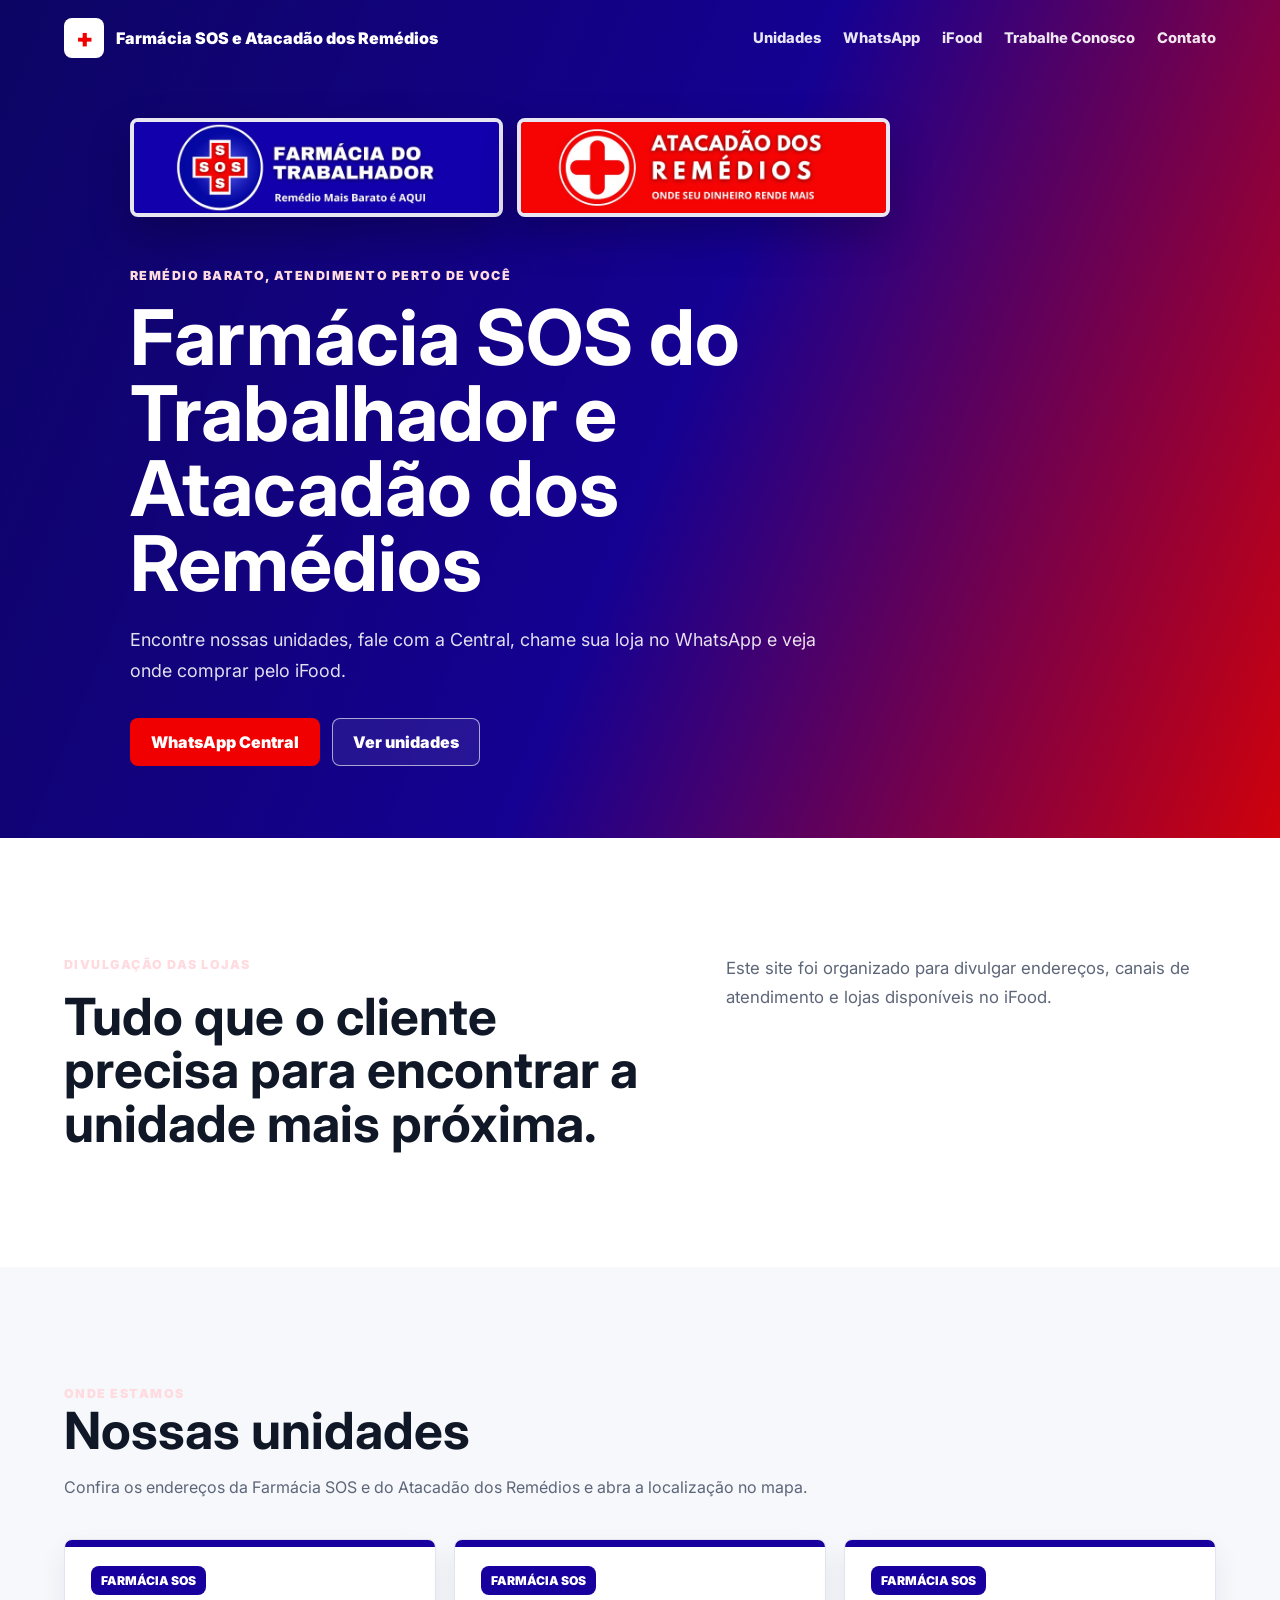
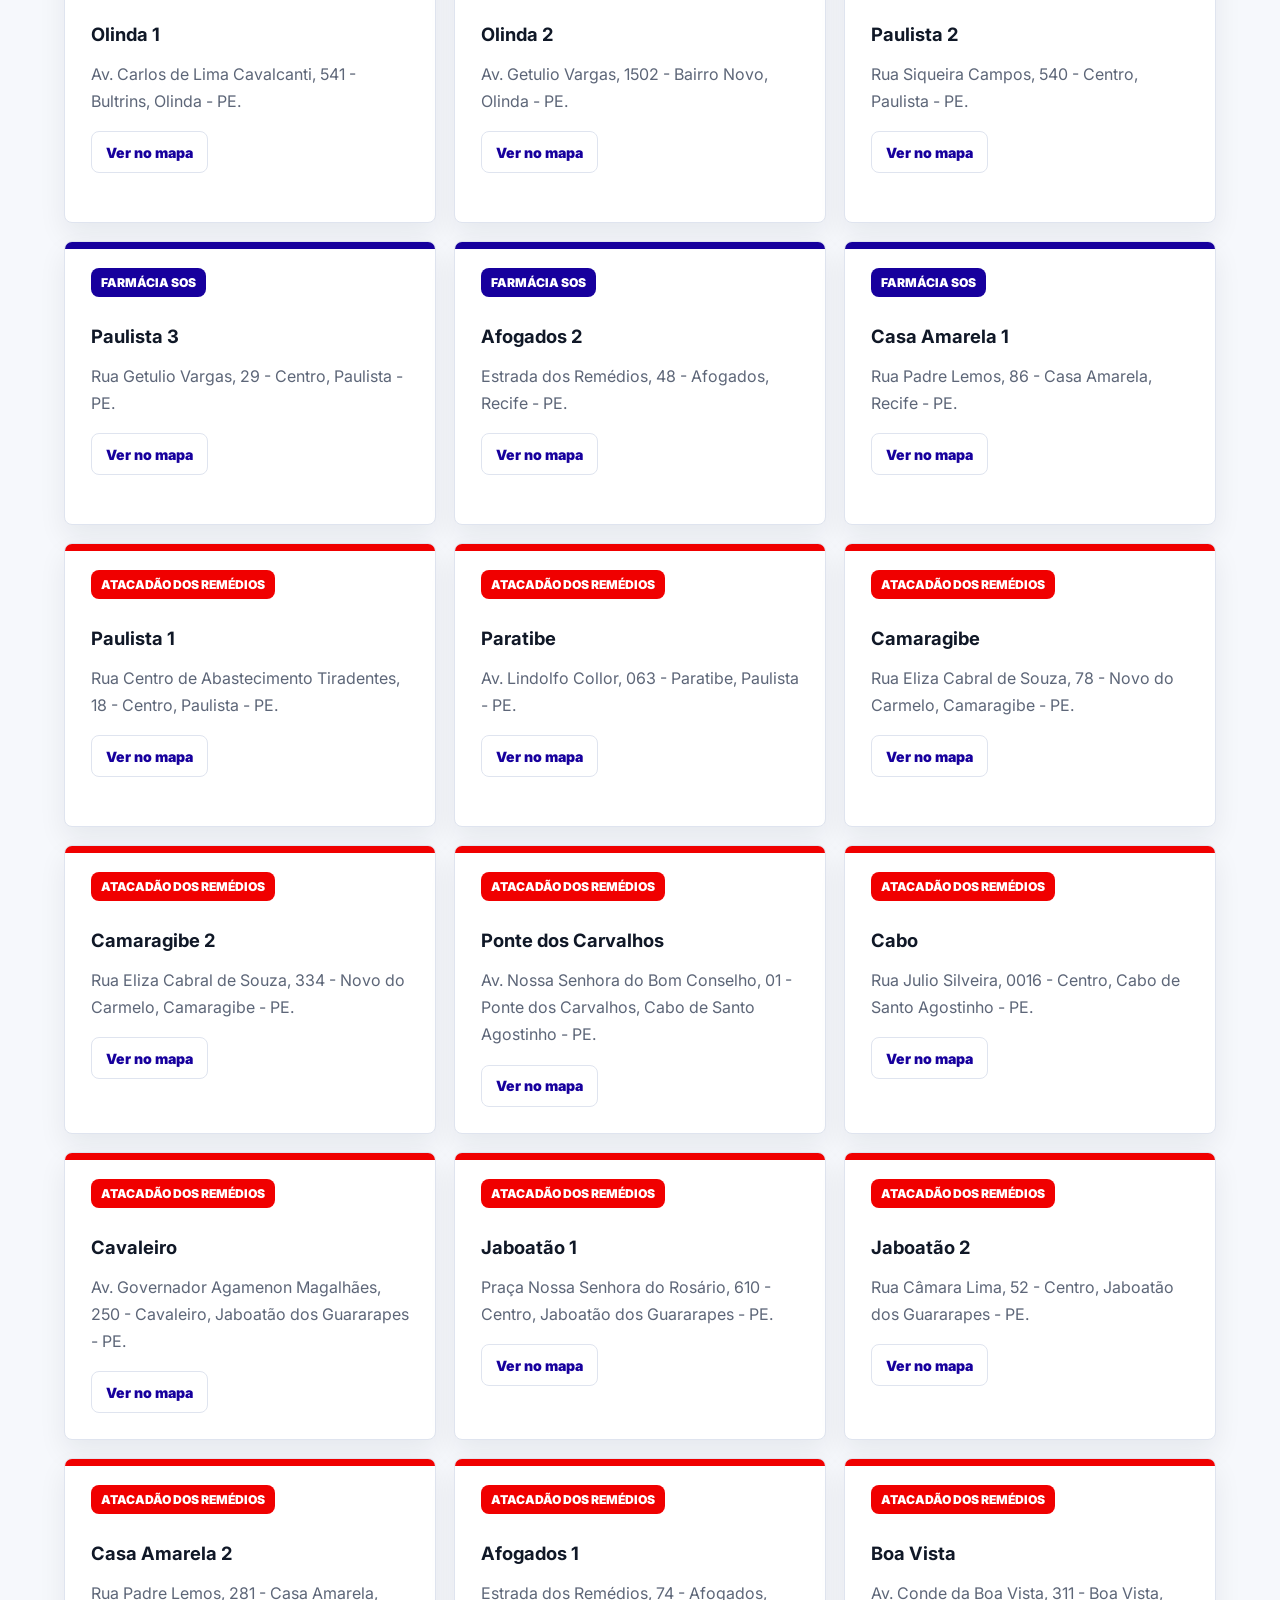
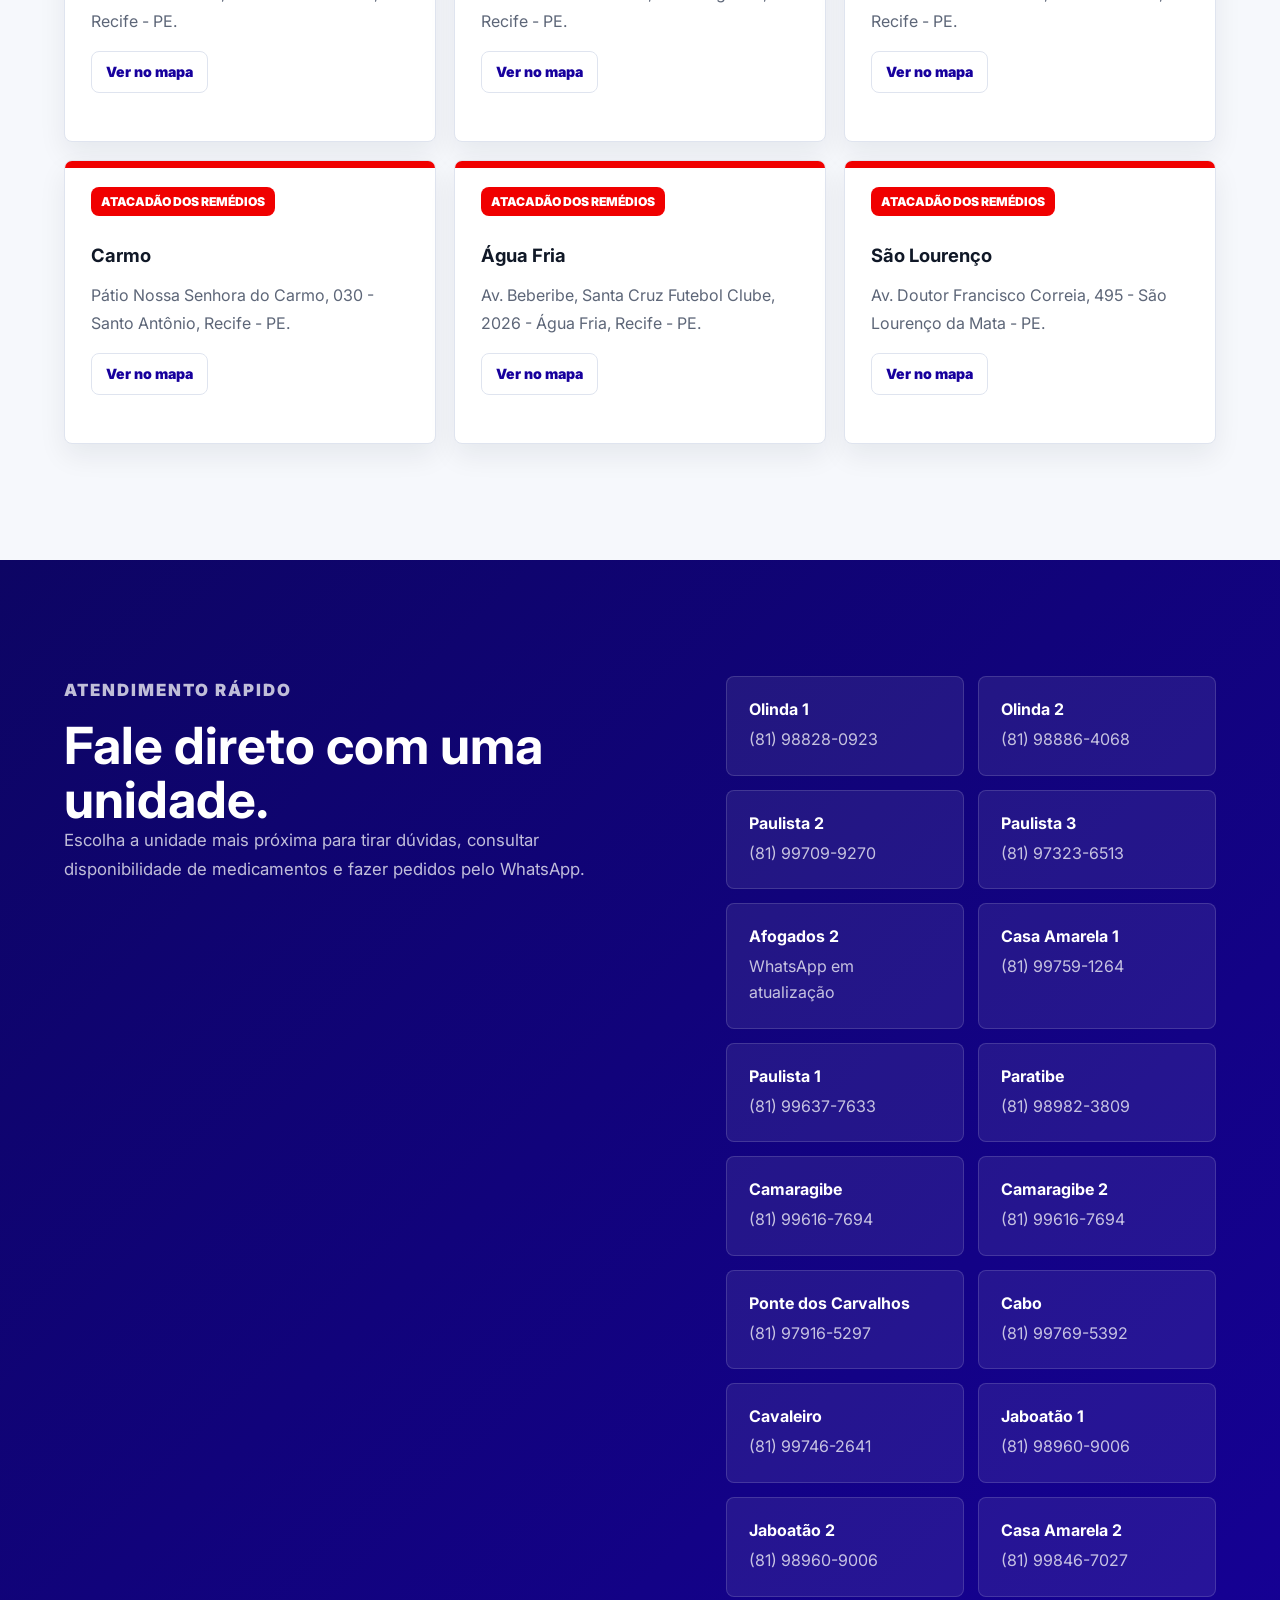
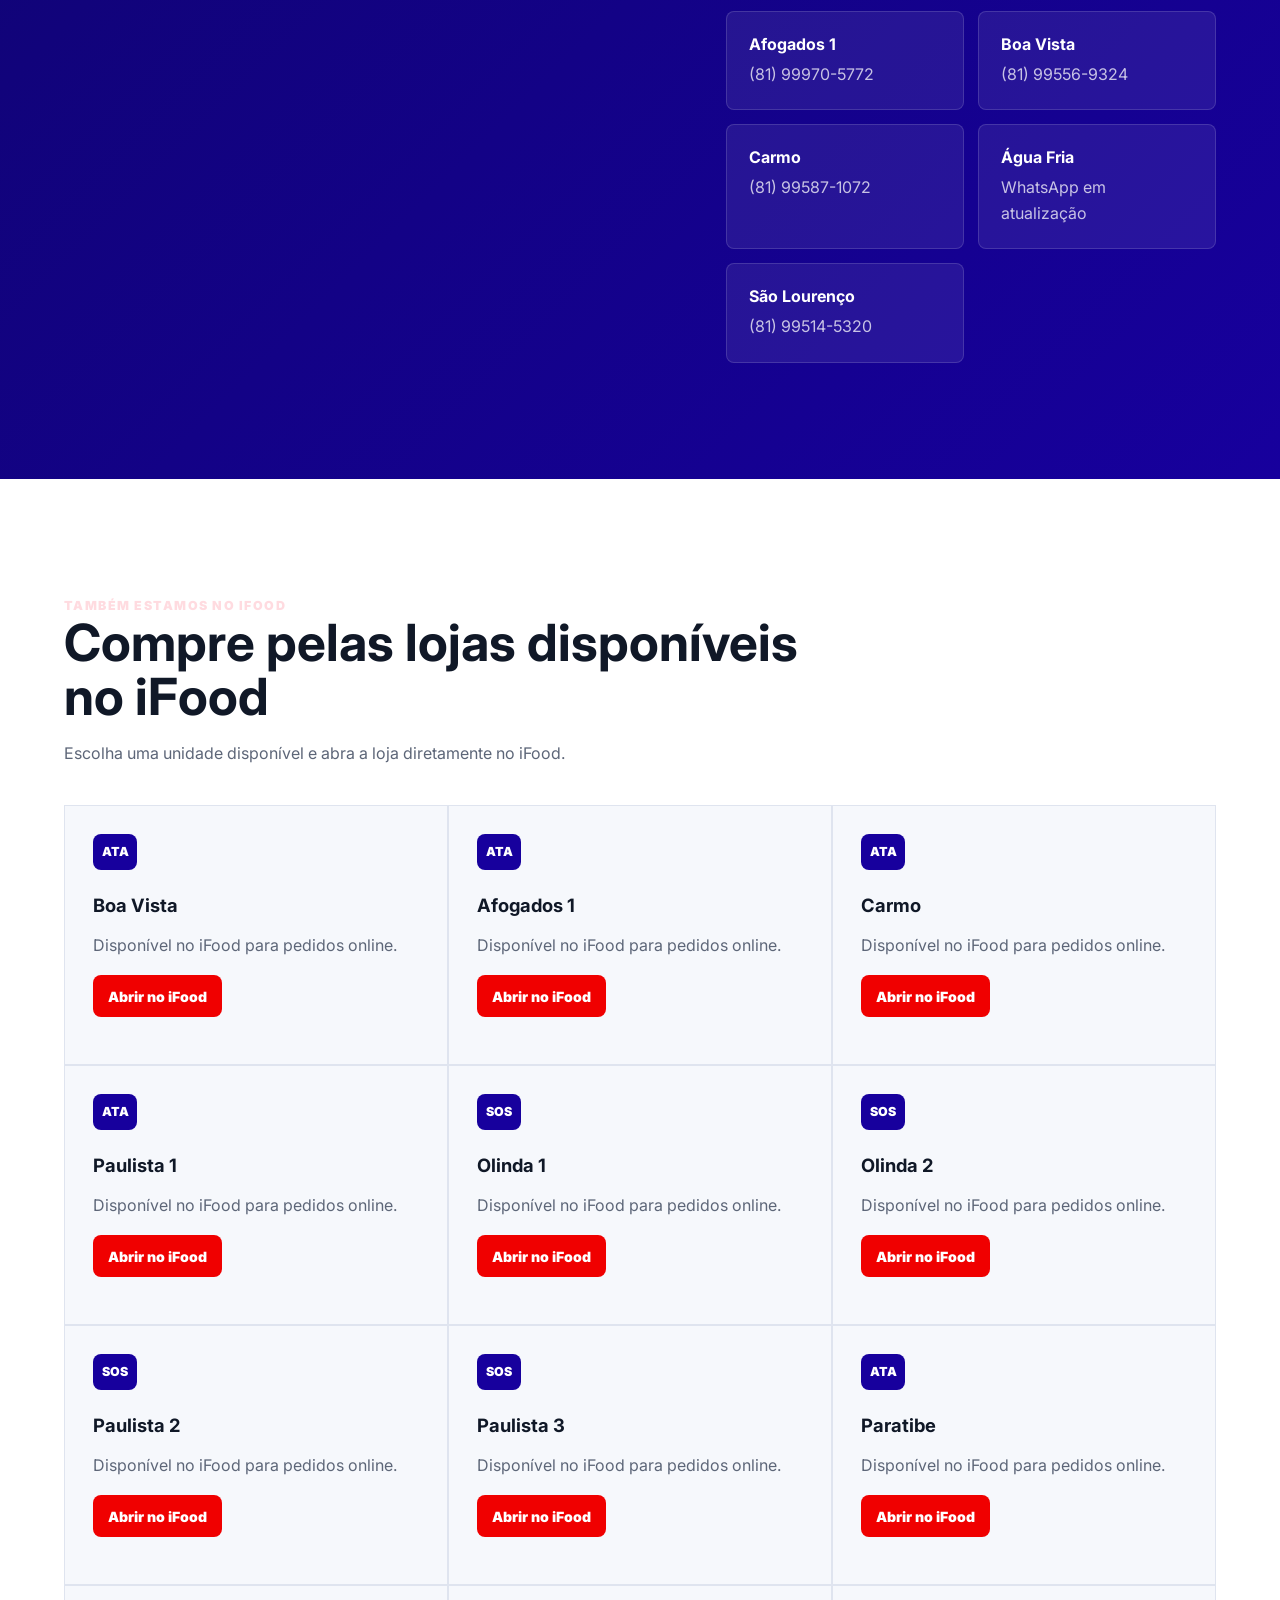
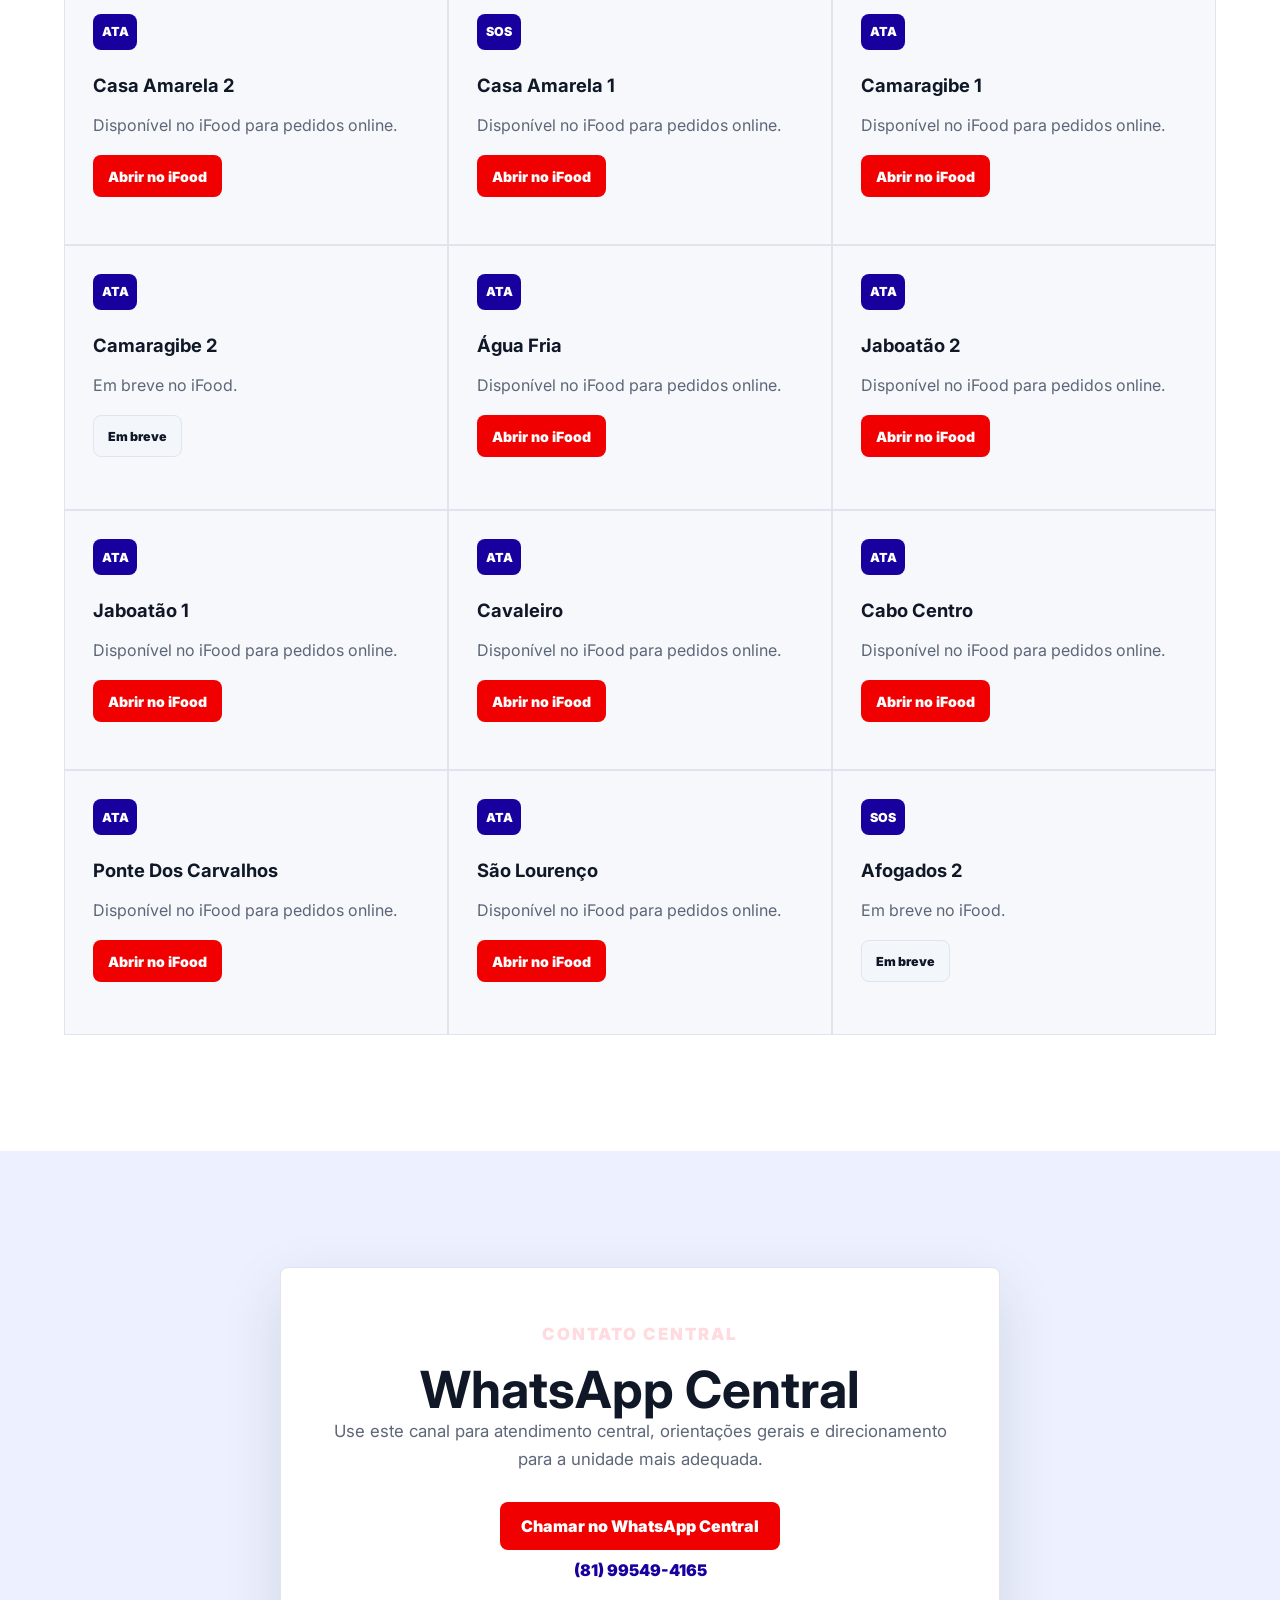
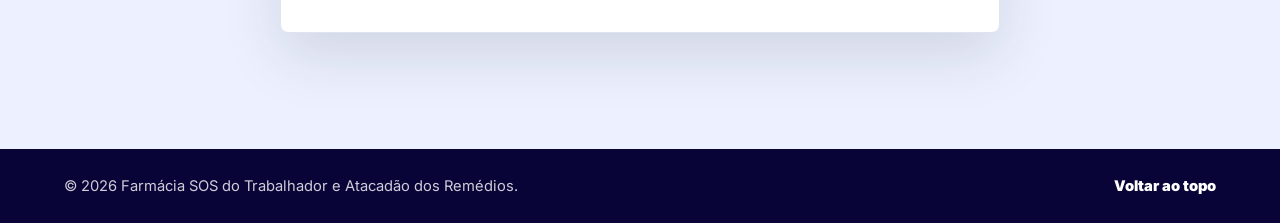
==== index.html @ f5f1aa24 "Add files via upload" ====
<!doctype html>
<html lang="pt-BR">
  <head>
    <meta charset="utf-8">
    <meta name="viewport" content="width=device-width, initial-scale=1">
    <title>Farmácia SOS do Trabalhador e Atacadão dos Remédios</title>
    <meta
      name="description"
      content="Unidades, WhatsApp, iFood e informações de atendimento da Farmácia SOS do Trabalhador e Atacadão dos Remédios."
    >
    <link rel="preconnect" href="https://fonts.googleapis.com">
    <link rel="preconnect" href="https://fonts.gstatic.com" crossorigin>
    <link
      href="https://fonts.googleapis.com/css2?family=Inter:wght@400;500;600;700;800;900&display=swap"
      rel="stylesheet"
    >
    <link rel="stylesheet" href="styles.css">
  </head>
  <body>
    <header class="site-header" data-header>
      <a class="brand" href="#inicio" aria-label="Ir para o início">
        <span class="brand-cross">+</span>
        <span>Farmácia SOS e Atacadão dos Remédios</span>
      </a>

      <button class="menu-toggle" type="button" aria-label="Abrir menu" aria-expanded="false" data-menu-toggle>
        <span></span>
        <span></span>
        <span></span>
      </button>

      <nav class="nav" data-nav aria-label="Navegação principal">
        <a href="#unidades">Unidades</a>
        <a href="#whatsapp">WhatsApp</a>
        <a href="#ifood">iFood</a>
        <a href="https://forms.gle/5u4SYLcaU9EWQe9u9" target="_blank" rel="noopener">Trabalhe Conosco</a>
        <a href="#contato">Contato</a>
      </nav>
    </header>

    <main>
      <section class="hero" id="inicio">
        <div class="hero-bg"></div>
        <div class="hero-content">
          <div class="brand-banners" aria-label="Marcas">
            <img src="assets/sos-banner.jpg" alt="Farmácia do Trabalhador SOS">
            <img src="assets/atacadao-banner.jpg" alt="Atacadão dos Remédios">
          </div>
          <p class="eyebrow">Remédio barato, atendimento perto de você</p>
          <h1>Farmácia SOS do Trabalhador e Atacadão dos Remédios</h1>
          <p class="hero-copy">
            Encontre nossas unidades, fale com a Central, chame sua loja no WhatsApp e veja onde comprar pelo iFood.
          </p>
          <div class="hero-actions">
            <a class="button primary" href="#contato">WhatsApp Central</a>
            <a class="button secondary" href="#unidades">Ver unidades</a>
          </div>
        </div>
      </section>

      <section class="section intro" aria-labelledby="intro-title">
        <div class="section-inner intro-grid">
          <div>
            <p class="eyebrow">Divulgação das lojas</p>
            <h2 id="intro-title">Tudo que o cliente precisa para encontrar a unidade mais próxima.</h2>
          </div>
          <p>
            Este site foi organizado para divulgar endereços, canais de atendimento e lojas disponíveis no iFood.
          </p>
        </div>
      </section>

      <section class="section" id="unidades" aria-labelledby="units-title">
        <div class="section-inner">
          <div class="section-heading">
            <p class="eyebrow">Onde estamos</p>
            <h2 id="units-title">Nossas unidades</h2>
            <p>Confira os endereços da Farmácia SOS e do Atacadão dos Remédios e abra a localização no mapa.</p>
          </div>

          <div class="cards unit-grid">
            <article class="card unit-card sos">
              <span class="tag">Farmácia SOS</span>
              <h3>Olinda 1</h3>
              <p>Av. Carlos de Lima Cavalcanti, 541 - Bultrins, Olinda - PE.</p>
              <div class="card-actions">
                <button class="mini-link ghost map-trigger" type="button" data-map-query="AV CARLOS DE LIMA CAVALCANTI 541 BULTRINS OLINDA PE" data-map-title="Olinda 1">Ver no mapa</button>
              </div>
            </article>
            <article class="card unit-card sos">
              <span class="tag">Farmácia SOS</span>
              <h3>Olinda 2</h3>
              <p>Av. Getulio Vargas, 1502 - Bairro Novo, Olinda - PE.</p>
              <div class="card-actions">
                <button class="mini-link ghost map-trigger" type="button" data-map-query="AV GETULIO VARGAS 1502 BAIRRO NOVO OLINDA PE" data-map-title="Olinda 2">Ver no mapa</button>
              </div>
            </article>
            <article class="card unit-card sos">
              <span class="tag">Farmácia SOS</span>
              <h3>Paulista 2</h3>
              <p>Rua Siqueira Campos, 540 - Centro, Paulista - PE.</p>
              <div class="card-actions">
                <button class="mini-link ghost map-trigger" type="button" data-map-query="RUA SIQUEIRA CAMPOS 540 PAULISTA CENTRO PE" data-map-title="Paulista 2">Ver no mapa</button>
              </div>
            </article>
            <article class="card unit-card sos">
              <span class="tag">Farmácia SOS</span>
              <h3>Paulista 3</h3>
              <p>Rua Getulio Vargas, 29 - Centro, Paulista - PE.</p>
              <div class="card-actions">
                <button class="mini-link ghost map-trigger" type="button" data-map-query="RUA GETULIO VARGAS 29 PAULISTA CENTRO PE" data-map-title="Paulista 3">Ver no mapa</button>
              </div>
            </article>
            <article class="card unit-card sos">
              <span class="tag">Farmácia SOS</span>
              <h3>Afogados 2</h3>
              <p>Estrada dos Remédios, 48 - Afogados, Recife - PE.</p>
              <div class="card-actions">
                <button class="mini-link ghost map-trigger" type="button" data-map-query="ESTRADA DOS REMEDIOS 48 AFOGADOS RECIFE PE" data-map-title="Afogados 2">Ver no mapa</button>
              </div>
            </article>
            <article class="card unit-card sos">
              <span class="tag">Farmácia SOS</span>
              <h3>Casa Amarela 1</h3>
              <p>Rua Padre Lemos, 86 - Casa Amarela, Recife - PE.</p>
              <div class="card-actions">
                <button class="mini-link ghost map-trigger" type="button" data-map-query="RUA PADRE LEMOS 86 CASA AMARELA RECIFE PE" data-map-title="Casa Amarela 1">Ver no mapa</button>
              </div>
            </article>
            <article class="card unit-card atacadao">
              <span class="tag">Atacadão dos Remédios</span>
              <h3>Paulista 1</h3>
              <p>Rua Centro de Abastecimento Tiradentes, 18 - Centro, Paulista - PE.</p>
              <div class="card-actions">
                <button class="mini-link ghost map-trigger" type="button" data-map-query="RUA CENTRO DE ABASTECIMENTO TIRADENTES 18 CENTRO PAULISTA PE" data-map-title="Paulista 1">Ver no mapa</button>
              </div>
            </article>
            <article class="card unit-card atacadao">
              <span class="tag">Atacadão dos Remédios</span>
              <h3>Paratibe</h3>
              <p>Av. Lindolfo Collor, 063 - Paratibe, Paulista - PE.</p>
              <div class="card-actions">
                <button class="mini-link ghost map-trigger" type="button" data-map-query="AV LINDOLFO COLLOR 063 PARATIBE PAULISTA PE" data-map-title="Paratibe">Ver no mapa</button>
              </div>
            </article>
            <article class="card unit-card atacadao">
              <span class="tag">Atacadão dos Remédios</span>
              <h3>Camaragibe</h3>
              <p>Rua Eliza Cabral de Souza, 78 - Novo do Carmelo, Camaragibe - PE.</p>
              <div class="card-actions">
                <button class="mini-link ghost map-trigger" type="button" data-map-query="RUA ELIZA CABRAL DE SOUZA 78 NOVO DO CARMELO CAMARAGIBE PE" data-map-title="Camaragibe">Ver no mapa</button>
              </div>
            </article>
            <article class="card unit-card atacadao">
              <span class="tag">Atacadão dos Remédios</span>
              <h3>Camaragibe 2</h3>
              <p>Rua Eliza Cabral de Souza, 334 - Novo do Carmelo, Camaragibe - PE.</p>
              <div class="card-actions">
                <button class="mini-link ghost map-trigger" type="button" data-map-query="RUA ELIZA CABRAL DE SOUZA 334 NOVO DO CARMELO CAMARAGIBE PE" data-map-title="Camaragibe 2">Ver no mapa</button>
              </div>
            </article>
            <article class="card unit-card atacadao">
              <span class="tag">Atacadão dos Remédios</span>
              <h3>Ponte dos Carvalhos</h3>
              <p>Av. Nossa Senhora do Bom Conselho, 01 - Ponte dos Carvalhos, Cabo de Santo Agostinho - PE.</p>
              <div class="card-actions">
                <button class="mini-link ghost map-trigger" type="button" data-map-query="AV NOSSA SENHORA DO BOM CONSELHO 01 PONTE DOS CARVALHOS CABO DE SANTO AGOSTINHO PE" data-map-title="Ponte dos Carvalhos">Ver no mapa</button>
              </div>
            </article>
            <article class="card unit-card atacadao">
              <span class="tag">Atacadão dos Remédios</span>
              <h3>Cabo</h3>
              <p>Rua Julio Silveira, 0016 - Centro, Cabo de Santo Agostinho - PE.</p>
              <div class="card-actions">
                <button class="mini-link ghost map-trigger" type="button" data-map-query="RUA JULIO SILVEIRA 0016 CENTRO CABO DE SANTO AGOSTINHO PE" data-map-title="Cabo">Ver no mapa</button>
              </div>
            </article>
            <article class="card unit-card atacadao">
              <span class="tag">Atacadão dos Remédios</span>
              <h3>Cavaleiro</h3>
              <p>Av. Governador Agamenon Magalhães, 250 - Cavaleiro, Jaboatão dos Guararapes - PE.</p>
              <div class="card-actions">
                <button class="mini-link ghost map-trigger" type="button" data-map-query="AV GOVERNADOR AGAMENON MAGALHAES 250 CAVALEIRO JABOATAO DOS GUARARAPES PE" data-map-title="Cavaleiro">Ver no mapa</button>
              </div>
            </article>
            <article class="card unit-card atacadao">
              <span class="tag">Atacadão dos Remédios</span>
              <h3>Jaboatão 1</h3>
              <p>Praça Nossa Senhora do Rosário, 610 - Centro, Jaboatão dos Guararapes - PE.</p>
              <div class="card-actions">
                <button class="mini-link ghost map-trigger" type="button" data-map-query="PRACA NOSSA SENHORA DO ROSARIO 610 CENTRO JABOATAO DOS GUARARAPES PE" data-map-title="Jaboatão 1">Ver no mapa</button>
              </div>
            </article>
            <article class="card unit-card atacadao">
              <span class="tag">Atacadão dos Remédios</span>
              <h3>Jaboatão 2</h3>
              <p>Rua Câmara Lima, 52 - Centro, Jaboatão dos Guararapes - PE.</p>
              <div class="card-actions">
                <button class="mini-link ghost map-trigger" type="button" data-map-query="RUA CAMARA LIMA 52 CENTRO JABOATAO DOS GUARARAPES PE" data-map-title="Jaboatão 2">Ver no mapa</button>
              </div>
            </article>
            <article class="card unit-card atacadao">
              <span class="tag">Atacadão dos Remédios</span>
              <h3>Casa Amarela 2</h3>
              <p>Rua Padre Lemos, 281 - Casa Amarela, Recife - PE.</p>
              <div class="card-actions">
                <button class="mini-link ghost map-trigger" type="button" data-map-query="RUA PADRE LEMOS 281 CASA AMARELA RECIFE PE" data-map-title="Casa Amarela 2">Ver no mapa</button>
              </div>
            </article>
            <article class="card unit-card atacadao">
              <span class="tag">Atacadão dos Remédios</span>
              <h3>Afogados 1</h3>
              <p>Estrada dos Remédios, 74 - Afogados, Recife - PE.</p>
              <div class="card-actions">
                <button class="mini-link ghost map-trigger" type="button" data-map-query="ESTRADA DOS REMEDIOS 74 AFOGADOS RECIFE PE" data-map-title="Afogados 1">Ver no mapa</button>
              </div>
            </article>
            <article class="card unit-card atacadao">
              <span class="tag">Atacadão dos Remédios</span>
              <h3>Boa Vista</h3>
              <p>Av. Conde da Boa Vista, 311 - Boa Vista, Recife - PE.</p>
              <div class="card-actions">
                <button class="mini-link ghost map-trigger" type="button" data-map-query="AV CONDE DA BOA VISTA 311 BOA VISTA RECIFE PE" data-map-title="Boa Vista">Ver no mapa</button>
              </div>
            </article>
            <article class="card unit-card atacadao">
              <span class="tag">Atacadão dos Remédios</span>
              <h3>Carmo</h3>
              <p>Pátio Nossa Senhora do Carmo, 030 - Santo Antônio, Recife - PE.</p>
              <div class="card-actions">
                <button class="mini-link ghost map-trigger" type="button" data-map-query="PATIO NOSSA SENHORA DO CARMO 030 SANTO ANTONIO RECIFE PE" data-map-title="Carmo">Ver no mapa</button>
              </div>
            </article>
            <article class="card unit-card atacadao">
              <span class="tag">Atacadão dos Remédios</span>
              <h3>Água Fria</h3>
              <p>Av. Beberibe, Santa Cruz Futebol Clube, 2026 - Água Fria, Recife - PE.</p>
              <div class="card-actions">
                <button class="mini-link ghost map-trigger" type="button" data-map-query="AVENIDA BEBERIBE SANTA CRUZ FUTEBOL CLUBE 2026 AGUA FRIA RECIFE PE" data-map-title="Água Fria">Ver no mapa</button>
              </div>
            </article>
            <article class="card unit-card atacadao">
              <span class="tag">Atacadão dos Remédios</span>
              <h3>São Lourenço</h3>
              <p>Av. Doutor Francisco Correia, 495 - São Lourenço da Mata - PE.</p>
              <div class="card-actions">
                <button class="mini-link ghost map-trigger" type="button" data-map-query="AV DOUTOR FRANCISCO CORREIA 495 SAO LOURENCO DA MATA PE" data-map-title="São Lourenço">Ver no mapa</button>
              </div>
            </article>
          </div>

          <div class="map-panel" id="mapa-unidade" data-map-panel hidden>
            <div class="map-panel-header">
              <div>
                <p class="eyebrow">Localização</p>
                <h3 data-map-heading>Selecione uma unidade</h3>
              </div>
              <a class="mini-link" href="#" target="_blank" rel="noopener" data-map-open>Ver maior</a>
            </div>
            <iframe
              title="Mapa da unidade selecionada"
              loading="lazy"
              referrerpolicy="no-referrer-when-downgrade"
              data-map-frame
            ></iframe>
          </div>
        </div>
      </section>

      <section class="section split" id="whatsapp" aria-labelledby="whatsapp-title">
        <div class="section-inner split-grid">
          <div>
            <p class="eyebrow">Atendimento rápido</p>
            <h2 id="whatsapp-title">Fale direto com uma unidade.</h2>
            <p>
              Escolha a unidade mais próxima para tirar dúvidas, consultar disponibilidade de medicamentos e fazer
              pedidos pelo WhatsApp.
            </p>
          </div>
          <div class="feature-list">
            <a class="feature action-feature" href="https://wa.me/5581988280923">
              <strong>Olinda 1</strong>
              <span>(81) 98828-0923</span>
            </a>
            <a class="feature action-feature" href="https://wa.me/5581988864068">
              <strong>Olinda 2</strong>
              <span>(81) 98886-4068</span>
            </a>
            <a class="feature action-feature" href="https://wa.me/5581997099270">
              <strong>Paulista 2</strong>
              <span>(81) 99709-9270</span>
            </a>
            <a class="feature action-feature" href="https://wa.me/5581973236513">
              <strong>Paulista 3</strong>
              <span>(81) 97323-6513</span>
            </a>
            <div class="feature action-feature">
              <strong>Afogados 2</strong>
              <span>WhatsApp em atualização</span>
            </div>
            <a class="feature action-feature" href="https://wa.me/5581997591264">
              <strong>Casa Amarela 1</strong>
              <span>(81) 99759-1264</span>
            </a>
            <a class="feature action-feature atacadao-feature" href="https://wa.me/5581996377633">
              <strong>Paulista 1</strong>
              <span>(81) 99637-7633</span>
            </a>
            <a class="feature action-feature atacadao-feature" href="https://wa.me/5581989823809">
              <strong>Paratibe</strong>
              <span>(81) 98982-3809</span>
            </a>
            <a class="feature action-feature atacadao-feature" href="https://wa.me/5581996167694">
              <strong>Camaragibe</strong>
              <span>(81) 99616-7694</span>
            </a>
            <a class="feature action-feature atacadao-feature" href="https://wa.me/5581996167694">
              <strong>Camaragibe 2</strong>
              <span>(81) 99616-7694</span>
            </a>
            <a class="feature action-feature atacadao-feature" href="https://wa.me/5581979165297">
              <strong>Ponte dos Carvalhos</strong>
              <span>(81) 97916-5297</span>
            </a>
            <a class="feature action-feature atacadao-feature" href="https://wa.me/5581997695392">
              <strong>Cabo</strong>
              <span>(81) 99769-5392</span>
            </a>
            <a class="feature action-feature atacadao-feature" href="https://wa.me/5581997462641">
              <strong>Cavaleiro</strong>
              <span>(81) 99746-2641</span>
            </a>
            <a class="feature action-feature atacadao-feature" href="https://wa.me/5581989609006">
              <strong>Jaboatão 1</strong>
              <span>(81) 98960-9006</span>
            </a>
            <a class="feature action-feature atacadao-feature" href="https://wa.me/5581989609006">
              <strong>Jaboatão 2</strong>
              <span>(81) 98960-9006</span>
            </a>
            <a class="feature action-feature atacadao-feature" href="https://wa.me/5581998467027">
              <strong>Casa Amarela 2</strong>
              <span>(81) 99846-7027</span>
            </a>
            <a class="feature action-feature atacadao-feature" href="https://wa.me/5581999705772">
              <strong>Afogados 1</strong>
              <span>(81) 99970-5772</span>
            </a>
            <a class="feature action-feature atacadao-feature" href="https://wa.me/5581995569324">
              <strong>Boa Vista</strong>
              <span>(81) 99556-9324</span>
            </a>
            <a class="feature action-feature atacadao-feature" href="https://wa.me/5581995871072">
              <strong>Carmo</strong>
              <span>(81) 99587-1072</span>
            </a>
            <div class="feature action-feature atacadao-feature">
              <strong>Água Fria</strong>
              <span>WhatsApp em atualização</span>
            </div>
            <a class="feature action-feature atacadao-feature" href="https://wa.me/5581995145320">
              <strong>São Lourenço</strong>
              <span>(81) 99514-5320</span>
            </a>
          </div>
        </div>
      </section>

      <section class="section process" id="ifood" aria-labelledby="ifood-title">
        <div class="section-inner">
          <div class="section-heading">
            <p class="eyebrow">Também estamos no iFood</p>
            <h2 id="ifood-title">Compre pelas lojas disponíveis no iFood</h2>
            <p>Escolha uma unidade disponível e abra a loja diretamente no iFood.</p>
          </div>

          <div class="timeline store-list">
            <div class="step">
              <span>ATA</span>
              <h3>Boa Vista</h3>
              <p>Disponível no iFood para pedidos online.</p>
              <a class="mini-link" href="https://www.ifood.com.br/delivery/recife-pe/atacadao-dos-remedios---boa-vista-boa-vista/c3ed3f2a-33ce-4dd9-ad22-9af21ca76909" target="_blank" rel="noopener">Abrir no iFood</a>
            </div>
            <div class="step">
              <span>ATA</span>
              <h3>Afogados 1</h3>
              <p>Disponível no iFood para pedidos online.</p>
              <a class="mini-link" href="https://www.ifood.com.br/delivery/recife-pe/atacadao-dos-remedios---afogados-afogados/bf3669c3-8ab5-4fe7-b10a-dcb3cf2a4117" target="_blank" rel="noopener">Abrir no iFood</a>
            </div>
            <div class="step">
              <span>ATA</span>
              <h3>Carmo</h3>
              <p>Disponível no iFood para pedidos online.</p>
              <a class="mini-link" href="https://www.ifood.com.br/delivery/recife-pe/atacadao-dos-remedios---carmo-santo-antonio/d259e37f-4325-475f-ac37-fcff819922dd" target="_blank" rel="noopener">Abrir no iFood</a>
            </div>
            <div class="step">
              <span>ATA</span>
              <h3>Paulista 1</h3>
              <p>Disponível no iFood para pedidos online.</p>
              <a class="mini-link" href="https://www.ifood.com.br/delivery/paulista-pe/atacadao-dos-remedios---paulista-1-centro/66c1599e-44c5-498d-bdf0-701d4f03259a" target="_blank" rel="noopener">Abrir no iFood</a>
            </div>
            <div class="step">
              <span>SOS</span>
              <h3>Olinda 1</h3>
              <p>Disponível no iFood para pedidos online.</p>
              <a class="mini-link" href="https://www.ifood.com.br/delivery/olinda-pe/farmacia-sos-do-trabalhador---olinda-1-bairro-novo/15ab85bb-f043-4216-92ac-5fe4c594aeb2" target="_blank" rel="noopener">Abrir no iFood</a>
            </div>
            <div class="step">
              <span>SOS</span>
              <h3>Olinda 2</h3>
              <p>Disponível no iFood para pedidos online.</p>
              <a class="mini-link" href="https://www.ifood.com.br/delivery/olinda-pe/farmacia-sos-do-trabalhador---olinda-2-bairro-novo/6d65553f-7bae-410e-89b2-7211d6151a2a" target="_blank" rel="noopener">Abrir no iFood</a>
            </div>
            <div class="step">
              <span>SOS</span>
              <h3>Paulista 2</h3>
              <p>Disponível no iFood para pedidos online.</p>
              <a class="mini-link" href="https://www.ifood.com.br/delivery/paulista-pe/farmacia-sos-do-trabalhador---paulista-2-centro/c1f63ca1-7bf1-41a5-bc1d-15e2a435bd69" target="_blank" rel="noopener">Abrir no iFood</a>
            </div>
            <div class="step">
              <span>SOS</span>
              <h3>Paulista 3</h3>
              <p>Disponível no iFood para pedidos online.</p>
              <a class="mini-link" href="https://www.ifood.com.br/delivery/paulista-pe/farmacia-sos-do-trabalhador---paulista-3-centro/3e96d57c-15bb-4b41-92ef-2ddf077719b7" target="_blank" rel="noopener">Abrir no iFood</a>
            </div>
            <div class="step">
              <span>ATA</span>
              <h3>Paratibe</h3>
              <p>Disponível no iFood para pedidos online.</p>
              <a class="mini-link" href="https://www.ifood.com.br/delivery/paulista-pe/atacadao-dos-remedios---paratibe-paratibe/24e1119e-1c39-42a4-ae71-c5835472d8b8" target="_blank" rel="noopener">Abrir no iFood</a>
            </div>
            <div class="step">
              <span>ATA</span>
              <h3>Casa Amarela 2</h3>
              <p>Disponível no iFood para pedidos online.</p>
              <a class="mini-link" href="https://www.ifood.com.br/delivery/recife-pe/atacadao-dos-remedios---casa-2-casa-amarela/e46a60a4-9be6-418d-b8f0-bd541054e02e" target="_blank" rel="noopener">Abrir no iFood</a>
            </div>
            <div class="step">
              <span>SOS</span>
              <h3>Casa Amarela 1</h3>
              <p>Disponível no iFood para pedidos online.</p>
              <a class="mini-link" href="https://www.ifood.com.br/delivery/recife-pe/farmacia-sos-do-trabalhador---casa-1-casa-amarela/d84a67cf-ef06-4102-b4d0-c83d133167cb" target="_blank" rel="noopener">Abrir no iFood</a>
            </div>
            <div class="step">
              <span>ATA</span>
              <h3>Camaragibe 1</h3>
              <p>Disponível no iFood para pedidos online.</p>
              <a class="mini-link" href="https://www.ifood.com.br/delivery/camaragibe-pe/atacadao-dos-remedios---camaragibe-bairro-novo-do-carmelo/988ce99f-5bf3-42d6-8a83-1f8c09526f0a" target="_blank" rel="noopener">Abrir no iFood</a>
            </div>
            <div class="step">
              <span>ATA</span>
              <h3>Camaragibe 2</h3>
              <p>Em breve no iFood.</p>
              <span class="mini-link ghost status-label">Em breve</span>
            </div>
            <div class="step">
              <span>ATA</span>
              <h3>Água Fria</h3>
              <p>Disponível no iFood para pedidos online.</p>
              <a class="mini-link" href="https://www.ifood.com.br/delivery/recife-pe/atacadao-dos-remedios---agua-fria-agua-fria/7778a5b6-95d5-4931-9e22-368284689782" target="_blank" rel="noopener">Abrir no iFood</a>
            </div>
            <div class="step">
              <span>ATA</span>
              <h3>Jaboatão 2</h3>
              <p>Disponível no iFood para pedidos online.</p>
              <a class="mini-link" href="https://www.ifood.com.br/delivery/jaboatao-dos-guararapes-pe/atacadao-dos-remedios---jaboatao-2-centro/b028259d-847f-4167-a9e9-99b83510c77e" target="_blank" rel="noopener">Abrir no iFood</a>
            </div>
            <div class="step">
              <span>ATA</span>
              <h3>Jaboatão 1</h3>
              <p>Disponível no iFood para pedidos online.</p>
              <a class="mini-link" href="https://www.ifood.com.br/delivery/jaboatao-dos-guararapes-pe/atacadao-dos-remedios---jaboatao-centro/4d5e83cf-4e8f-48ef-80f3-acda45116857" target="_blank" rel="noopener">Abrir no iFood</a>
            </div>
            <div class="step">
              <span>ATA</span>
              <h3>Cavaleiro</h3>
              <p>Disponível no iFood para pedidos online.</p>
              <a class="mini-link" href="https://www.ifood.com.br/delivery/jaboatao-dos-guararapes-pe/atacadao-dos-remedios---cavaleiro-cavaleiro/99930864-1e33-4555-8747-8707ee3f2e61" target="_blank" rel="noopener">Abrir no iFood</a>
            </div>
            <div class="step">
              <span>ATA</span>
              <h3>Cabo Centro</h3>
              <p>Disponível no iFood para pedidos online.</p>
              <a class="mini-link" href="https://www.ifood.com.br/delivery/cabo-de-santo-agostinho-pe/atacadao-dos-remedios---cabo-centro-centro/a7c72057-39f6-4827-9479-276874eaa36f" target="_blank" rel="noopener">Abrir no iFood</a>
            </div>
            <div class="step">
              <span>ATA</span>
              <h3>Ponte Dos Carvalhos</h3>
              <p>Disponível no iFood para pedidos online.</p>
              <a class="mini-link" href="https://www.ifood.com.br/delivery/cabo-de-santo-agostinho-pe/atacadao-dos-remedios---pontes-ponte-dos-carvalhos/e499f4a5-fa6e-4450-a44a-9a2dce63aac1" target="_blank" rel="noopener">Abrir no iFood</a>
            </div>
            <div class="step">
              <span>ATA</span>
              <h3>São Lourenço</h3>
              <p>Disponível no iFood para pedidos online.</p>
              <a class="mini-link" href="https://www.ifood.com.br/delivery/sao-lourenco-da-mata-pe/atacadao-dos-remedios---sao-lourenco-centro/72e19dec-cfc0-442d-bfc2-ed3fef2def76" target="_blank" rel="noopener">Abrir no iFood</a>
            </div>
            <div class="step">
              <span>SOS</span>
              <h3>Afogados 2</h3>
              <p>Em breve no iFood.</p>
              <span class="mini-link ghost status-label">Em breve</span>
            </div>
          </div>
        </div>
      </section>

      <section class="section contact" id="contato" aria-labelledby="contact-title">
        <div class="section-inner contact-only">
          <div class="contact-card">
            <p class="eyebrow">Contato Central</p>
            <h2 id="contact-title">WhatsApp Central</h2>
            <p>
              Use este canal para atendimento central, orientações gerais e direcionamento para a unidade mais
              adequada.
            </p>
            <div class="contact-details">
              <a class="button primary" href="https://wa.me/5581995494165">Chamar no WhatsApp Central</a>
              <span>(81) 99549-4165</span>
            </div>
          </div>
        </div>
      </section>
    </main>

    <footer class="footer">
      <span>© 2026 Farmácia SOS do Trabalhador e Atacadão dos Remédios.</span>
      <a href="#inicio">Voltar ao topo</a>
    </footer>

    <script src="script.js"></script>
  </body>
</html>
---- styles.css ----
:root {
  --ink: #101827;
  --muted: #5d6678;
  --paper: #f6f8fc;
  --white: #ffffff;
  --blue: #17009d;
  --blue-dark: #0d0564;
  --red: #f00000;
  --red-dark: #bd0000;
  --line: #dfe4ef;
  --shadow: 0 22px 60px rgba(16, 24, 39, 0.13);
}

* {
  box-sizing: border-box;
}

html {
  scroll-behavior: smooth;
}

body {
  margin: 0;
  font-family: Inter, system-ui, -apple-system, BlinkMacSystemFont, "Segoe UI", sans-serif;
  color: var(--ink);
  background: var(--paper);
}

a {
  color: inherit;
  text-decoration: none;
}

img {
  display: block;
  max-width: 100%;
}

.site-header {
  position: fixed;
  inset: 0 0 auto;
  z-index: 20;
  display: flex;
  align-items: center;
  justify-content: space-between;
  gap: 22px;
  min-height: 76px;
  padding: 14px clamp(20px, 5vw, 64px);
  color: var(--white);
  transition: background 180ms ease, box-shadow 180ms ease, color 180ms ease;
}

.site-header.is-scrolled,
.site-header.is-open {
  color: var(--ink);
  background: rgba(255, 255, 255, 0.95);
  box-shadow: 0 12px 30px rgba(16, 24, 39, 0.1);
  backdrop-filter: blur(16px);
}

.brand {
  display: inline-flex;
  align-items: center;
  min-width: 0;
  gap: 12px;
  font-weight: 900;
}

.brand-cross {
  display: grid;
  width: 40px;
  aspect-ratio: 1;
  flex: 0 0 auto;
  place-items: center;
  border-radius: 8px;
  color: var(--red);
  background: var(--white);
  font-size: 1.6rem;
  line-height: 1;
}

.site-header.is-scrolled .brand-cross,
.site-header.is-open .brand-cross {
  color: var(--white);
  background: var(--red);
}

.nav {
  display: flex;
  align-items: center;
  gap: 22px;
  font-size: 0.92rem;
  font-weight: 800;
}

.nav a {
  opacity: 0.9;
}

.nav a:hover {
  opacity: 1;
}

.menu-toggle {
  display: none;
  width: 42px;
  aspect-ratio: 1;
  border: 1px solid currentColor;
  border-radius: 8px;
  color: inherit;
  background: transparent;
}

.menu-toggle span {
  display: block;
  width: 18px;
  height: 2px;
  margin: 4px auto;
  background: currentColor;
}

.hero {
  position: relative;
  display: grid;
  min-height: 92svh;
  overflow: hidden;
  color: var(--white);
  background: var(--blue-dark);
}

.hero-bg {
  position: absolute;
  inset: 0;
  background:
    linear-gradient(112deg, rgba(13, 5, 100, 0.98) 0%, rgba(23, 0, 157, 0.86) 52%, rgba(240, 0, 0, 0.86) 100%),
    linear-gradient(0deg, rgba(0, 0, 0, 0.24), rgba(0, 0, 0, 0.24));
}

.hero-content {
  position: relative;
  z-index: 1;
  align-self: end;
  width: min(1020px, calc(100% - 40px));
  margin: 0 auto clamp(42px, 8vh, 82px);
  padding-top: 118px;
}

.brand-banners {
  display: grid;
  grid-template-columns: repeat(2, minmax(240px, 1fr));
  gap: 14px;
  width: min(760px, 100%);
  margin-bottom: clamp(28px, 5vw, 48px);
}

.brand-banners img {
  width: 100%;
  min-height: 96px;
  border: 4px solid rgba(255, 255, 255, 0.9);
  border-radius: 8px;
  object-fit: cover;
  box-shadow: 0 18px 40px rgba(0, 0, 0, 0.25);
}

.eyebrow {
  margin: 0 0 14px;
  color: #ffdbe0;
  font-size: 0.78rem;
  font-weight: 900;
  text-transform: uppercase;
  letter-spacing: 0.12em;
}

h1,
h2,
h3,
p {
  overflow-wrap: anywhere;
}

h1 {
  max-width: 15ch;
  margin: 0;
  font-size: clamp(2.5rem, 6vw, 5.1rem);
  line-height: 0.98;
}

h2 {
  margin: 0;
  font-size: clamp(2rem, 4vw, 3.25rem);
  line-height: 1.05;
}

h3 {
  margin: 0;
  font-size: 1.15rem;
  line-height: 1.2;
}

p {
  color: var(--muted);
  line-height: 1.7;
}

.hero-copy {
  max-width: 690px;
  margin: 24px 0 0;
  color: rgba(255, 255, 255, 0.88);
  font-size: 1.12rem;
}

.hero-actions,
.card-actions {
  display: flex;
  flex-wrap: wrap;
  gap: 12px;
}

.hero-actions {
  margin-top: 32px;
}

.button,
.mini-link {
  display: inline-flex;
  align-items: center;
  justify-content: center;
  min-height: 48px;
  padding: 0 20px;
  border: 1px solid transparent;
  border-radius: 8px;
  font-weight: 900;
  cursor: pointer;
  transition: transform 160ms ease, background 160ms ease, border-color 160ms ease;
}

.button:hover,
.mini-link:hover {
  transform: translateY(-1px);
}

.button.primary,
.mini-link {
  color: var(--white);
  background: var(--red);
}

.button.primary:hover,
.mini-link:hover {
  background: var(--red-dark);
}

.button.secondary,
.mini-link.ghost {
  color: var(--white);
  border-color: rgba(255, 255, 255, 0.62);
  background: rgba(255, 255, 255, 0.08);
}

.mini-link {
  min-height: 42px;
  padding: 0 14px;
  font-size: 0.88rem;
}

button.mini-link {
  font-family: inherit;
}

.mini-link.ghost {
  color: var(--blue);
  border-color: var(--line);
  background: var(--white);
}

.mini-link.status-label {
  cursor: default;
  color: var(--ink);
  border-color: var(--line);
  background: #f3f6fb;
}

.mini-link.status-label:hover {
  transform: none;
  background: #f3f6fb;
}

.section {
  padding: clamp(68px, 10vw, 116px) clamp(20px, 5vw, 64px);
}

.section-inner {
  width: min(1160px, 100%);
  margin: 0 auto;
}

.intro,
.process {
  background: var(--white);
}

.intro-grid,
.split-grid {
  display: grid;
  grid-template-columns: minmax(0, 1.08fr) minmax(280px, 0.92fr);
  gap: clamp(32px, 7vw, 86px);
  align-items: start;
}

.intro p:last-child,
.split p,
.contact p {
  margin-top: 0;
  font-size: 1.05rem;
}

.section-heading {
  max-width: 780px;
  margin-bottom: 38px;
}

.section-heading p {
  margin-bottom: 0;
}

.cards {
  display: grid;
  gap: 18px;
}

.unit-grid {
  grid-template-columns: repeat(3, minmax(0, 1fr));
}

.card {
  min-height: 284px;
  padding: 26px;
  border: 1px solid var(--line);
  border-radius: 8px;
  background: var(--white);
  box-shadow: 0 12px 28px rgba(16, 24, 39, 0.07);
}

.unit-card {
  position: relative;
  overflow: hidden;
}

.unit-card::before {
  content: "";
  position: absolute;
  inset: 0 0 auto;
  height: 7px;
  background: var(--blue);
}

.unit-card.is-selected {
  border-color: rgba(23, 0, 157, 0.35);
  box-shadow: 0 18px 38px rgba(23, 0, 157, 0.14);
}

.unit-card.atacadao::before {
  background: var(--red);
}

.tag {
  display: inline-flex;
  margin-bottom: 28px;
  padding: 7px 10px;
  border-radius: 8px;
  color: var(--white);
  background: var(--blue);
  font-size: 0.76rem;
  font-weight: 900;
  text-transform: uppercase;
}

.unit-card.atacadao .tag {
  background: var(--red);
}

.map-panel {
  margin-top: 24px;
  overflow: hidden;
  border: 1px solid var(--line);
  border-radius: 8px;
  background: var(--white);
  box-shadow: var(--shadow);
}

.map-panel-header {
  display: flex;
  align-items: center;
  justify-content: space-between;
  gap: 18px;
  padding: clamp(18px, 3vw, 28px);
  border-bottom: 1px solid var(--line);
}

.map-panel-header h3 {
  margin-top: 0;
}

.map-panel iframe {
  width: 100%;
  height: min(58vh, 520px);
  min-height: 340px;
  border: 0;
  background: #e8edf7;
}

.split {
  color: var(--white);
  background: linear-gradient(135deg, var(--blue-dark), var(--blue));
}

.split p,
.split .feature span {
  color: rgba(255, 255, 255, 0.74);
}

.feature-list {
  display: grid;
  gap: 14px;
}

#whatsapp .feature-list {
  grid-template-columns: repeat(2, minmax(0, 1fr));
}

.feature {
  padding: 22px;
  border: 1px solid rgba(255, 255, 255, 0.14);
  border-radius: 8px;
  background: rgba(255, 255, 255, 0.08);
}

.action-feature {
  display: block;
}

.feature strong,
.feature span {
  display: block;
}

.feature span {
  margin-top: 8px;
  line-height: 1.6;
}

.timeline {
  display: grid;
  grid-template-columns: repeat(3, 1fr);
  gap: 2px;
  background: var(--line);
  border: 1px solid var(--line);
}

.step {
  min-height: 258px;
  padding: 28px;
  background: var(--paper);
}

.step span {
  display: inline-grid;
  min-width: 44px;
  height: 36px;
  place-items: center;
  margin-bottom: 24px;
  border-radius: 8px;
  color: var(--white);
  background: var(--blue);
  font-size: 0.78rem;
  font-weight: 900;
}

.contact {
  background: #edf1ff;
}

.contact-details {
  display: grid;
  gap: 10px;
  margin-top: 28px;
  font-weight: 900;
  color: var(--blue);
}

.contact-only {
  display: grid;
  place-items: center;
}

.contact-card {
  width: min(720px, 100%);
  padding: clamp(28px, 5vw, 52px);
  border: 1px solid var(--line);
  border-radius: 8px;
  text-align: center;
  background: var(--white);
  box-shadow: var(--shadow);
}

.contact-card .contact-details {
  justify-items: center;
}

.contact-card .button {
  width: fit-content;
  min-width: min(100%, 280px);
}

.footer {
  display: flex;
  align-items: center;
  justify-content: space-between;
  gap: 20px;
  padding: 28px clamp(20px, 5vw, 64px);
  color: rgba(255, 255, 255, 0.8);
  background: #090438;
  font-size: 0.92rem;
}

.footer a {
  color: var(--white);
  font-weight: 900;
}

@media (max-width: 980px) {
  .brand span:last-child {
    max-width: 340px;
    white-space: nowrap;
    overflow: hidden;
    text-overflow: ellipsis;
  }

  .nav {
    gap: 14px;
    font-size: 0.86rem;
  }
}

@media (max-width: 860px) {
  .menu-toggle {
    display: block;
  }

  .nav {
    position: absolute;
    top: 76px;
    right: 20px;
    left: 20px;
    display: none;
    flex-direction: column;
    align-items: stretch;
    gap: 0;
    padding: 10px;
    border: 1px solid var(--line);
    border-radius: 8px;
    color: var(--ink);
    background: var(--white);
    box-shadow: var(--shadow);
  }

  .nav.is-open {
    display: flex;
  }

  .nav a {
    padding: 14px;
  }

  .brand-banners,
  .intro-grid,
  .split-grid,
  #whatsapp .feature-list,
  .unit-grid,
  .timeline {
    grid-template-columns: 1fr;
  }

  .card,
  .step {
    min-height: auto;
  }
}

@media (max-width: 560px) {
  .site-header {
    min-height: 68px;
  }

  .nav {
    top: 68px;
  }

  .brand span:last-child {
    max-width: 230px;
  }

  .hero {
    min-height: 90svh;
  }

  .hero-content {
    width: min(100% - 32px, 1020px);
  }

  .brand-banners img {
    min-height: 74px;
    border-width: 3px;
  }

  h1 {
    max-width: 12ch;
  }

  .hero-actions,
  .card-actions,
  .map-panel-header,
  .footer {
    align-items: stretch;
    flex-direction: column;
  }

  .button,
  .mini-link {
    width: 100%;
  }
}
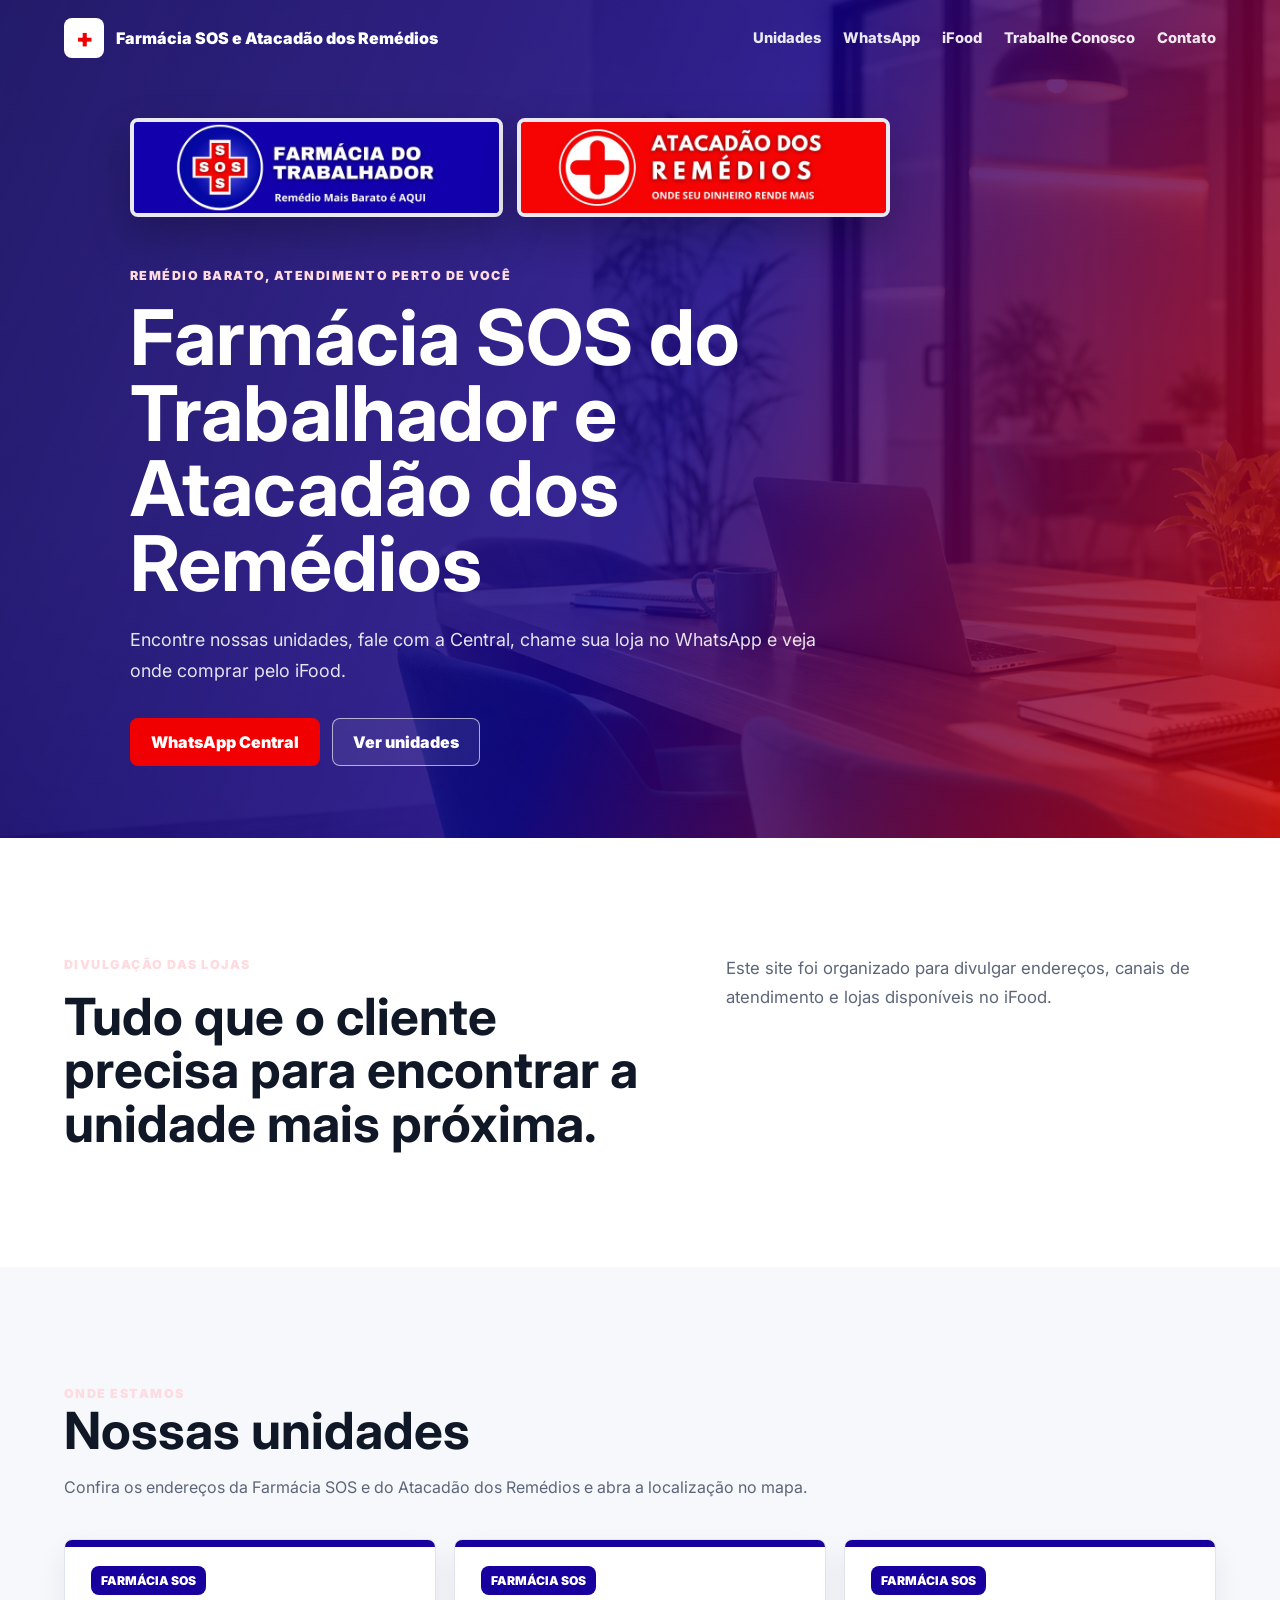
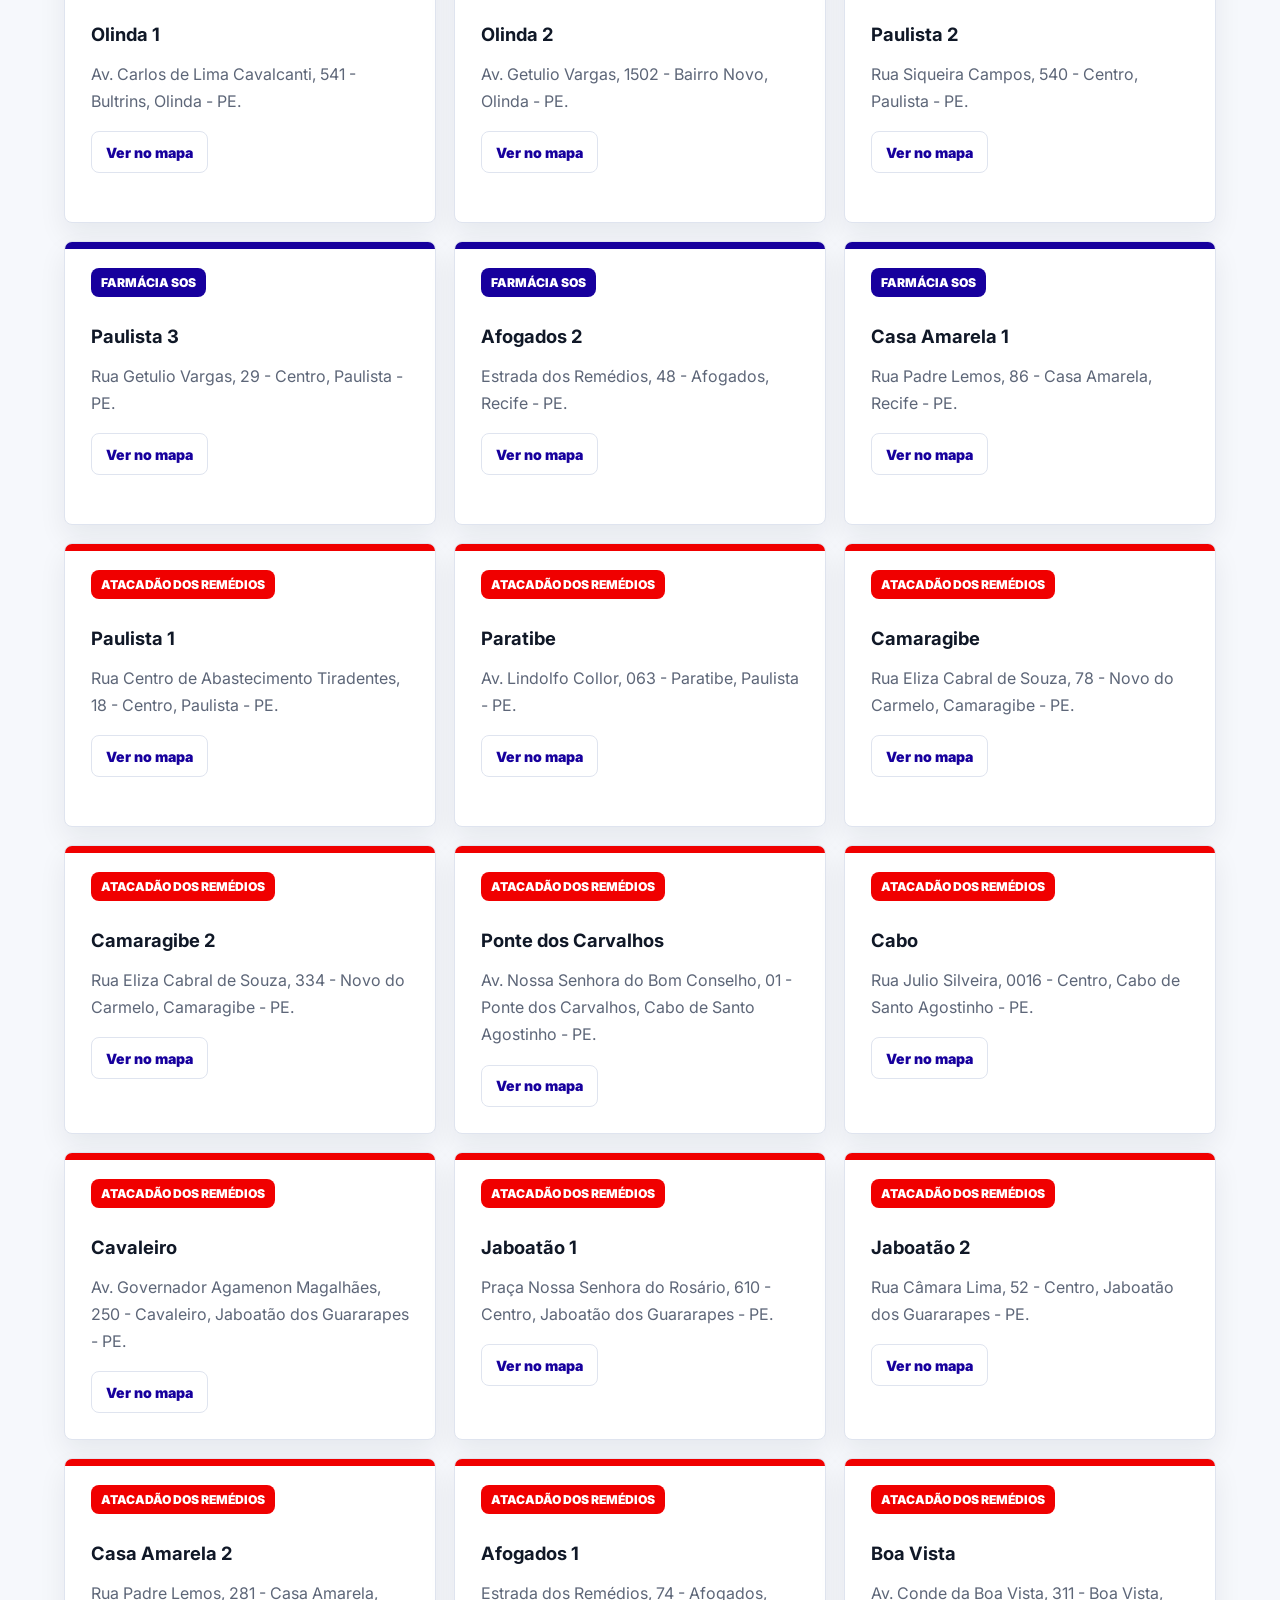
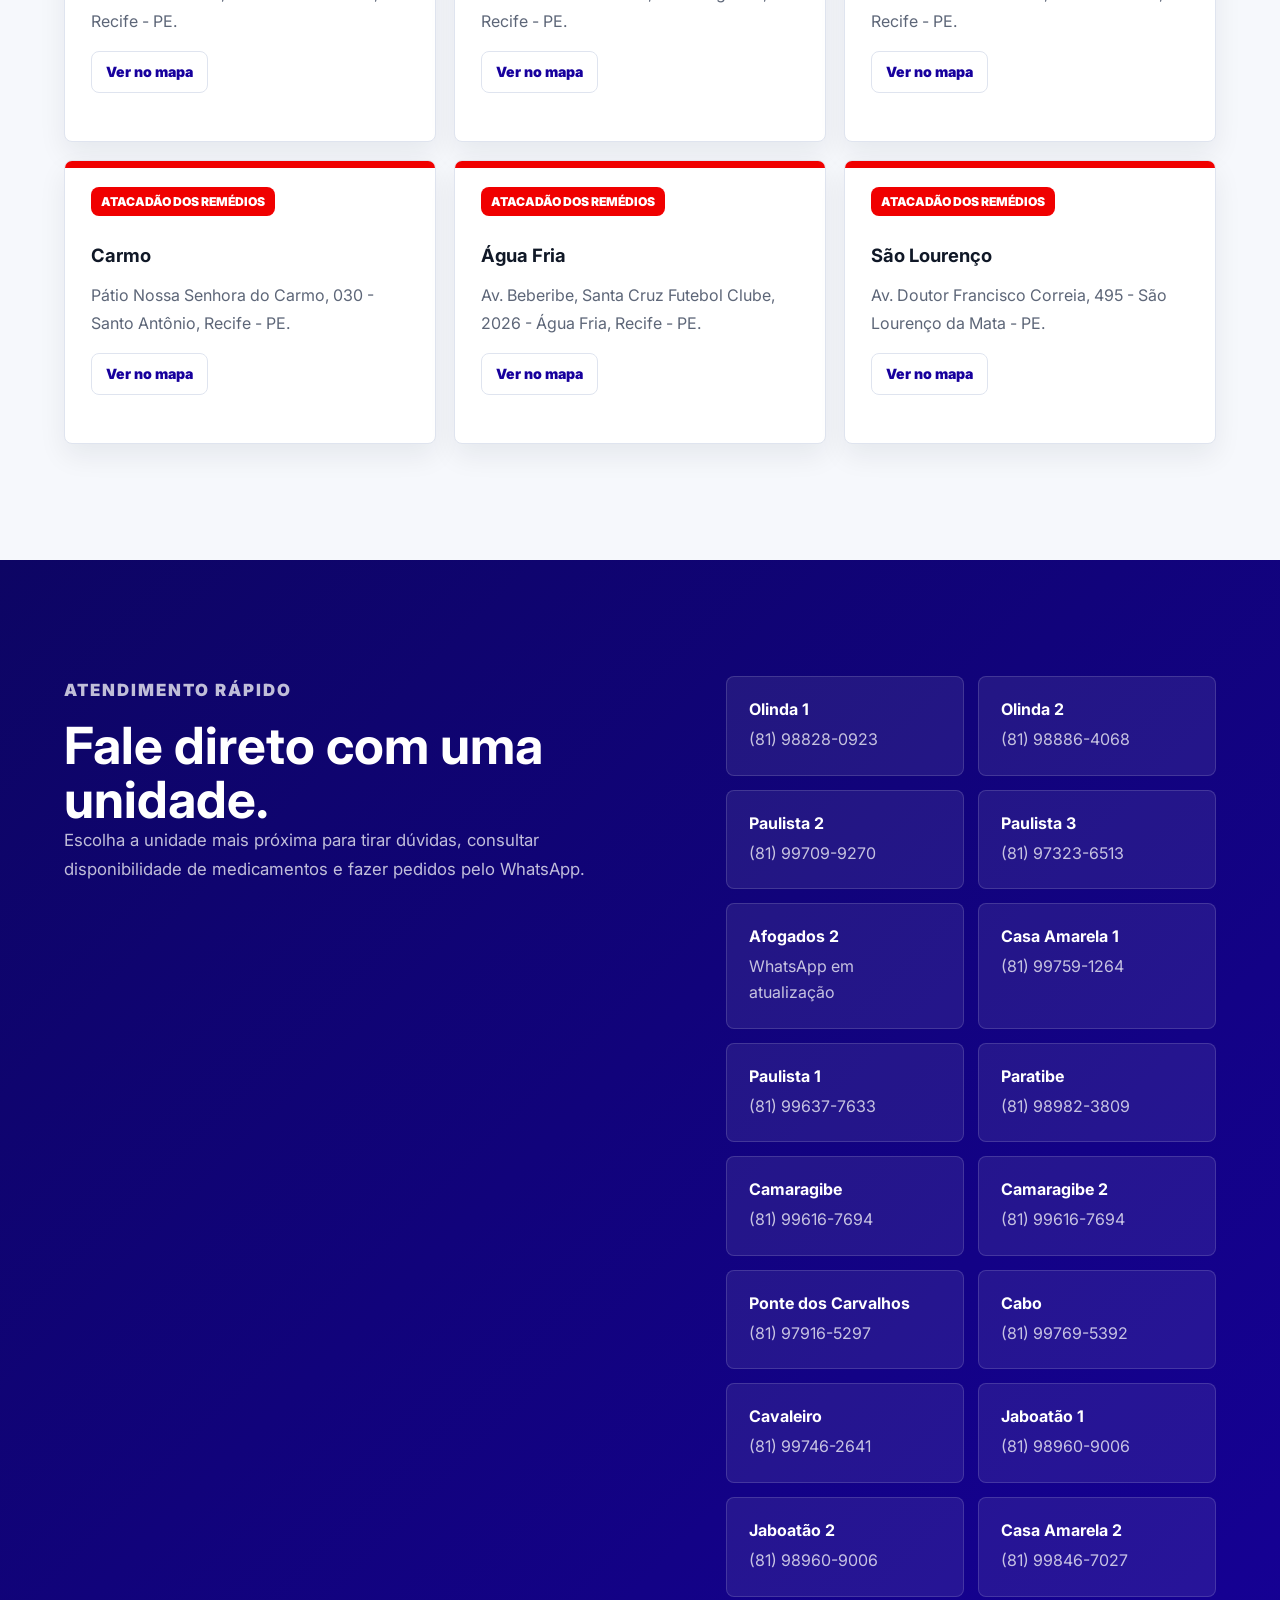
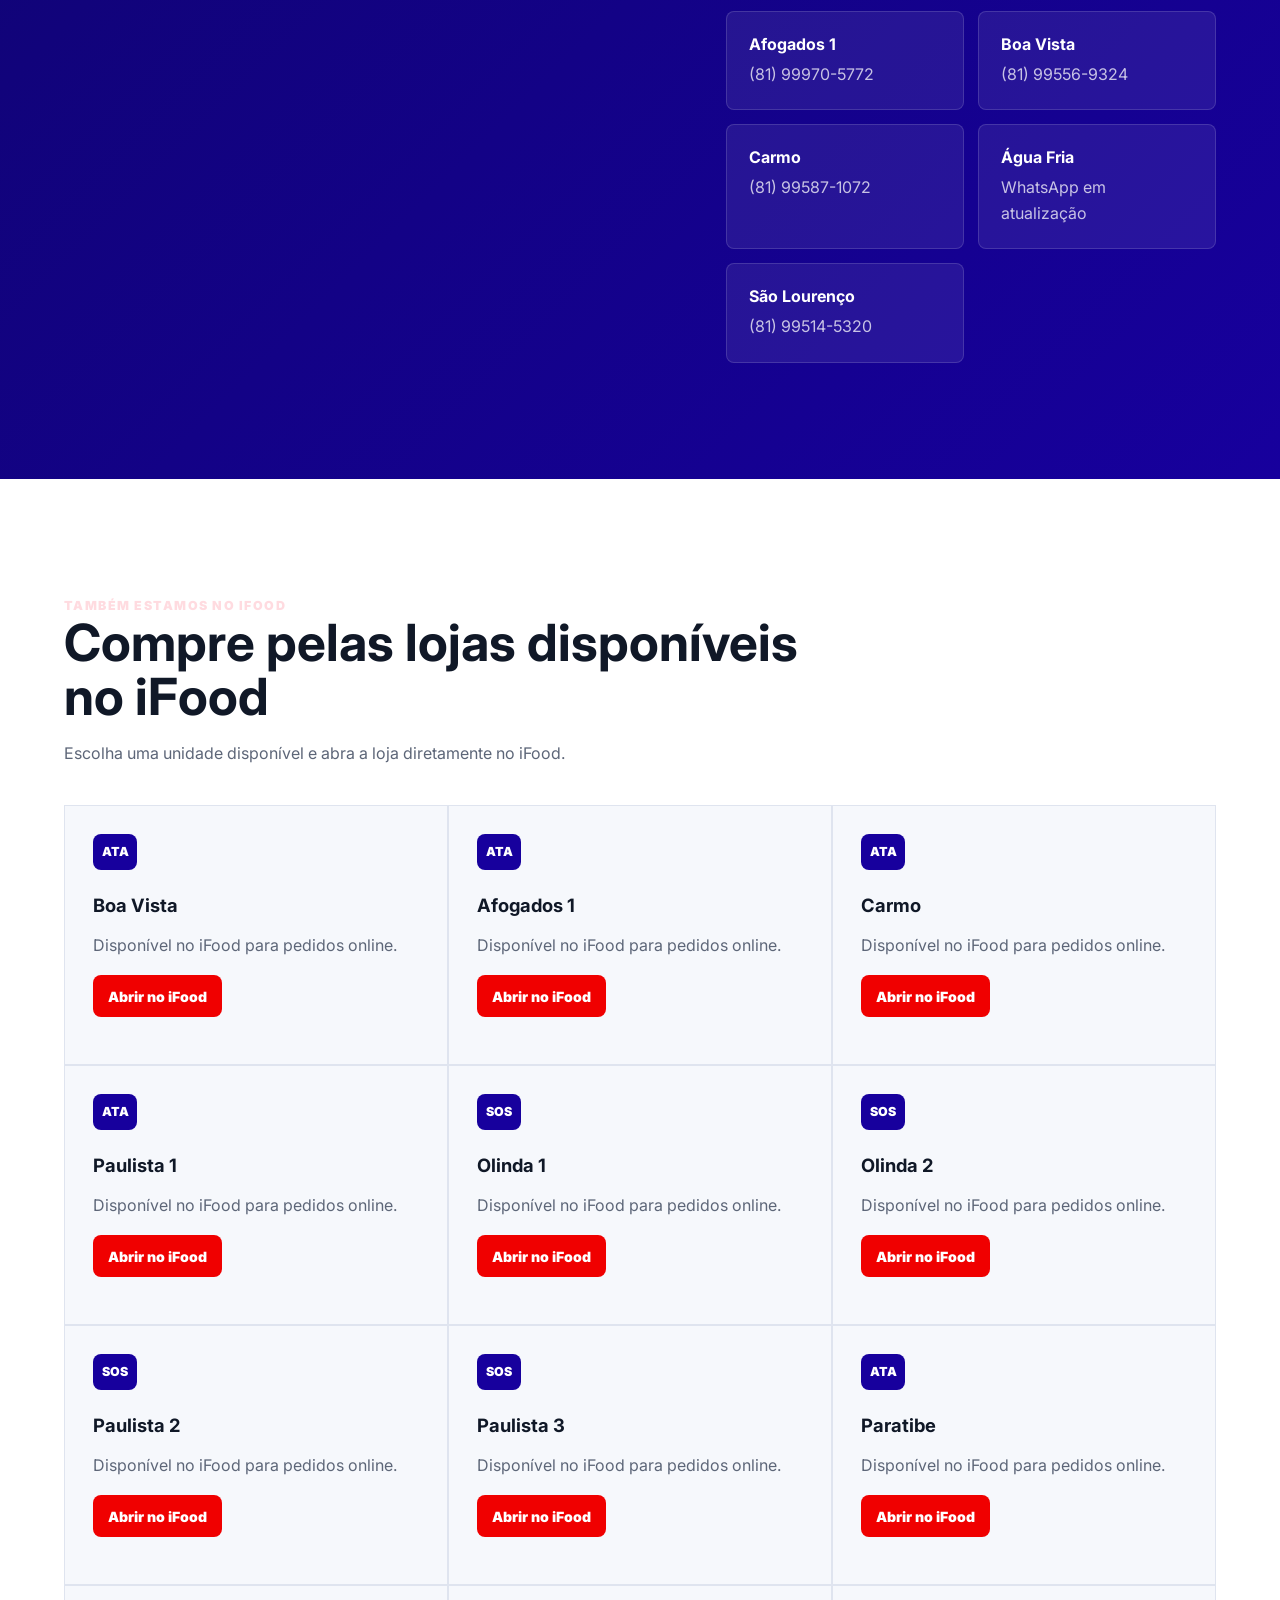
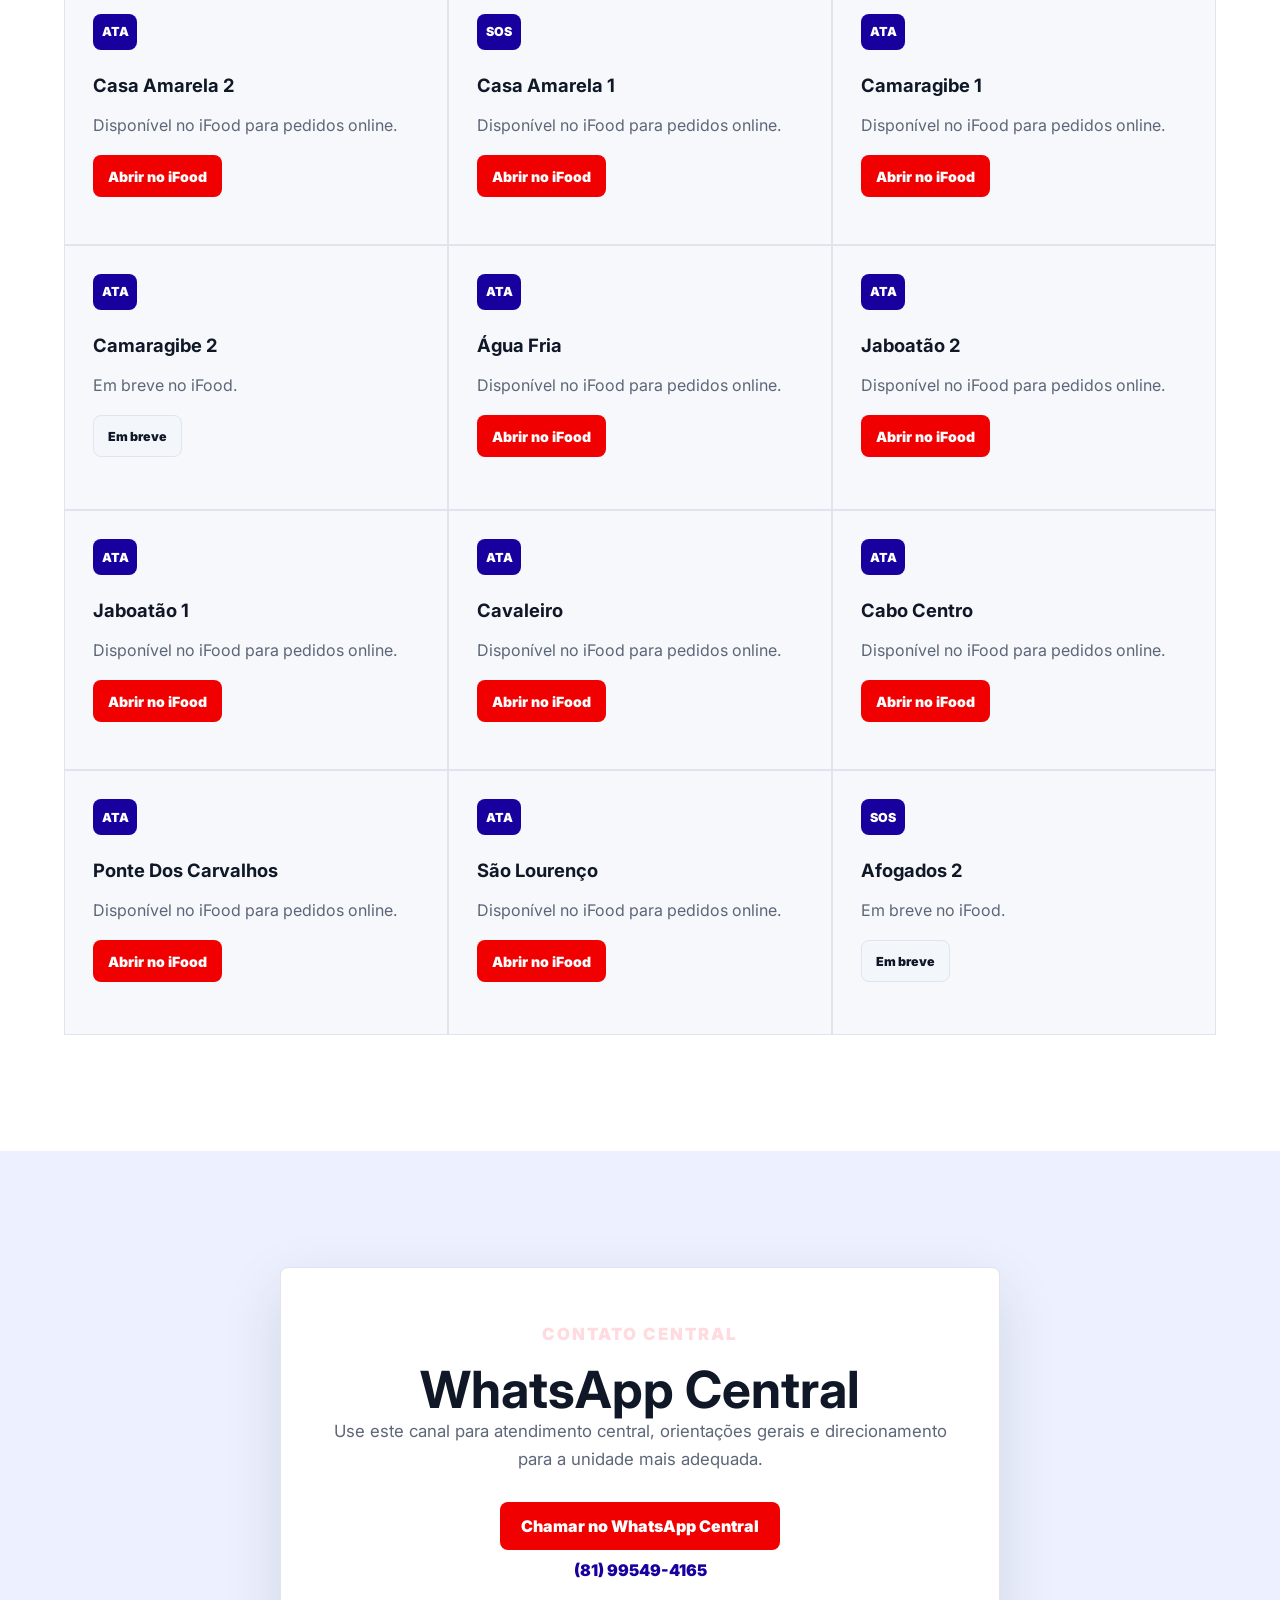
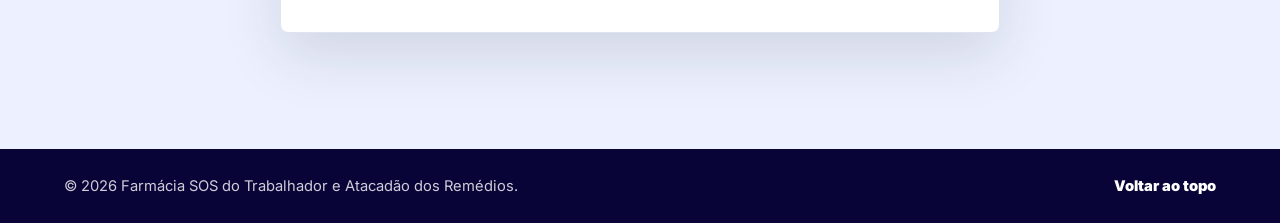
==== commit aedc2805: "Add files via upload" ====
--- a/index.html
+++ b/index.html
@@ -40,6 +40,9 @@
 
     <main>
       <section class="hero" id="inicio">
+        <video class="hero-video" autoplay muted loop playsinline preload="metadata" poster="assets/hero-business.png" aria-hidden="true">
+          <source src="assets/apresentacoes-lojas.mp4" type="video/mp4">
+        </video>
         <div class="hero-bg"></div>
         <div class="hero-content">
           <div class="brand-banners" aria-label="Marcas">
--- a/styles.css
+++ b/styles.css
@@ -131,14 +131,26 @@
 .hero-bg {
   position: absolute;
   inset: 0;
+  z-index: 1;
   background:
-    linear-gradient(112deg, rgba(13, 5, 100, 0.98) 0%, rgba(23, 0, 157, 0.86) 52%, rgba(240, 0, 0, 0.86) 100%),
-    linear-gradient(0deg, rgba(0, 0, 0, 0.24), rgba(0, 0, 0, 0.24));
+    linear-gradient(112deg, rgba(13, 5, 100, 0.84) 0%, rgba(23, 0, 157, 0.7) 52%, rgba(240, 0, 0, 0.7) 100%),
+    linear-gradient(0deg, rgba(0, 0, 0, 0.34), rgba(0, 0, 0, 0.34));
+  pointer-events: none;
+}
+
+.hero-video {
+  position: absolute;
+  inset: 0;
+  width: 100%;
+  height: 100%;
+  object-fit: cover;
+  object-position: center;
+  opacity: 0.9;
 }
 
 .hero-content {
   position: relative;
-  z-index: 1;
+  z-index: 2;
   align-self: end;
   width: min(1020px, calc(100% - 40px));
   margin: 0 auto clamp(42px, 8vh, 82px);
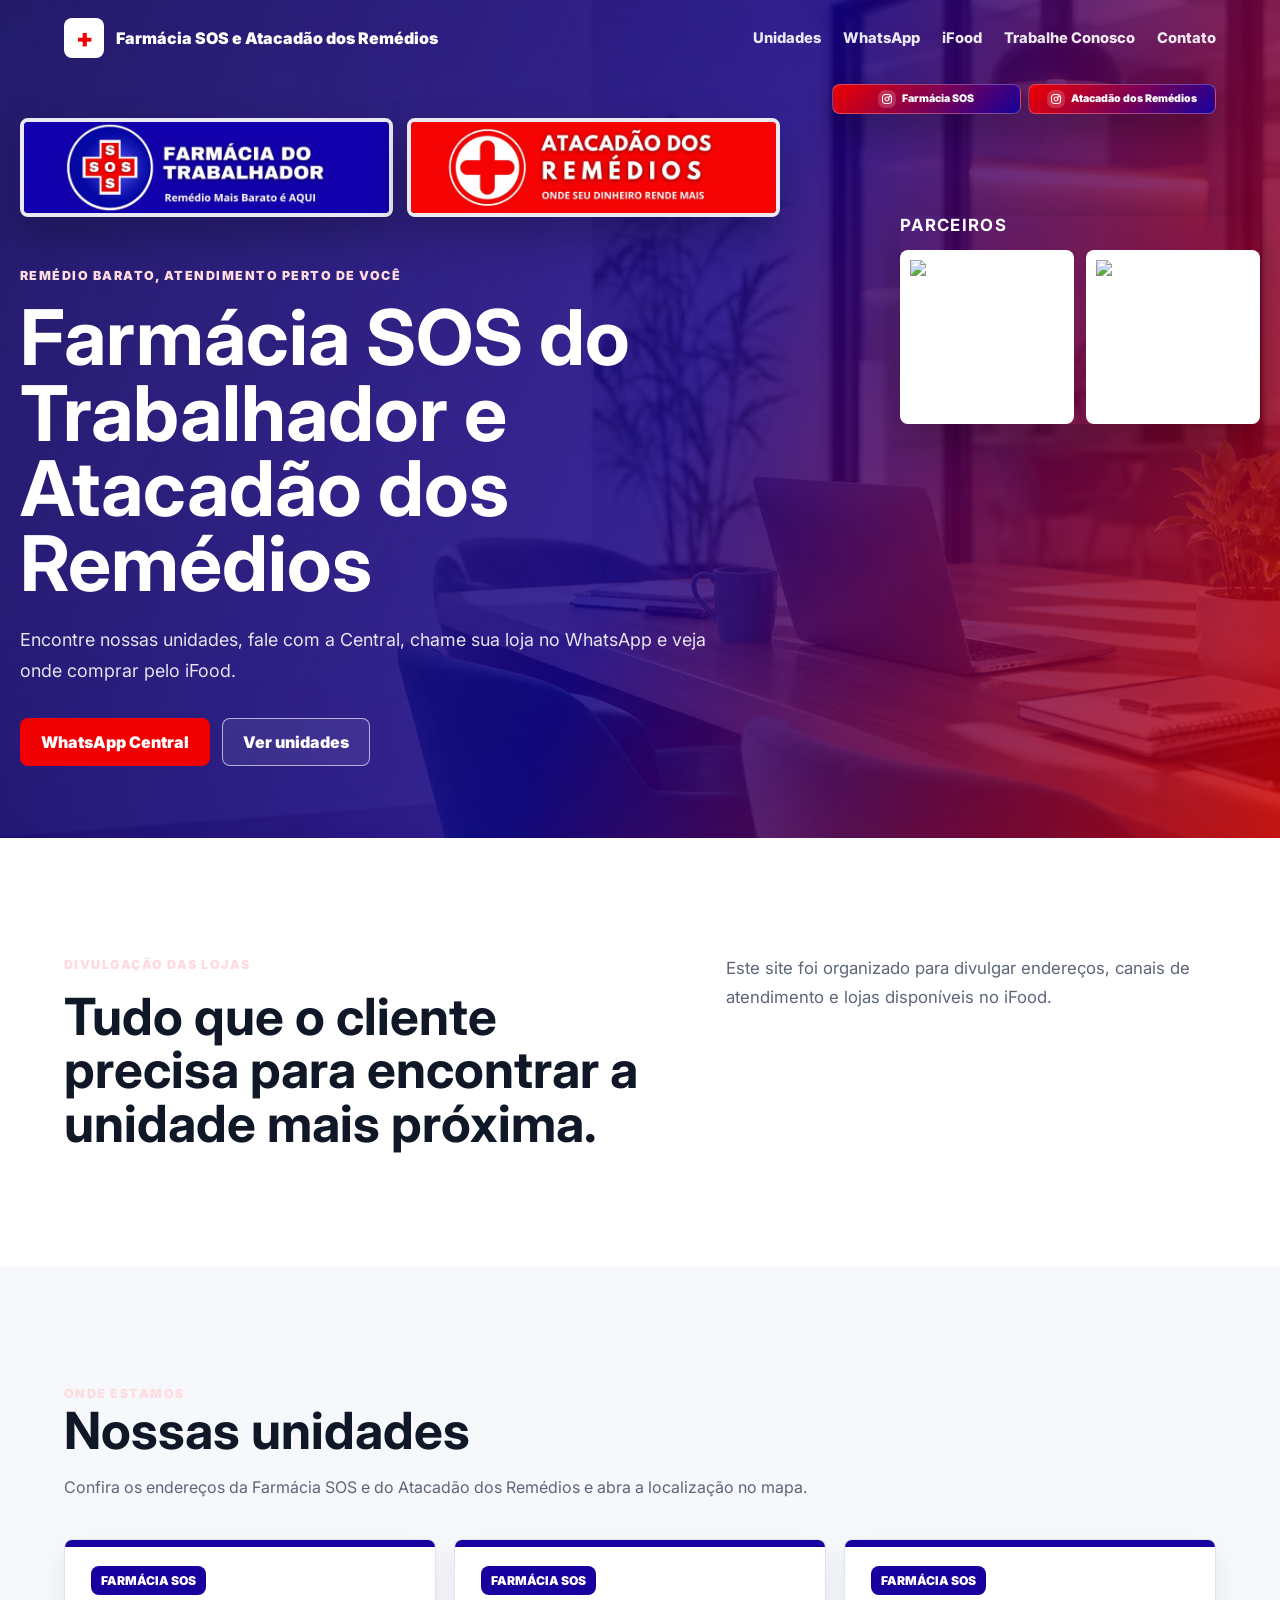
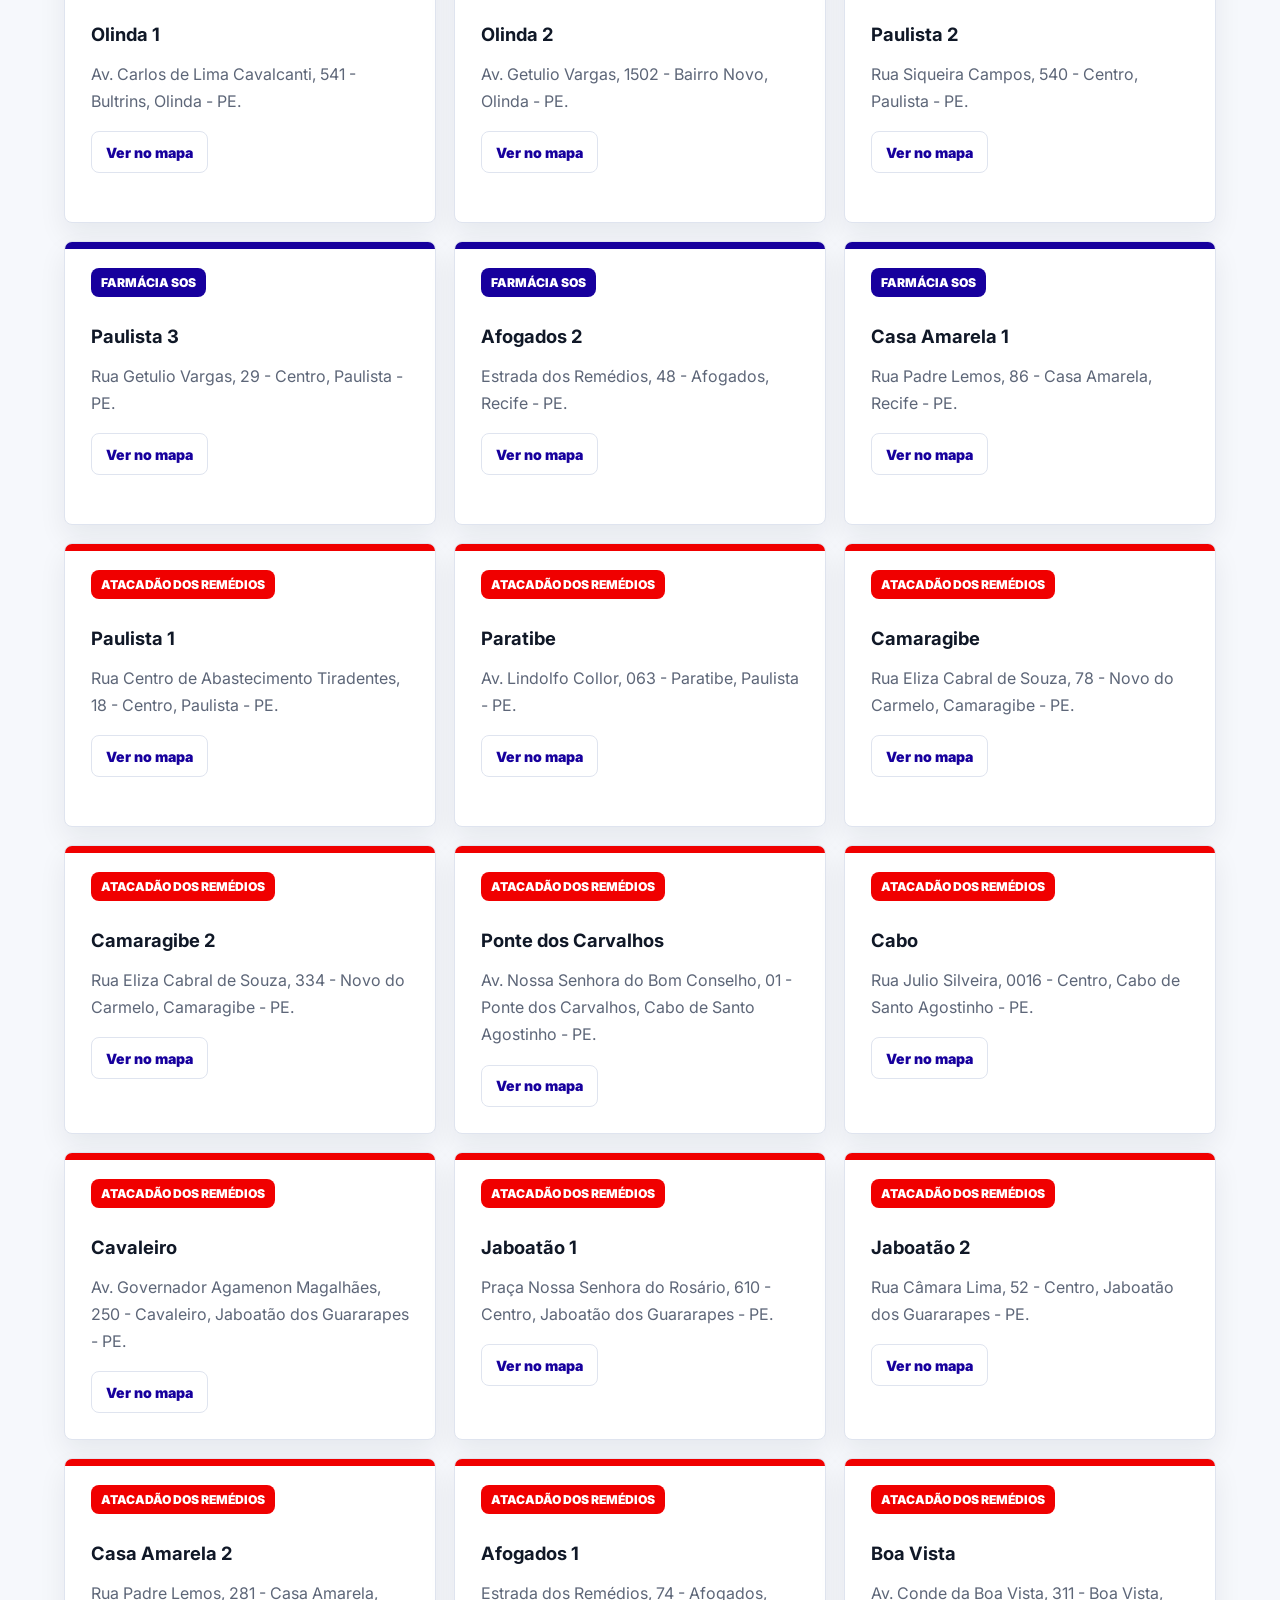
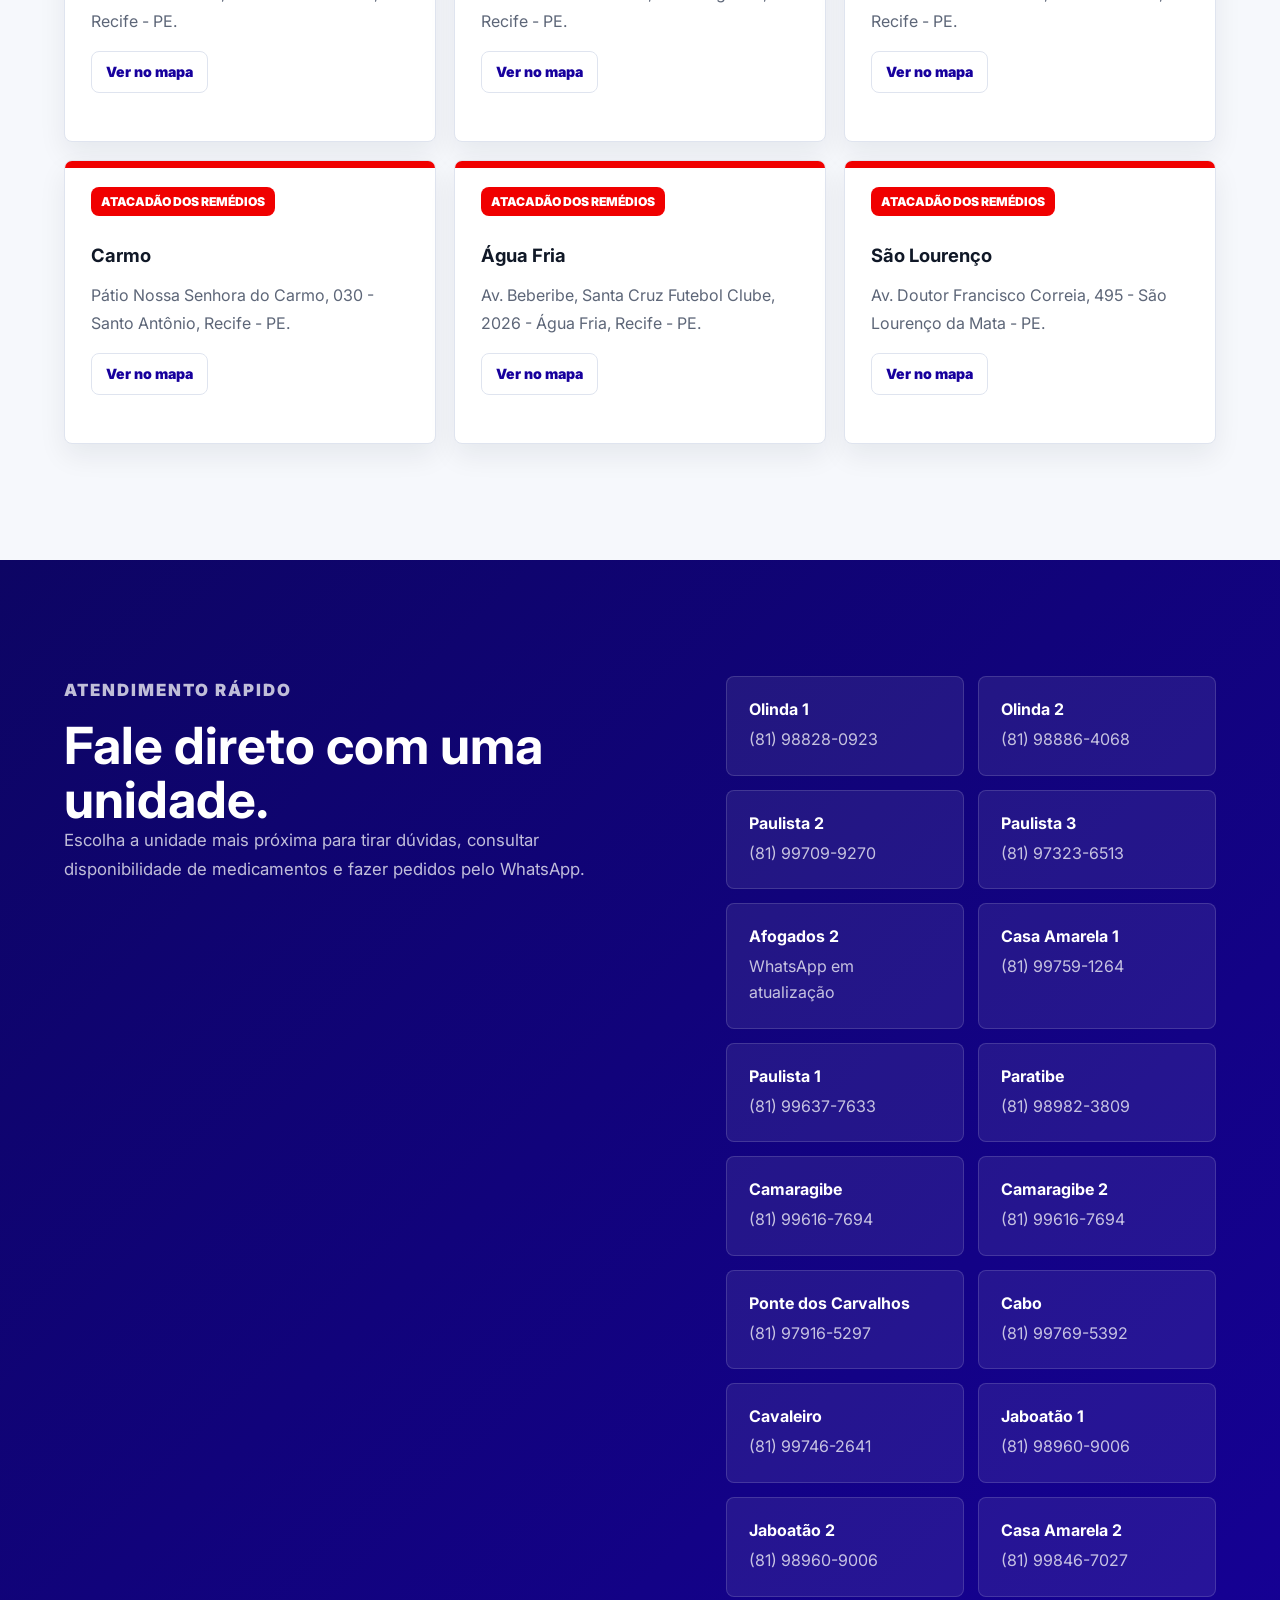
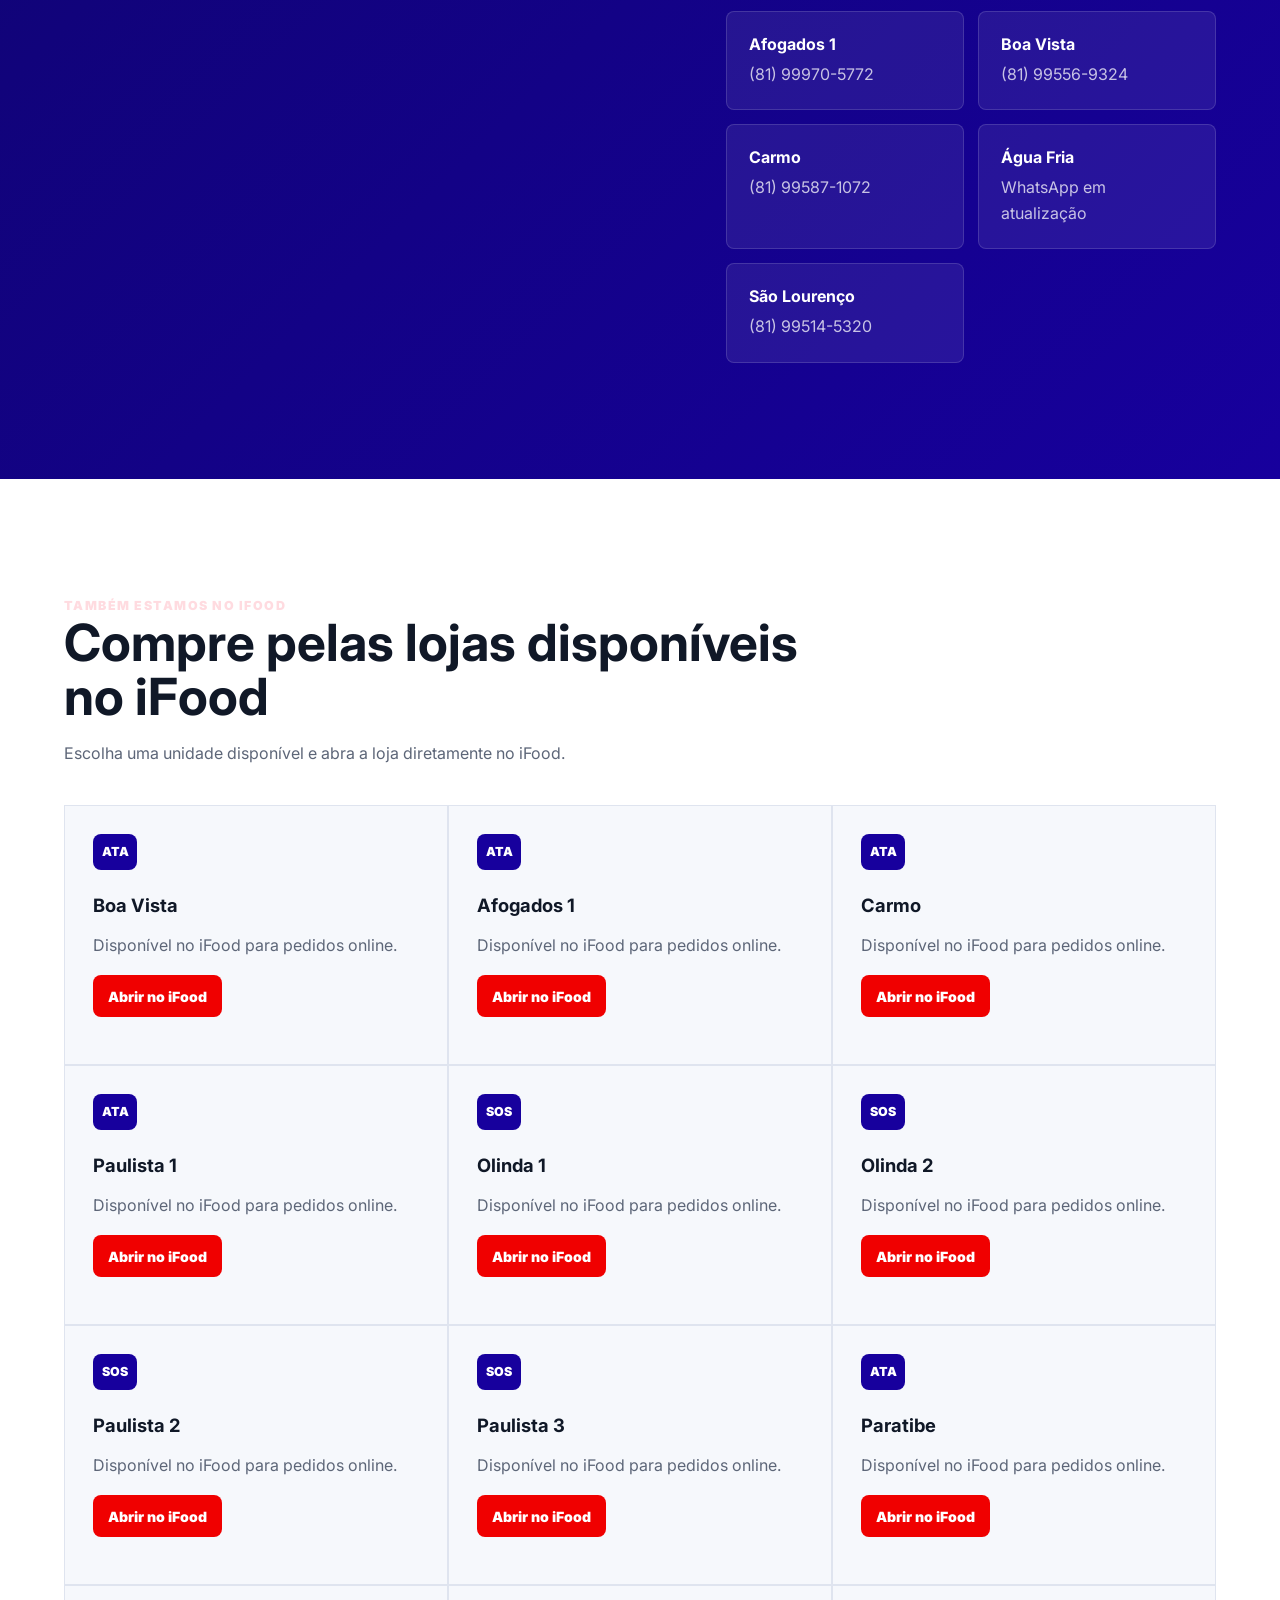
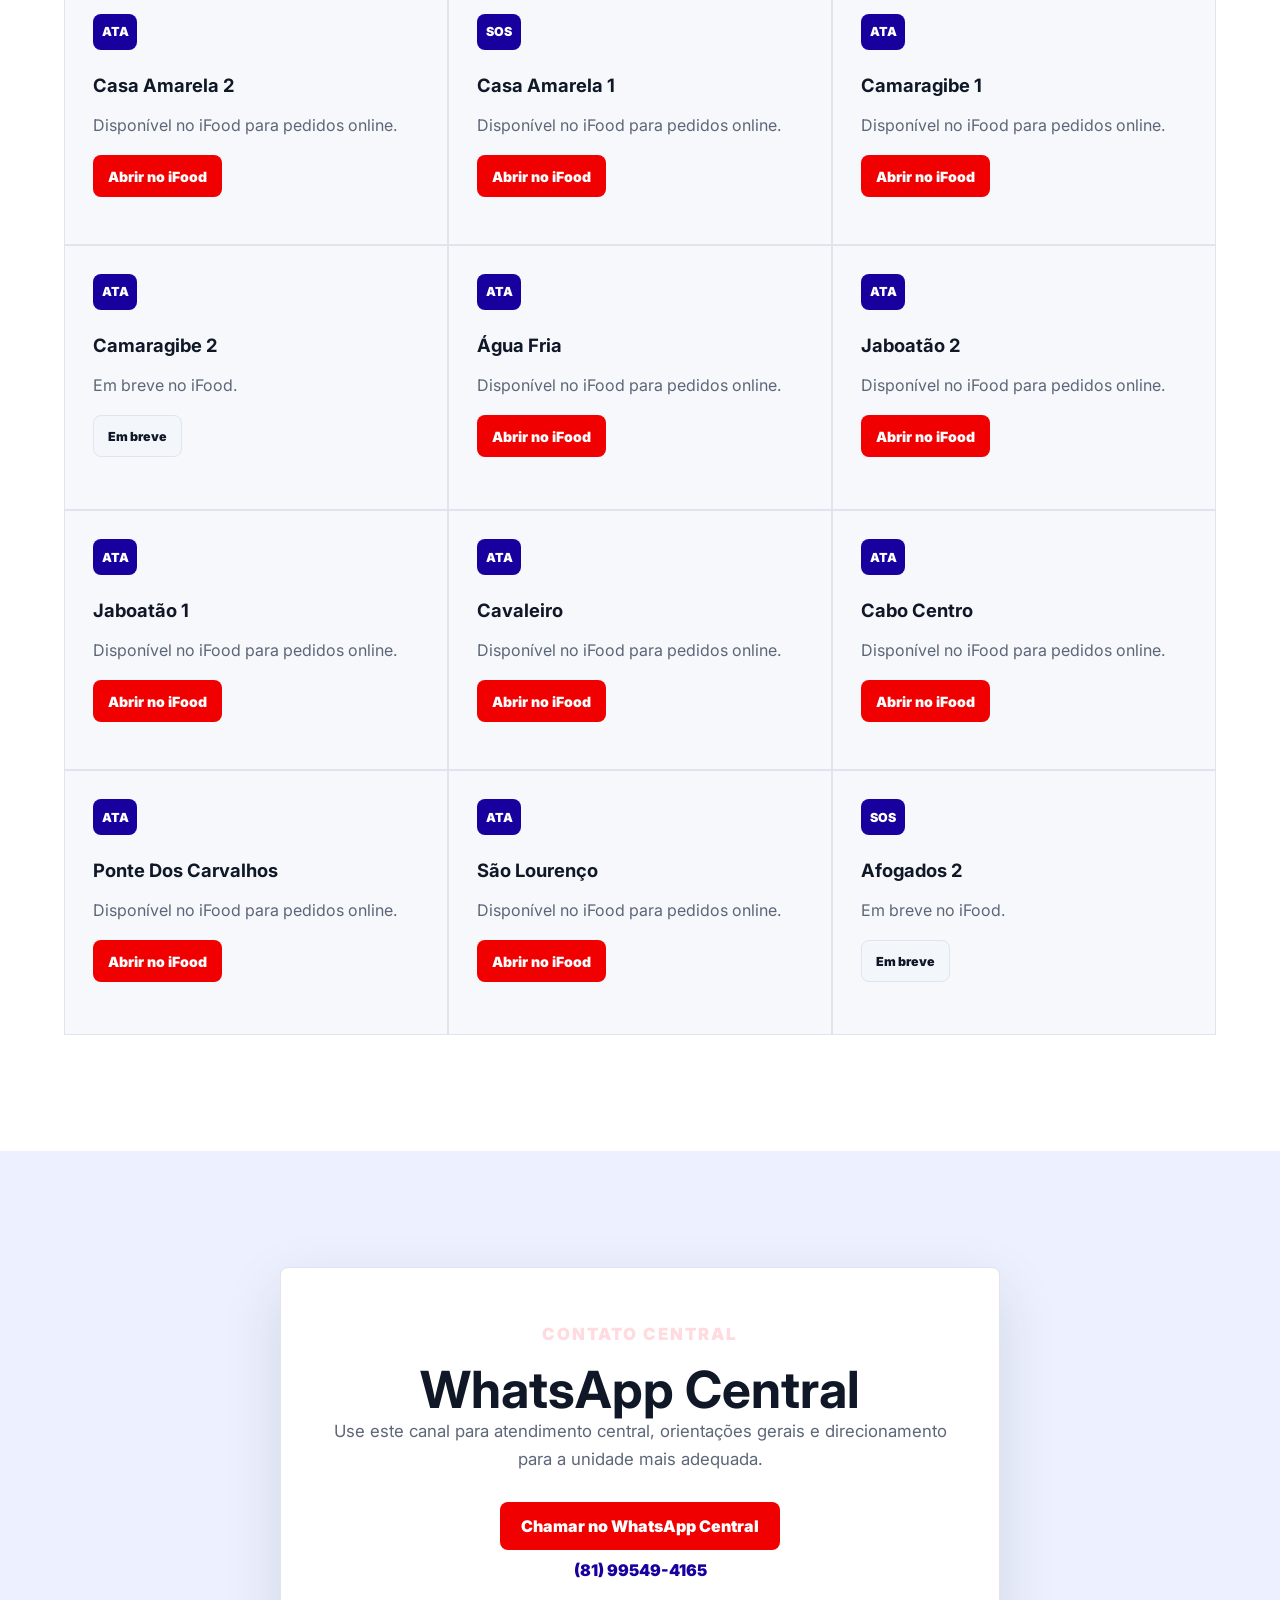
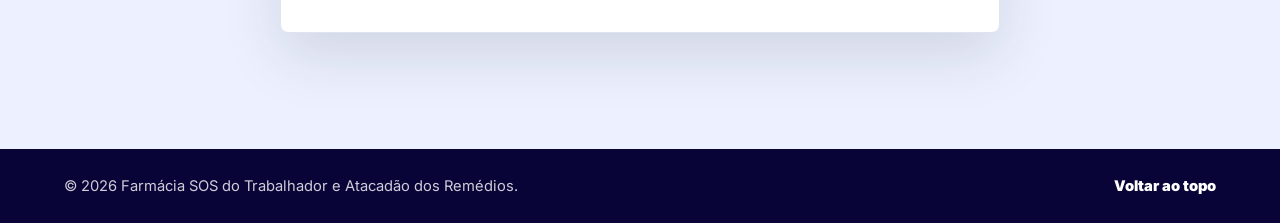
==== commit ee2be747: "Add files via upload" ====
--- a/index.html
+++ b/index.html
@@ -44,6 +44,28 @@
           <source src="assets/apresentacoes-lojas.mp4" type="video/mp4">
         </video>
         <div class="hero-bg"></div>
+        <div class="instagram-panel" aria-label="Instagram das redes">
+          <a href="https://www.instagram.com/farmaciasosdotrabalhador/" target="_blank" rel="noopener">
+            <span class="instagram-icon" aria-hidden="true">
+              <svg viewBox="0 0 24 24" focusable="false">
+                <rect x="3" y="3" width="18" height="18" rx="5"></rect>
+                <circle cx="12" cy="12" r="4"></circle>
+                <circle cx="17" cy="7" r="1.2"></circle>
+              </svg>
+            </span>
+            <span>Farmácia SOS</span>
+          </a>
+          <a href="https://www.instagram.com/atacadaodosremedios1.1/" target="_blank" rel="noopener">
+            <span class="instagram-icon" aria-hidden="true">
+              <svg viewBox="0 0 24 24" focusable="false">
+                <rect x="3" y="3" width="18" height="18" rx="5"></rect>
+                <circle cx="12" cy="12" r="4"></circle>
+                <circle cx="17" cy="7" r="1.2"></circle>
+              </svg>
+            </span>
+            <span>Atacadão dos Remédios</span>
+          </a>
+        </div>
         <div class="hero-content">
           <div class="brand-banners" aria-label="Marcas">
             <img src="assets/sos-banner.jpg" alt="Farmácia do Trabalhador SOS">
@@ -58,6 +80,13 @@
             <a class="button primary" href="#contato">WhatsApp Central</a>
             <a class="button secondary" href="#unidades">Ver unidades</a>
           </div>
+          <aside class="partners-panel" aria-label="Parceiros">
+            <h2>Parceiros</h2>
+            <div class="partners-logos">
+              <img src="assets/parceiro-grupo-nova.jpeg" alt="Grupo Nova">
+              <img src="assets/parceiro-geolab.jpg" alt="Geolab">
+            </div>
+          </aside>
         </div>
       </section>
 
--- a/styles.css
+++ b/styles.css
@@ -148,11 +148,74 @@
   opacity: 0.9;
 }
 
+.instagram-panel {
+  position: absolute;
+  top: 84px;
+  right: clamp(20px, 5vw, 64px);
+  z-index: 3;
+  display: grid;
+  grid-template-columns: repeat(2, minmax(0, 1fr));
+  gap: 7px;
+  width: min(390px, 30vw);
+}
+
+.instagram-panel a {
+  display: inline-flex;
+  align-items: center;
+  justify-content: center;
+  gap: 6px;
+  min-height: 30px;
+  min-width: 0;
+  padding: 0 9px;
+  border: 1px solid rgba(255, 255, 255, 0.28);
+  border-radius: 8px;
+  color: var(--white);
+  background: linear-gradient(135deg, #f00000, #17009d);
+  text-align: center;
+  box-shadow: 0 16px 32px rgba(0, 0, 0, 0.24);
+  transition: transform 160ms ease, box-shadow 160ms ease;
+}
+
+.instagram-panel a:hover {
+  transform: translateY(-1px);
+  box-shadow: 0 20px 38px rgba(0, 0, 0, 0.32);
+}
+
+.instagram-panel span {
+  min-width: 0;
+  overflow: hidden;
+  font-size: 0.66rem;
+  font-weight: 900;
+  line-height: 1.15;
+  text-overflow: ellipsis;
+  white-space: nowrap;
+}
+
+.instagram-icon {
+  display: inline-grid;
+  width: 18px;
+  aspect-ratio: 1;
+  flex: 0 0 auto;
+  place-items: center;
+  border-radius: 7px;
+  background: rgba(255, 255, 255, 0.18);
+}
+
+.instagram-icon svg {
+  width: 12px;
+  height: 12px;
+  fill: none;
+  stroke: currentColor;
+  stroke-linecap: round;
+  stroke-linejoin: round;
+  stroke-width: 2;
+}
+
 .hero-content {
   position: relative;
   z-index: 2;
   align-self: end;
-  width: min(1020px, calc(100% - 40px));
+  width: min(1280px, calc(100% - 40px));
   margin: 0 auto clamp(42px, 8vh, 82px);
   padding-top: 118px;
 }
@@ -172,6 +235,42 @@
   border-radius: 8px;
   object-fit: cover;
   box-shadow: 0 18px 40px rgba(0, 0, 0, 0.25);
+}
+
+.partners-panel {
+  position: absolute;
+  right: 0;
+  top: clamp(150px, 24vh, 220px);
+  width: min(360px, 32vw);
+  padding: 0;
+  border: 0;
+  border-radius: 8px;
+  background: transparent;
+  box-shadow: 0 18px 45px rgba(0, 0, 0, 0.28);
+}
+
+.partners-panel h2 {
+  margin: 0 0 16px;
+  color: var(--white);
+  font-size: 1.05rem;
+  line-height: 1.1;
+  text-transform: uppercase;
+  letter-spacing: 0.08em;
+}
+
+.partners-logos {
+  display: grid;
+  grid-template-columns: repeat(2, minmax(0, 1fr));
+  gap: 12px;
+}
+
+.partners-logos img {
+  width: 100%;
+  aspect-ratio: 1;
+  padding: 10px;
+  border-radius: 8px;
+  background: var(--white);
+  object-fit: contain;
 }
 
 .eyebrow {
@@ -551,6 +650,19 @@
   .nav {
     gap: 14px;
     font-size: 0.86rem;
+  }
+
+  .instagram-panel {
+    top: 86px;
+    right: 20px;
+    left: 20px;
+    width: auto;
+  }
+
+  .partners-panel {
+    position: static;
+    width: min(420px, 100%);
+    margin-top: 28px;
   }
 }
 
@@ -620,6 +732,23 @@
     width: min(100% - 32px, 1020px);
   }
 
+  .instagram-panel {
+    grid-template-columns: 1fr;
+  }
+
+  .instagram-panel a {
+    min-height: 36px;
+    padding: 0 12px;
+  }
+
+  .partners-panel {
+    padding: 16px;
+  }
+
+  .partners-logos {
+    gap: 10px;
+  }
+
   .brand-banners img {
     min-height: 74px;
     border-width: 3px;
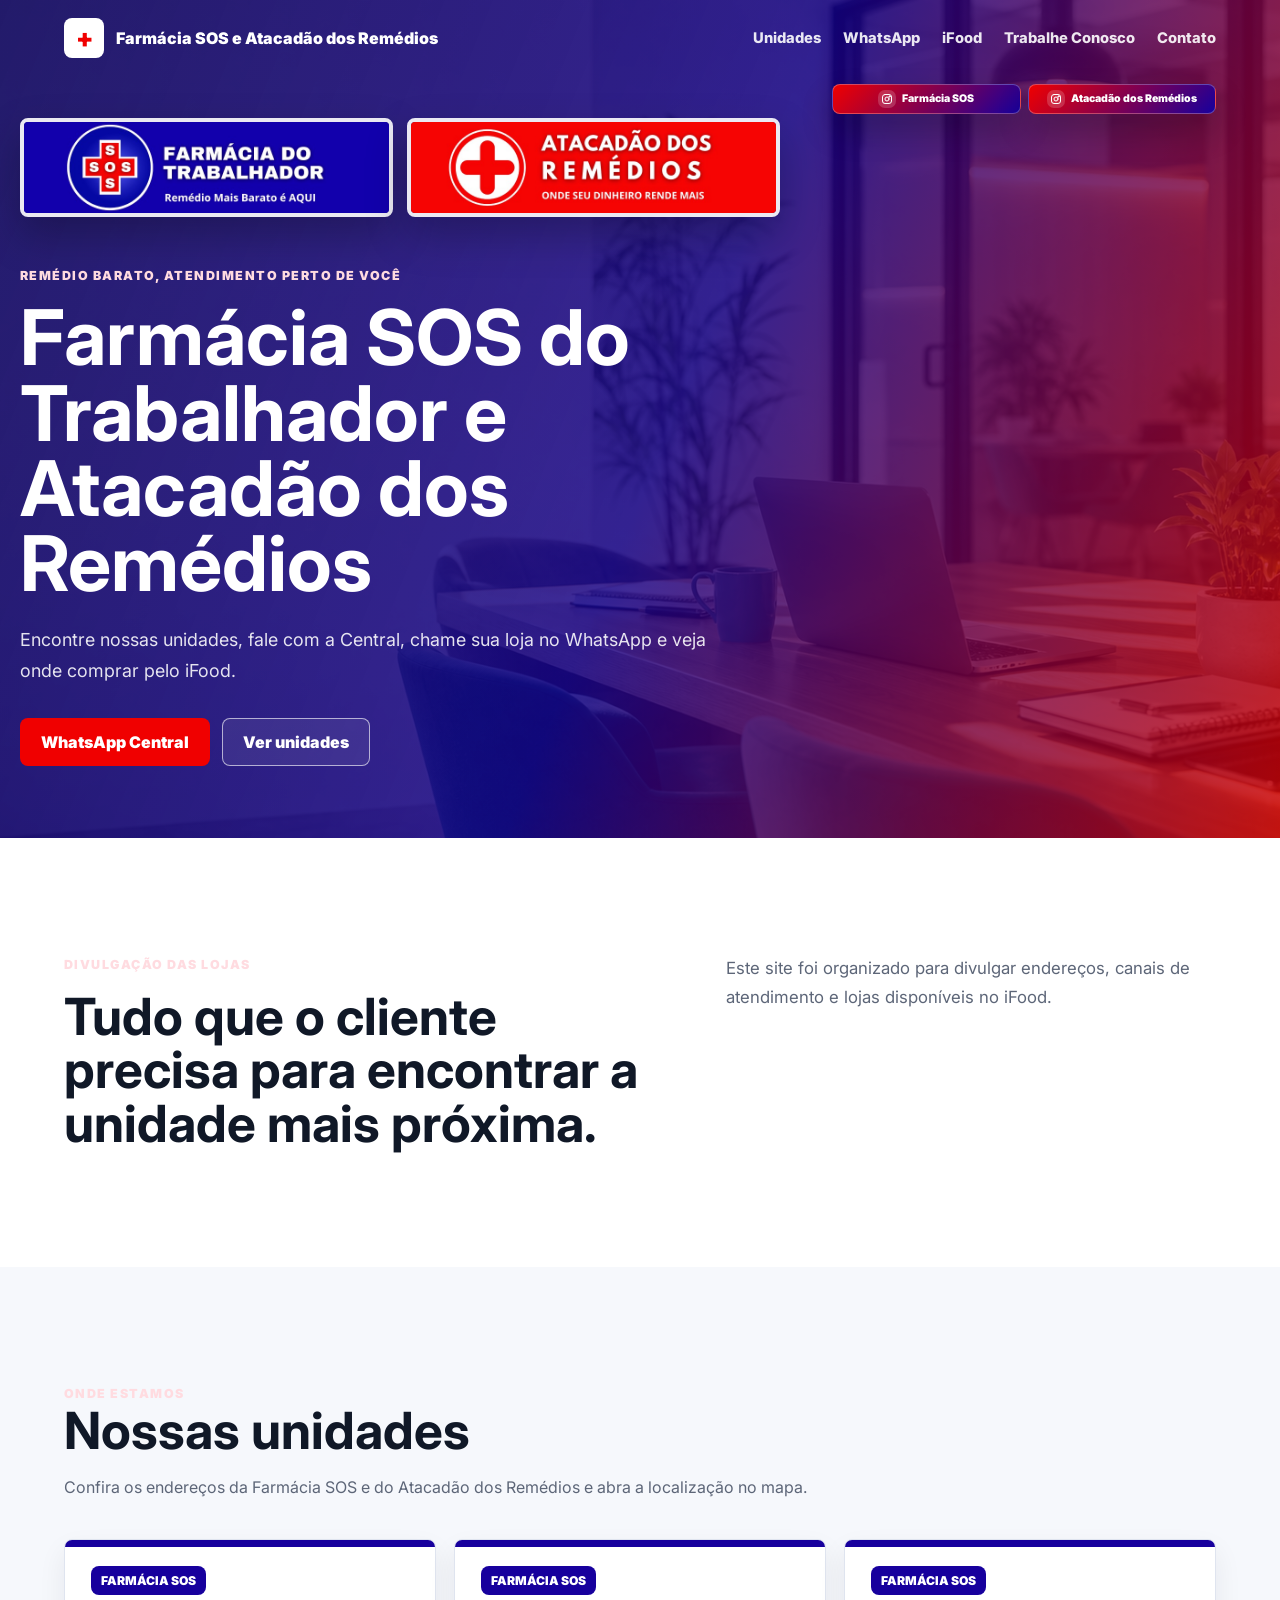
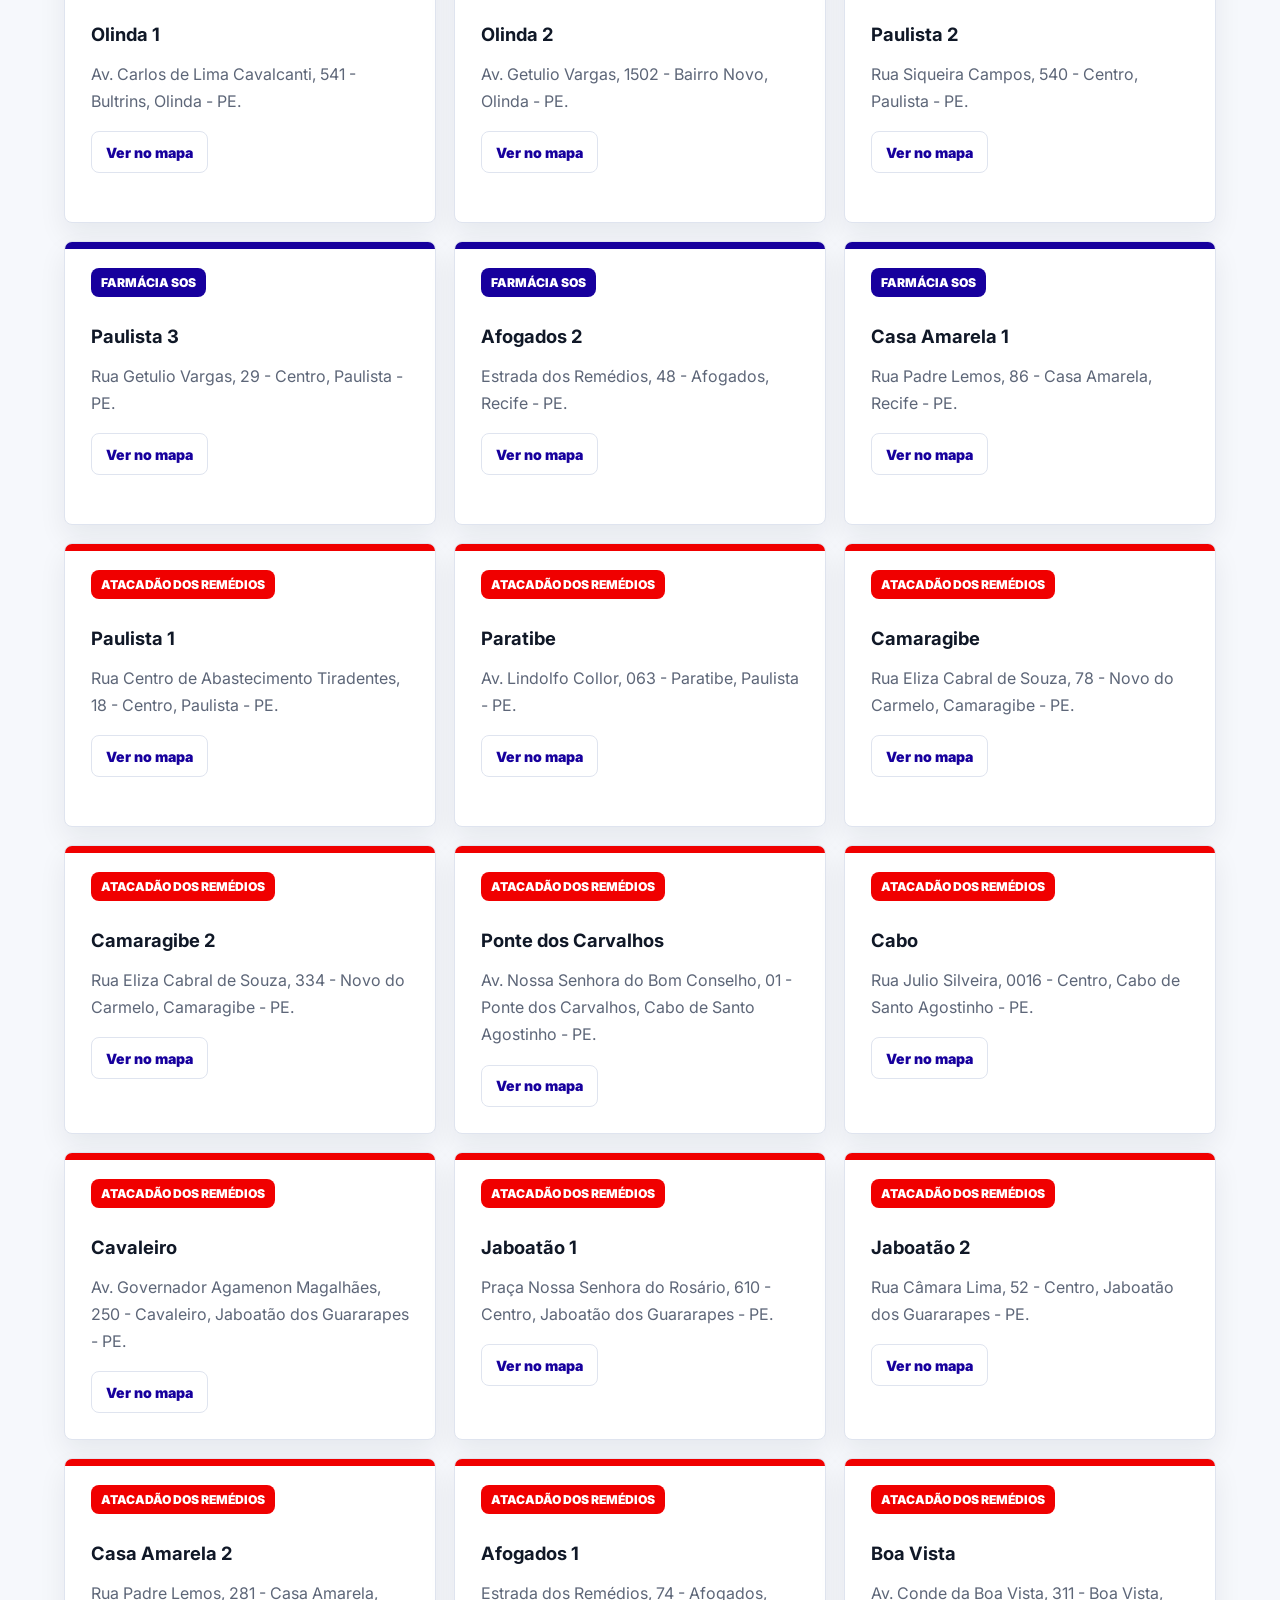
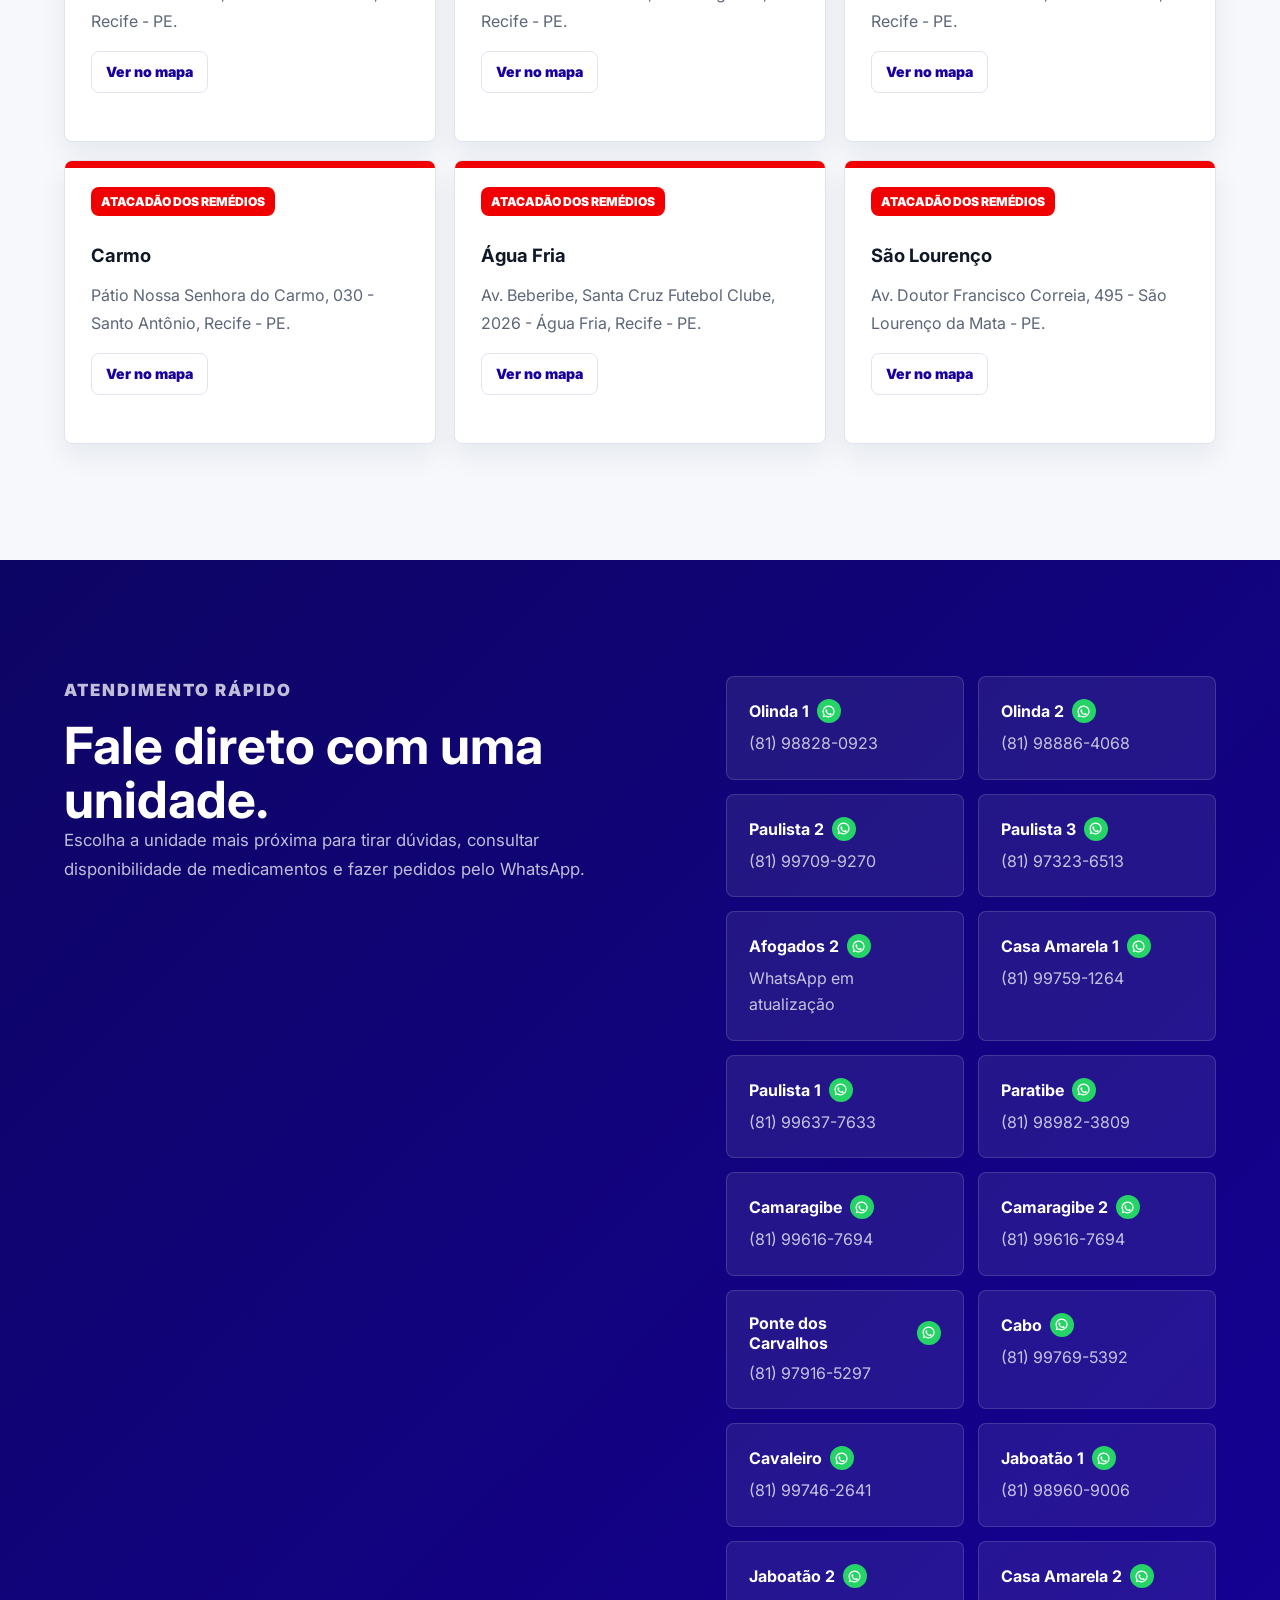
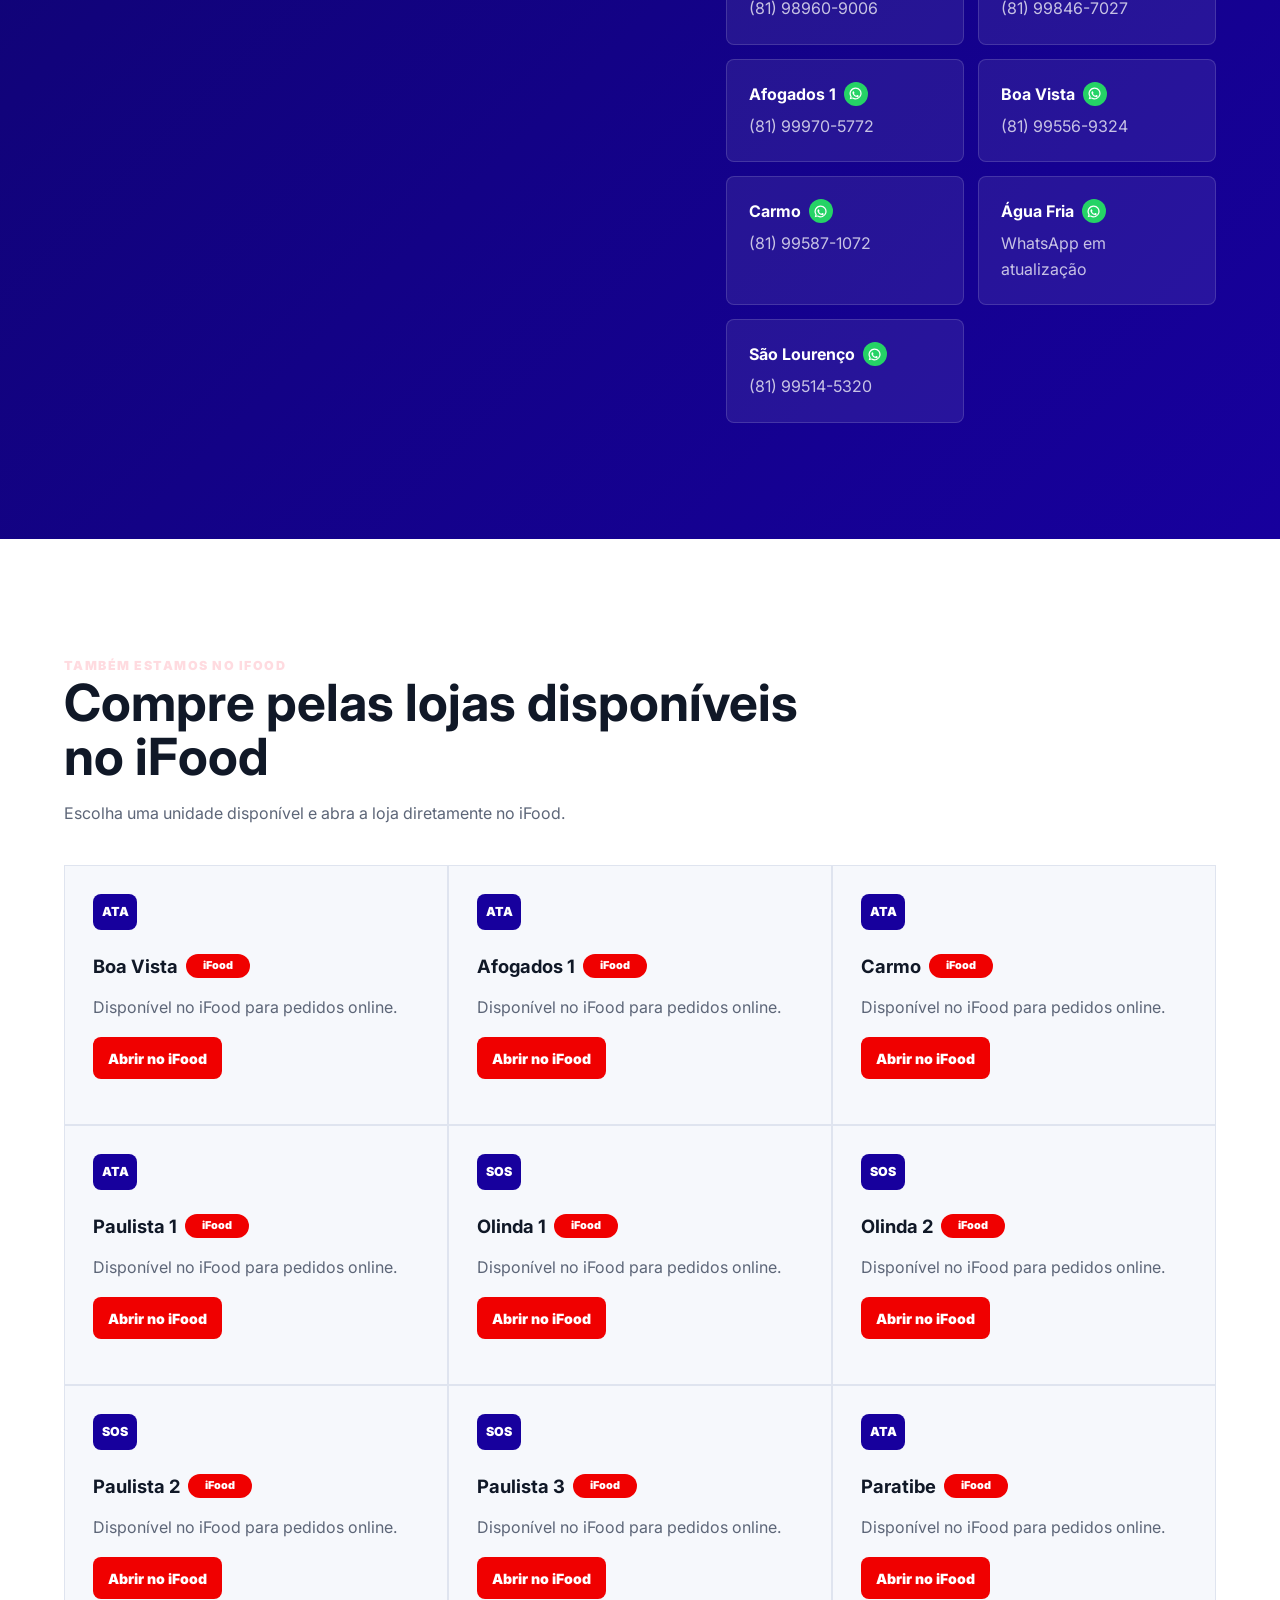
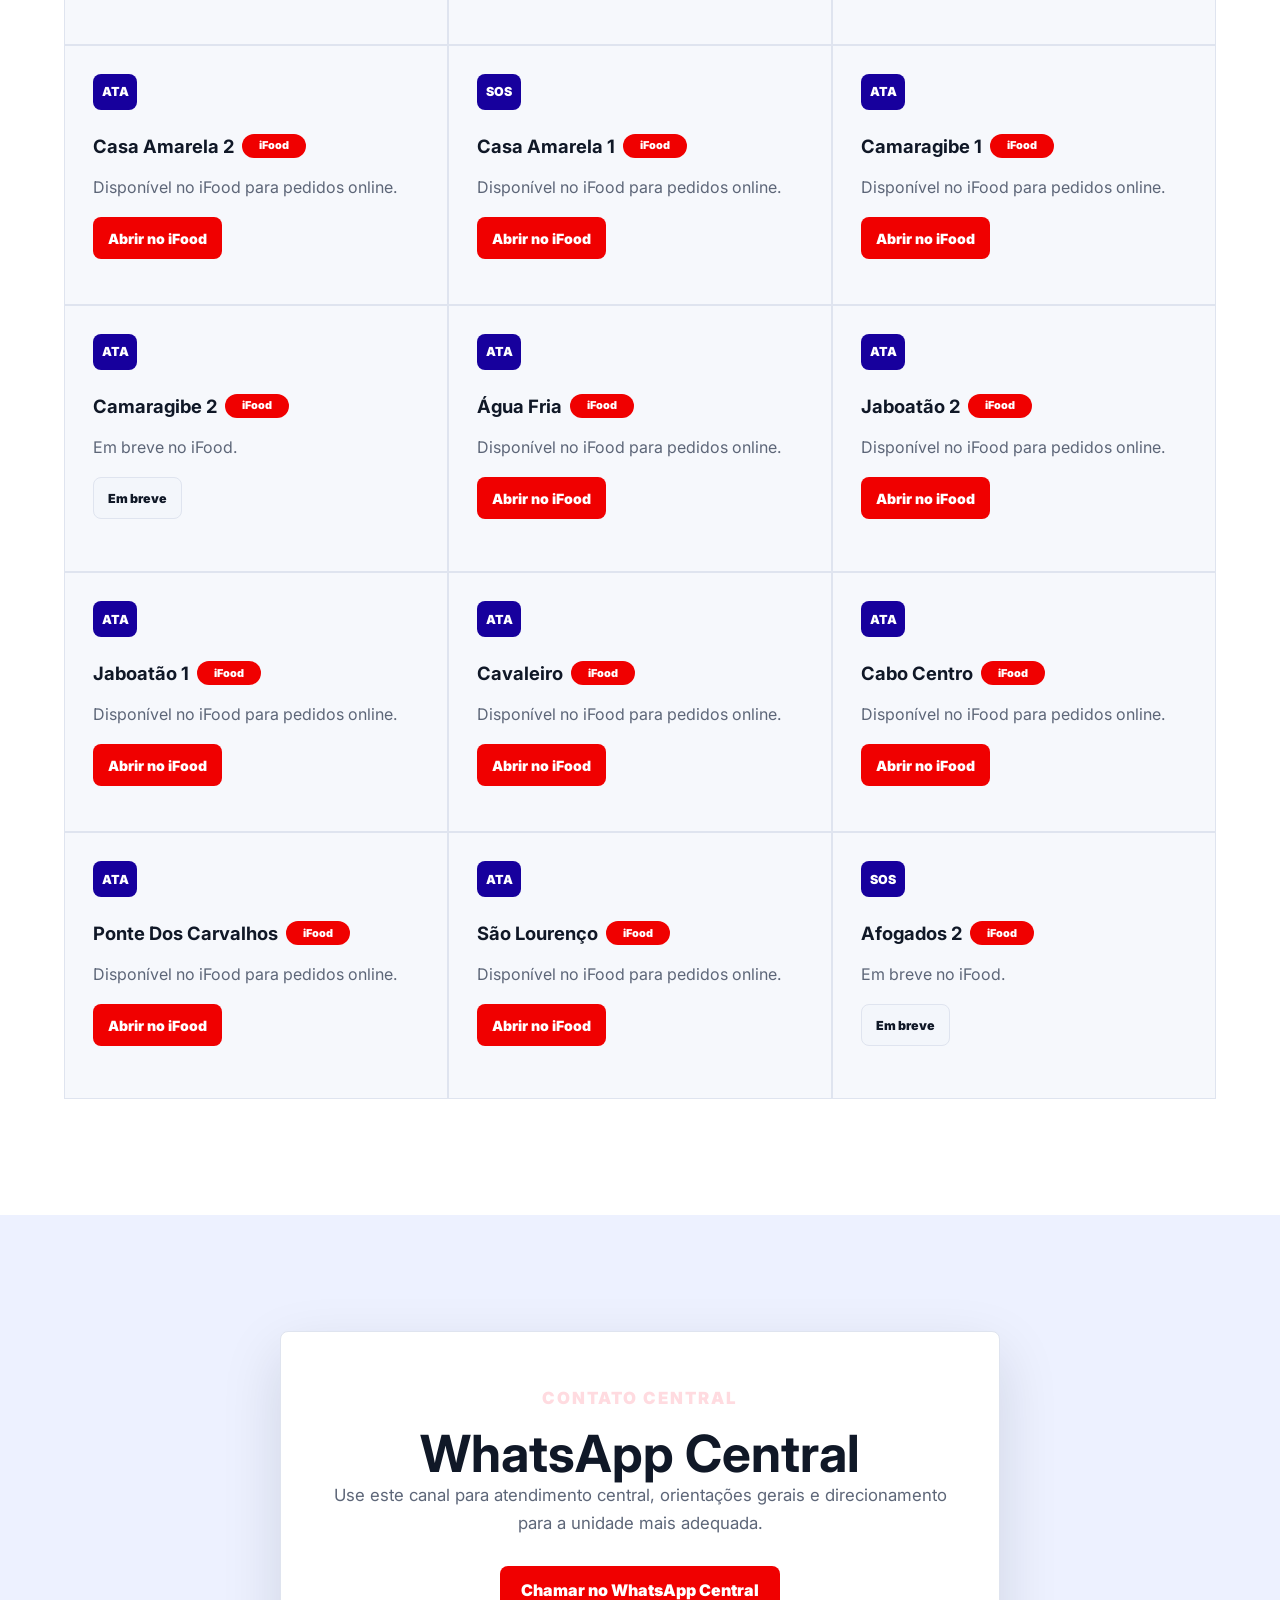
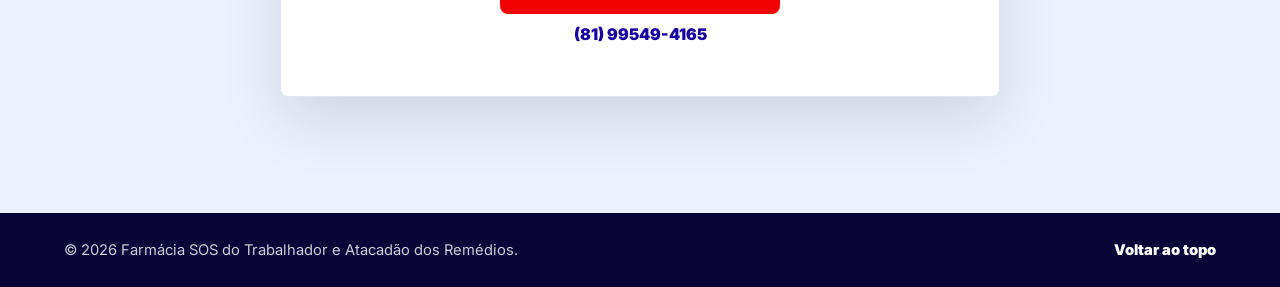
==== commit 3eaee777: "Add files via upload" ====
--- a/index.html
+++ b/index.html
@@ -80,13 +80,6 @@
             <a class="button primary" href="#contato">WhatsApp Central</a>
             <a class="button secondary" href="#unidades">Ver unidades</a>
           </div>
-          <aside class="partners-panel" aria-label="Parceiros">
-            <h2>Parceiros</h2>
-            <div class="partners-logos">
-              <img src="assets/parceiro-grupo-nova.jpeg" alt="Grupo Nova">
-              <img src="assets/parceiro-geolab.jpg" alt="Geolab">
-            </div>
-          </aside>
         </div>
       </section>
 
--- a/styles.css
+++ b/styles.css
@@ -237,42 +237,6 @@
   box-shadow: 0 18px 40px rgba(0, 0, 0, 0.25);
 }
 
-.partners-panel {
-  position: absolute;
-  right: 0;
-  top: clamp(150px, 24vh, 220px);
-  width: min(360px, 32vw);
-  padding: 0;
-  border: 0;
-  border-radius: 8px;
-  background: transparent;
-  box-shadow: 0 18px 45px rgba(0, 0, 0, 0.28);
-}
-
-.partners-panel h2 {
-  margin: 0 0 16px;
-  color: var(--white);
-  font-size: 1.05rem;
-  line-height: 1.1;
-  text-transform: uppercase;
-  letter-spacing: 0.08em;
-}
-
-.partners-logos {
-  display: grid;
-  grid-template-columns: repeat(2, minmax(0, 1fr));
-  gap: 12px;
-}
-
-.partners-logos img {
-  width: 100%;
-  aspect-ratio: 1;
-  padding: 10px;
-  border-radius: 8px;
-  background: var(--white);
-  object-fit: contain;
-}
-
 .eyebrow {
   margin: 0 0 14px;
   color: #ffdbe0;
@@ -555,6 +519,27 @@
   display: block;
 }
 
+#whatsapp .feature strong {
+  display: flex;
+  align-items: center;
+  gap: 8px;
+}
+
+#whatsapp .feature strong::after {
+  content: "";
+  display: inline-grid;
+  width: 24px;
+  aspect-ratio: 1;
+  flex: 0 0 auto;
+  place-items: center;
+  border-radius: 999px;
+  background: #25d366;
+  background-image: url("data:image/svg+xml,%3Csvg viewBox='0 0 24 24' xmlns='http://www.w3.org/2000/svg'%3E%3Cpath fill='white' d='M12.04 3.5a8.46 8.46 0 0 0-7.22 12.88L3.8 20.2l3.91-1a8.47 8.47 0 1 0 4.33-15.7Zm0 1.7a6.77 6.77 0 1 1-3.47 12.58l-.34-.2-2.06.53.55-2-.22-.35A6.76 6.76 0 0 1 12.04 5.2Zm-3.06 3.8c-.15 0-.38.06-.58.28-.2.22-.76.74-.76 1.8 0 1.06.78 2.09.89 2.24.11.14 1.51 2.42 3.74 3.3 1.85.73 2.23.58 2.63.55.4-.04 1.3-.53 1.49-1.05.18-.51.18-.95.13-1.05-.06-.1-.2-.15-.42-.26-.22-.11-1.3-.64-1.5-.71-.2-.08-.35-.11-.5.11-.15.22-.57.71-.7.86-.13.15-.26.17-.48.06-.22-.11-.94-.35-1.79-1.1-.66-.59-1.1-1.31-1.23-1.53-.13-.22-.01-.34.1-.45.1-.1.22-.26.33-.39.11-.13.15-.22.22-.37.07-.15.04-.28-.02-.39-.05-.11-.5-1.2-.68-1.64-.18-.42-.36-.36-.5-.37h-.37Z'/%3E%3C/svg%3E");
+  background-position: center;
+  background-repeat: no-repeat;
+  background-size: 17px 17px;
+}
+
 .feature span {
   margin-top: 8px;
   line-height: 1.6;
@@ -587,6 +572,29 @@
   font-weight: 900;
 }
 
+.store-list .step h3 {
+  display: flex;
+  align-items: center;
+  gap: 8px;
+}
+
+.store-list .step h3::after {
+  content: "iFood";
+  display: inline-flex;
+  align-items: center;
+  justify-content: center;
+  min-width: 48px;
+  min-height: 24px;
+  padding: 0 8px;
+  border-radius: 999px;
+  color: var(--white);
+  background: var(--red);
+  font-size: 0.68rem;
+  font-weight: 900;
+  line-height: 1;
+  letter-spacing: 0;
+}
+
 .contact {
   background: #edf1ff;
 }
@@ -659,11 +667,6 @@
     width: auto;
   }
 
-  .partners-panel {
-    position: static;
-    width: min(420px, 100%);
-    margin-top: 28px;
-  }
 }
 
 @media (max-width: 860px) {
@@ -741,14 +744,6 @@
     padding: 0 12px;
   }
 
-  .partners-panel {
-    padding: 16px;
-  }
-
-  .partners-logos {
-    gap: 10px;
-  }
-
   .brand-banners img {
     min-height: 74px;
     border-width: 3px;
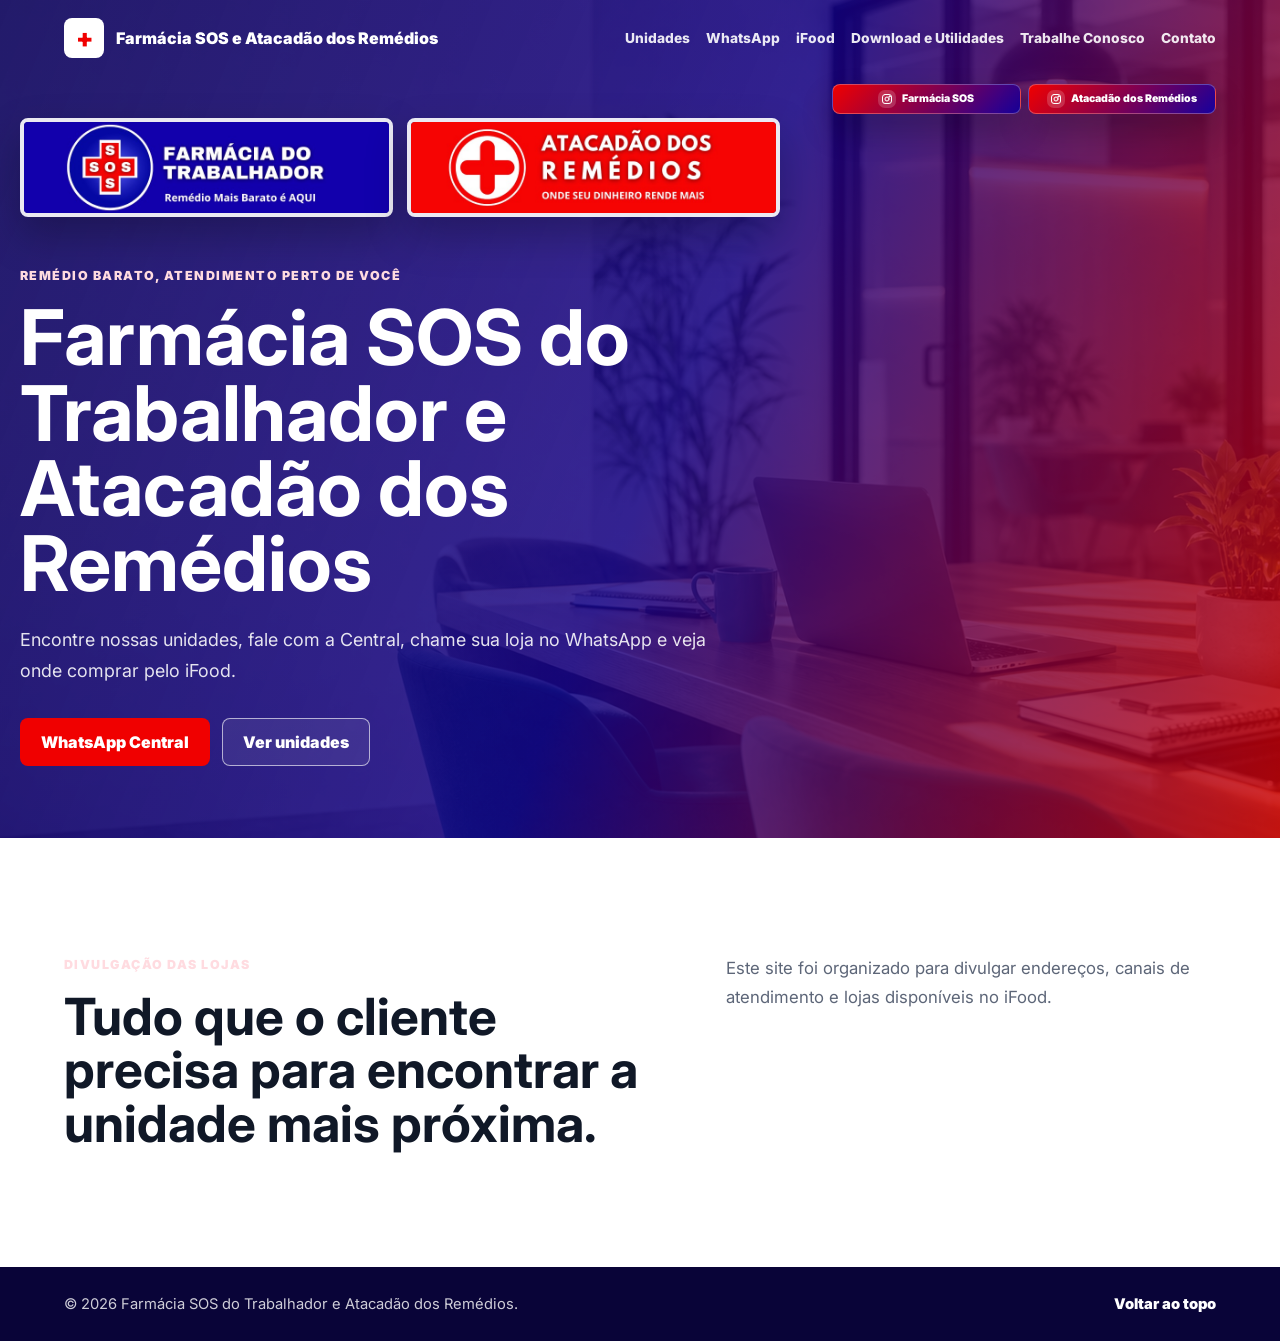
==== commit 0d7af24b: "Add files via upload" ====
--- a/index.html
+++ b/index.html
@@ -18,7 +18,7 @@
   </head>
   <body>
     <header class="site-header" data-header>
-      <a class="brand" href="#inicio" aria-label="Ir para o início">
+      <a class="brand" href="index.html" aria-label="Ir para o início">
         <span class="brand-cross">+</span>
         <span>Farmácia SOS e Atacadão dos Remédios</span>
       </a>
@@ -30,15 +30,16 @@
       </button>
 
       <nav class="nav" data-nav aria-label="Navegação principal">
-        <a href="#unidades">Unidades</a>
-        <a href="#whatsapp">WhatsApp</a>
-        <a href="#ifood">iFood</a>
+        <a href="unidades.html">Unidades</a>
+        <a href="whatsapp.html">WhatsApp</a>
+        <a href="ifood.html">iFood</a>
+        <a href="downloads.html">Download e Utilidades</a>
         <a href="https://forms.gle/5u4SYLcaU9EWQe9u9" target="_blank" rel="noopener">Trabalhe Conosco</a>
-        <a href="#contato">Contato</a>
+        <a href="contato.html">Contato</a>
       </nav>
-    </header>
-
-    <main>
+    </header>
+
+    <main>
       <section class="hero" id="inicio">
         <video class="hero-video" autoplay muted loop playsinline preload="metadata" poster="assets/hero-business.png" aria-hidden="true">
           <source src="assets/apresentacoes-lojas.mp4" type="video/mp4">
@@ -77,8 +78,8 @@
             Encontre nossas unidades, fale com a Central, chame sua loja no WhatsApp e veja onde comprar pelo iFood.
           </p>
           <div class="hero-actions">
-            <a class="button primary" href="#contato">WhatsApp Central</a>
-            <a class="button secondary" href="#unidades">Ver unidades</a>
+            <a class="button primary" href="contato.html">WhatsApp Central</a>
+            <a class="button secondary" href="unidades.html">Ver unidades</a>
           </div>
         </div>
       </section>
@@ -93,464 +94,12 @@
             Este site foi organizado para divulgar endereços, canais de atendimento e lojas disponíveis no iFood.
           </p>
         </div>
-      </section>
-
-      <section class="section" id="unidades" aria-labelledby="units-title">
-        <div class="section-inner">
-          <div class="section-heading">
-            <p class="eyebrow">Onde estamos</p>
-            <h2 id="units-title">Nossas unidades</h2>
-            <p>Confira os endereços da Farmácia SOS e do Atacadão dos Remédios e abra a localização no mapa.</p>
-          </div>
-
-          <div class="cards unit-grid">
-            <article class="card unit-card sos">
-              <span class="tag">Farmácia SOS</span>
-              <h3>Olinda 1</h3>
-              <p>Av. Carlos de Lima Cavalcanti, 541 - Bultrins, Olinda - PE.</p>
-              <div class="card-actions">
-                <button class="mini-link ghost map-trigger" type="button" data-map-query="AV CARLOS DE LIMA CAVALCANTI 541 BULTRINS OLINDA PE" data-map-title="Olinda 1">Ver no mapa</button>
-              </div>
-            </article>
-            <article class="card unit-card sos">
-              <span class="tag">Farmácia SOS</span>
-              <h3>Olinda 2</h3>
-              <p>Av. Getulio Vargas, 1502 - Bairro Novo, Olinda - PE.</p>
-              <div class="card-actions">
-                <button class="mini-link ghost map-trigger" type="button" data-map-query="AV GETULIO VARGAS 1502 BAIRRO NOVO OLINDA PE" data-map-title="Olinda 2">Ver no mapa</button>
-              </div>
-            </article>
-            <article class="card unit-card sos">
-              <span class="tag">Farmácia SOS</span>
-              <h3>Paulista 2</h3>
-              <p>Rua Siqueira Campos, 540 - Centro, Paulista - PE.</p>
-              <div class="card-actions">
-                <button class="mini-link ghost map-trigger" type="button" data-map-query="RUA SIQUEIRA CAMPOS 540 PAULISTA CENTRO PE" data-map-title="Paulista 2">Ver no mapa</button>
-              </div>
-            </article>
-            <article class="card unit-card sos">
-              <span class="tag">Farmácia SOS</span>
-              <h3>Paulista 3</h3>
-              <p>Rua Getulio Vargas, 29 - Centro, Paulista - PE.</p>
-              <div class="card-actions">
-                <button class="mini-link ghost map-trigger" type="button" data-map-query="RUA GETULIO VARGAS 29 PAULISTA CENTRO PE" data-map-title="Paulista 3">Ver no mapa</button>
-              </div>
-            </article>
-            <article class="card unit-card sos">
-              <span class="tag">Farmácia SOS</span>
-              <h3>Afogados 2</h3>
-              <p>Estrada dos Remédios, 48 - Afogados, Recife - PE.</p>
-              <div class="card-actions">
-                <button class="mini-link ghost map-trigger" type="button" data-map-query="ESTRADA DOS REMEDIOS 48 AFOGADOS RECIFE PE" data-map-title="Afogados 2">Ver no mapa</button>
-              </div>
-            </article>
-            <article class="card unit-card sos">
-              <span class="tag">Farmácia SOS</span>
-              <h3>Casa Amarela 1</h3>
-              <p>Rua Padre Lemos, 86 - Casa Amarela, Recife - PE.</p>
-              <div class="card-actions">
-                <button class="mini-link ghost map-trigger" type="button" data-map-query="RUA PADRE LEMOS 86 CASA AMARELA RECIFE PE" data-map-title="Casa Amarela 1">Ver no mapa</button>
-              </div>
-            </article>
-            <article class="card unit-card atacadao">
-              <span class="tag">Atacadão dos Remédios</span>
-              <h3>Paulista 1</h3>
-              <p>Rua Centro de Abastecimento Tiradentes, 18 - Centro, Paulista - PE.</p>
-              <div class="card-actions">
-                <button class="mini-link ghost map-trigger" type="button" data-map-query="RUA CENTRO DE ABASTECIMENTO TIRADENTES 18 CENTRO PAULISTA PE" data-map-title="Paulista 1">Ver no mapa</button>
-              </div>
-            </article>
-            <article class="card unit-card atacadao">
-              <span class="tag">Atacadão dos Remédios</span>
-              <h3>Paratibe</h3>
-              <p>Av. Lindolfo Collor, 063 - Paratibe, Paulista - PE.</p>
-              <div class="card-actions">
-                <button class="mini-link ghost map-trigger" type="button" data-map-query="AV LINDOLFO COLLOR 063 PARATIBE PAULISTA PE" data-map-title="Paratibe">Ver no mapa</button>
-              </div>
-            </article>
-            <article class="card unit-card atacadao">
-              <span class="tag">Atacadão dos Remédios</span>
-              <h3>Camaragibe</h3>
-              <p>Rua Eliza Cabral de Souza, 78 - Novo do Carmelo, Camaragibe - PE.</p>
-              <div class="card-actions">
-                <button class="mini-link ghost map-trigger" type="button" data-map-query="RUA ELIZA CABRAL DE SOUZA 78 NOVO DO CARMELO CAMARAGIBE PE" data-map-title="Camaragibe">Ver no mapa</button>
-              </div>
-            </article>
-            <article class="card unit-card atacadao">
-              <span class="tag">Atacadão dos Remédios</span>
-              <h3>Camaragibe 2</h3>
-              <p>Rua Eliza Cabral de Souza, 334 - Novo do Carmelo, Camaragibe - PE.</p>
-              <div class="card-actions">
-                <button class="mini-link ghost map-trigger" type="button" data-map-query="RUA ELIZA CABRAL DE SOUZA 334 NOVO DO CARMELO CAMARAGIBE PE" data-map-title="Camaragibe 2">Ver no mapa</button>
-              </div>
-            </article>
-            <article class="card unit-card atacadao">
-              <span class="tag">Atacadão dos Remédios</span>
-              <h3>Ponte dos Carvalhos</h3>
-              <p>Av. Nossa Senhora do Bom Conselho, 01 - Ponte dos Carvalhos, Cabo de Santo Agostinho - PE.</p>
-              <div class="card-actions">
-                <button class="mini-link ghost map-trigger" type="button" data-map-query="AV NOSSA SENHORA DO BOM CONSELHO 01 PONTE DOS CARVALHOS CABO DE SANTO AGOSTINHO PE" data-map-title="Ponte dos Carvalhos">Ver no mapa</button>
-              </div>
-            </article>
-            <article class="card unit-card atacadao">
-              <span class="tag">Atacadão dos Remédios</span>
-              <h3>Cabo</h3>
-              <p>Rua Julio Silveira, 0016 - Centro, Cabo de Santo Agostinho - PE.</p>
-              <div class="card-actions">
-                <button class="mini-link ghost map-trigger" type="button" data-map-query="RUA JULIO SILVEIRA 0016 CENTRO CABO DE SANTO AGOSTINHO PE" data-map-title="Cabo">Ver no mapa</button>
-              </div>
-            </article>
-            <article class="card unit-card atacadao">
-              <span class="tag">Atacadão dos Remédios</span>
-              <h3>Cavaleiro</h3>
-              <p>Av. Governador Agamenon Magalhães, 250 - Cavaleiro, Jaboatão dos Guararapes - PE.</p>
-              <div class="card-actions">
-                <button class="mini-link ghost map-trigger" type="button" data-map-query="AV GOVERNADOR AGAMENON MAGALHAES 250 CAVALEIRO JABOATAO DOS GUARARAPES PE" data-map-title="Cavaleiro">Ver no mapa</button>
-              </div>
-            </article>
-            <article class="card unit-card atacadao">
-              <span class="tag">Atacadão dos Remédios</span>
-              <h3>Jaboatão 1</h3>
-              <p>Praça Nossa Senhora do Rosário, 610 - Centro, Jaboatão dos Guararapes - PE.</p>
-              <div class="card-actions">
-                <button class="mini-link ghost map-trigger" type="button" data-map-query="PRACA NOSSA SENHORA DO ROSARIO 610 CENTRO JABOATAO DOS GUARARAPES PE" data-map-title="Jaboatão 1">Ver no mapa</button>
-              </div>
-            </article>
-            <article class="card unit-card atacadao">
-              <span class="tag">Atacadão dos Remédios</span>
-              <h3>Jaboatão 2</h3>
-              <p>Rua Câmara Lima, 52 - Centro, Jaboatão dos Guararapes - PE.</p>
-              <div class="card-actions">
-                <button class="mini-link ghost map-trigger" type="button" data-map-query="RUA CAMARA LIMA 52 CENTRO JABOATAO DOS GUARARAPES PE" data-map-title="Jaboatão 2">Ver no mapa</button>
-              </div>
-            </article>
-            <article class="card unit-card atacadao">
-              <span class="tag">Atacadão dos Remédios</span>
-              <h3>Casa Amarela 2</h3>
-              <p>Rua Padre Lemos, 281 - Casa Amarela, Recife - PE.</p>
-              <div class="card-actions">
-                <button class="mini-link ghost map-trigger" type="button" data-map-query="RUA PADRE LEMOS 281 CASA AMARELA RECIFE PE" data-map-title="Casa Amarela 2">Ver no mapa</button>
-              </div>
-            </article>
-            <article class="card unit-card atacadao">
-              <span class="tag">Atacadão dos Remédios</span>
-              <h3>Afogados 1</h3>
-              <p>Estrada dos Remédios, 74 - Afogados, Recife - PE.</p>
-              <div class="card-actions">
-                <button class="mini-link ghost map-trigger" type="button" data-map-query="ESTRADA DOS REMEDIOS 74 AFOGADOS RECIFE PE" data-map-title="Afogados 1">Ver no mapa</button>
-              </div>
-            </article>
-            <article class="card unit-card atacadao">
-              <span class="tag">Atacadão dos Remédios</span>
-              <h3>Boa Vista</h3>
-              <p>Av. Conde da Boa Vista, 311 - Boa Vista, Recife - PE.</p>
-              <div class="card-actions">
-                <button class="mini-link ghost map-trigger" type="button" data-map-query="AV CONDE DA BOA VISTA 311 BOA VISTA RECIFE PE" data-map-title="Boa Vista">Ver no mapa</button>
-              </div>
-            </article>
-            <article class="card unit-card atacadao">
-              <span class="tag">Atacadão dos Remédios</span>
-              <h3>Carmo</h3>
-              <p>Pátio Nossa Senhora do Carmo, 030 - Santo Antônio, Recife - PE.</p>
-              <div class="card-actions">
-                <button class="mini-link ghost map-trigger" type="button" data-map-query="PATIO NOSSA SENHORA DO CARMO 030 SANTO ANTONIO RECIFE PE" data-map-title="Carmo">Ver no mapa</button>
-              </div>
-            </article>
-            <article class="card unit-card atacadao">
-              <span class="tag">Atacadão dos Remédios</span>
-              <h3>Água Fria</h3>
-              <p>Av. Beberibe, Santa Cruz Futebol Clube, 2026 - Água Fria, Recife - PE.</p>
-              <div class="card-actions">
-                <button class="mini-link ghost map-trigger" type="button" data-map-query="AVENIDA BEBERIBE SANTA CRUZ FUTEBOL CLUBE 2026 AGUA FRIA RECIFE PE" data-map-title="Água Fria">Ver no mapa</button>
-              </div>
-            </article>
-            <article class="card unit-card atacadao">
-              <span class="tag">Atacadão dos Remédios</span>
-              <h3>São Lourenço</h3>
-              <p>Av. Doutor Francisco Correia, 495 - São Lourenço da Mata - PE.</p>
-              <div class="card-actions">
-                <button class="mini-link ghost map-trigger" type="button" data-map-query="AV DOUTOR FRANCISCO CORREIA 495 SAO LOURENCO DA MATA PE" data-map-title="São Lourenço">Ver no mapa</button>
-              </div>
-            </article>
-          </div>
-
-          <div class="map-panel" id="mapa-unidade" data-map-panel hidden>
-            <div class="map-panel-header">
-              <div>
-                <p class="eyebrow">Localização</p>
-                <h3 data-map-heading>Selecione uma unidade</h3>
-              </div>
-              <a class="mini-link" href="#" target="_blank" rel="noopener" data-map-open>Ver maior</a>
-            </div>
-            <iframe
-              title="Mapa da unidade selecionada"
-              loading="lazy"
-              referrerpolicy="no-referrer-when-downgrade"
-              data-map-frame
-            ></iframe>
-          </div>
-        </div>
-      </section>
-
-      <section class="section split" id="whatsapp" aria-labelledby="whatsapp-title">
-        <div class="section-inner split-grid">
-          <div>
-            <p class="eyebrow">Atendimento rápido</p>
-            <h2 id="whatsapp-title">Fale direto com uma unidade.</h2>
-            <p>
-              Escolha a unidade mais próxima para tirar dúvidas, consultar disponibilidade de medicamentos e fazer
-              pedidos pelo WhatsApp.
-            </p>
-          </div>
-          <div class="feature-list">
-            <a class="feature action-feature" href="https://wa.me/5581988280923">
-              <strong>Olinda 1</strong>
-              <span>(81) 98828-0923</span>
-            </a>
-            <a class="feature action-feature" href="https://wa.me/5581988864068">
-              <strong>Olinda 2</strong>
-              <span>(81) 98886-4068</span>
-            </a>
-            <a class="feature action-feature" href="https://wa.me/5581997099270">
-              <strong>Paulista 2</strong>
-              <span>(81) 99709-9270</span>
-            </a>
-            <a class="feature action-feature" href="https://wa.me/5581973236513">
-              <strong>Paulista 3</strong>
-              <span>(81) 97323-6513</span>
-            </a>
-            <div class="feature action-feature">
-              <strong>Afogados 2</strong>
-              <span>WhatsApp em atualização</span>
-            </div>
-            <a class="feature action-feature" href="https://wa.me/5581997591264">
-              <strong>Casa Amarela 1</strong>
-              <span>(81) 99759-1264</span>
-            </a>
-            <a class="feature action-feature atacadao-feature" href="https://wa.me/5581996377633">
-              <strong>Paulista 1</strong>
-              <span>(81) 99637-7633</span>
-            </a>
-            <a class="feature action-feature atacadao-feature" href="https://wa.me/5581989823809">
-              <strong>Paratibe</strong>
-              <span>(81) 98982-3809</span>
-            </a>
-            <a class="feature action-feature atacadao-feature" href="https://wa.me/5581996167694">
-              <strong>Camaragibe</strong>
-              <span>(81) 99616-7694</span>
-            </a>
-            <a class="feature action-feature atacadao-feature" href="https://wa.me/5581996167694">
-              <strong>Camaragibe 2</strong>
-              <span>(81) 99616-7694</span>
-            </a>
-            <a class="feature action-feature atacadao-feature" href="https://wa.me/5581979165297">
-              <strong>Ponte dos Carvalhos</strong>
-              <span>(81) 97916-5297</span>
-            </a>
-            <a class="feature action-feature atacadao-feature" href="https://wa.me/5581997695392">
-              <strong>Cabo</strong>
-              <span>(81) 99769-5392</span>
-            </a>
-            <a class="feature action-feature atacadao-feature" href="https://wa.me/5581997462641">
-              <strong>Cavaleiro</strong>
-              <span>(81) 99746-2641</span>
-            </a>
-            <a class="feature action-feature atacadao-feature" href="https://wa.me/5581989609006">
-              <strong>Jaboatão 1</strong>
-              <span>(81) 98960-9006</span>
-            </a>
-            <a class="feature action-feature atacadao-feature" href="https://wa.me/5581989609006">
-              <strong>Jaboatão 2</strong>
-              <span>(81) 98960-9006</span>
-            </a>
-            <a class="feature action-feature atacadao-feature" href="https://wa.me/5581998467027">
-              <strong>Casa Amarela 2</strong>
-              <span>(81) 99846-7027</span>
-            </a>
-            <a class="feature action-feature atacadao-feature" href="https://wa.me/5581999705772">
-              <strong>Afogados 1</strong>
-              <span>(81) 99970-5772</span>
-            </a>
-            <a class="feature action-feature atacadao-feature" href="https://wa.me/5581995569324">
-              <strong>Boa Vista</strong>
-              <span>(81) 99556-9324</span>
-            </a>
-            <a class="feature action-feature atacadao-feature" href="https://wa.me/5581995871072">
-              <strong>Carmo</strong>
-              <span>(81) 99587-1072</span>
-            </a>
-            <div class="feature action-feature atacadao-feature">
-              <strong>Água Fria</strong>
-              <span>WhatsApp em atualização</span>
-            </div>
-            <a class="feature action-feature atacadao-feature" href="https://wa.me/5581995145320">
-              <strong>São Lourenço</strong>
-              <span>(81) 99514-5320</span>
-            </a>
-          </div>
-        </div>
-      </section>
-
-      <section class="section process" id="ifood" aria-labelledby="ifood-title">
-        <div class="section-inner">
-          <div class="section-heading">
-            <p class="eyebrow">Também estamos no iFood</p>
-            <h2 id="ifood-title">Compre pelas lojas disponíveis no iFood</h2>
-            <p>Escolha uma unidade disponível e abra a loja diretamente no iFood.</p>
-          </div>
-
-          <div class="timeline store-list">
-            <div class="step">
-              <span>ATA</span>
-              <h3>Boa Vista</h3>
-              <p>Disponível no iFood para pedidos online.</p>
-              <a class="mini-link" href="https://www.ifood.com.br/delivery/recife-pe/atacadao-dos-remedios---boa-vista-boa-vista/c3ed3f2a-33ce-4dd9-ad22-9af21ca76909" target="_blank" rel="noopener">Abrir no iFood</a>
-            </div>
-            <div class="step">
-              <span>ATA</span>
-              <h3>Afogados 1</h3>
-              <p>Disponível no iFood para pedidos online.</p>
-              <a class="mini-link" href="https://www.ifood.com.br/delivery/recife-pe/atacadao-dos-remedios---afogados-afogados/bf3669c3-8ab5-4fe7-b10a-dcb3cf2a4117" target="_blank" rel="noopener">Abrir no iFood</a>
-            </div>
-            <div class="step">
-              <span>ATA</span>
-              <h3>Carmo</h3>
-              <p>Disponível no iFood para pedidos online.</p>
-              <a class="mini-link" href="https://www.ifood.com.br/delivery/recife-pe/atacadao-dos-remedios---carmo-santo-antonio/d259e37f-4325-475f-ac37-fcff819922dd" target="_blank" rel="noopener">Abrir no iFood</a>
-            </div>
-            <div class="step">
-              <span>ATA</span>
-              <h3>Paulista 1</h3>
-              <p>Disponível no iFood para pedidos online.</p>
-              <a class="mini-link" href="https://www.ifood.com.br/delivery/paulista-pe/atacadao-dos-remedios---paulista-1-centro/66c1599e-44c5-498d-bdf0-701d4f03259a" target="_blank" rel="noopener">Abrir no iFood</a>
-            </div>
-            <div class="step">
-              <span>SOS</span>
-              <h3>Olinda 1</h3>
-              <p>Disponível no iFood para pedidos online.</p>
-              <a class="mini-link" href="https://www.ifood.com.br/delivery/olinda-pe/farmacia-sos-do-trabalhador---olinda-1-bairro-novo/15ab85bb-f043-4216-92ac-5fe4c594aeb2" target="_blank" rel="noopener">Abrir no iFood</a>
-            </div>
-            <div class="step">
-              <span>SOS</span>
-              <h3>Olinda 2</h3>
-              <p>Disponível no iFood para pedidos online.</p>
-              <a class="mini-link" href="https://www.ifood.com.br/delivery/olinda-pe/farmacia-sos-do-trabalhador---olinda-2-bairro-novo/6d65553f-7bae-410e-89b2-7211d6151a2a" target="_blank" rel="noopener">Abrir no iFood</a>
-            </div>
-            <div class="step">
-              <span>SOS</span>
-              <h3>Paulista 2</h3>
-              <p>Disponível no iFood para pedidos online.</p>
-              <a class="mini-link" href="https://www.ifood.com.br/delivery/paulista-pe/farmacia-sos-do-trabalhador---paulista-2-centro/c1f63ca1-7bf1-41a5-bc1d-15e2a435bd69" target="_blank" rel="noopener">Abrir no iFood</a>
-            </div>
-            <div class="step">
-              <span>SOS</span>
-              <h3>Paulista 3</h3>
-              <p>Disponível no iFood para pedidos online.</p>
-              <a class="mini-link" href="https://www.ifood.com.br/delivery/paulista-pe/farmacia-sos-do-trabalhador---paulista-3-centro/3e96d57c-15bb-4b41-92ef-2ddf077719b7" target="_blank" rel="noopener">Abrir no iFood</a>
-            </div>
-            <div class="step">
-              <span>ATA</span>
-              <h3>Paratibe</h3>
-              <p>Disponível no iFood para pedidos online.</p>
-              <a class="mini-link" href="https://www.ifood.com.br/delivery/paulista-pe/atacadao-dos-remedios---paratibe-paratibe/24e1119e-1c39-42a4-ae71-c5835472d8b8" target="_blank" rel="noopener">Abrir no iFood</a>
-            </div>
-            <div class="step">
-              <span>ATA</span>
-              <h3>Casa Amarela 2</h3>
-              <p>Disponível no iFood para pedidos online.</p>
-              <a class="mini-link" href="https://www.ifood.com.br/delivery/recife-pe/atacadao-dos-remedios---casa-2-casa-amarela/e46a60a4-9be6-418d-b8f0-bd541054e02e" target="_blank" rel="noopener">Abrir no iFood</a>
-            </div>
-            <div class="step">
-              <span>SOS</span>
-              <h3>Casa Amarela 1</h3>
-              <p>Disponível no iFood para pedidos online.</p>
-              <a class="mini-link" href="https://www.ifood.com.br/delivery/recife-pe/farmacia-sos-do-trabalhador---casa-1-casa-amarela/d84a67cf-ef06-4102-b4d0-c83d133167cb" target="_blank" rel="noopener">Abrir no iFood</a>
-            </div>
-            <div class="step">
-              <span>ATA</span>
-              <h3>Camaragibe 1</h3>
-              <p>Disponível no iFood para pedidos online.</p>
-              <a class="mini-link" href="https://www.ifood.com.br/delivery/camaragibe-pe/atacadao-dos-remedios---camaragibe-bairro-novo-do-carmelo/988ce99f-5bf3-42d6-8a83-1f8c09526f0a" target="_blank" rel="noopener">Abrir no iFood</a>
-            </div>
-            <div class="step">
-              <span>ATA</span>
-              <h3>Camaragibe 2</h3>
-              <p>Em breve no iFood.</p>
-              <span class="mini-link ghost status-label">Em breve</span>
-            </div>
-            <div class="step">
-              <span>ATA</span>
-              <h3>Água Fria</h3>
-              <p>Disponível no iFood para pedidos online.</p>
-              <a class="mini-link" href="https://www.ifood.com.br/delivery/recife-pe/atacadao-dos-remedios---agua-fria-agua-fria/7778a5b6-95d5-4931-9e22-368284689782" target="_blank" rel="noopener">Abrir no iFood</a>
-            </div>
-            <div class="step">
-              <span>ATA</span>
-              <h3>Jaboatão 2</h3>
-              <p>Disponível no iFood para pedidos online.</p>
-              <a class="mini-link" href="https://www.ifood.com.br/delivery/jaboatao-dos-guararapes-pe/atacadao-dos-remedios---jaboatao-2-centro/b028259d-847f-4167-a9e9-99b83510c77e" target="_blank" rel="noopener">Abrir no iFood</a>
-            </div>
-            <div class="step">
-              <span>ATA</span>
-              <h3>Jaboatão 1</h3>
-              <p>Disponível no iFood para pedidos online.</p>
-              <a class="mini-link" href="https://www.ifood.com.br/delivery/jaboatao-dos-guararapes-pe/atacadao-dos-remedios---jaboatao-centro/4d5e83cf-4e8f-48ef-80f3-acda45116857" target="_blank" rel="noopener">Abrir no iFood</a>
-            </div>
-            <div class="step">
-              <span>ATA</span>
-              <h3>Cavaleiro</h3>
-              <p>Disponível no iFood para pedidos online.</p>
-              <a class="mini-link" href="https://www.ifood.com.br/delivery/jaboatao-dos-guararapes-pe/atacadao-dos-remedios---cavaleiro-cavaleiro/99930864-1e33-4555-8747-8707ee3f2e61" target="_blank" rel="noopener">Abrir no iFood</a>
-            </div>
-            <div class="step">
-              <span>ATA</span>
-              <h3>Cabo Centro</h3>
-              <p>Disponível no iFood para pedidos online.</p>
-              <a class="mini-link" href="https://www.ifood.com.br/delivery/cabo-de-santo-agostinho-pe/atacadao-dos-remedios---cabo-centro-centro/a7c72057-39f6-4827-9479-276874eaa36f" target="_blank" rel="noopener">Abrir no iFood</a>
-            </div>
-            <div class="step">
-              <span>ATA</span>
-              <h3>Ponte Dos Carvalhos</h3>
-              <p>Disponível no iFood para pedidos online.</p>
-              <a class="mini-link" href="https://www.ifood.com.br/delivery/cabo-de-santo-agostinho-pe/atacadao-dos-remedios---pontes-ponte-dos-carvalhos/e499f4a5-fa6e-4450-a44a-9a2dce63aac1" target="_blank" rel="noopener">Abrir no iFood</a>
-            </div>
-            <div class="step">
-              <span>ATA</span>
-              <h3>São Lourenço</h3>
-              <p>Disponível no iFood para pedidos online.</p>
-              <a class="mini-link" href="https://www.ifood.com.br/delivery/sao-lourenco-da-mata-pe/atacadao-dos-remedios---sao-lourenco-centro/72e19dec-cfc0-442d-bfc2-ed3fef2def76" target="_blank" rel="noopener">Abrir no iFood</a>
-            </div>
-            <div class="step">
-              <span>SOS</span>
-              <h3>Afogados 2</h3>
-              <p>Em breve no iFood.</p>
-              <span class="mini-link ghost status-label">Em breve</span>
-            </div>
-          </div>
-        </div>
-      </section>
-
-      <section class="section contact" id="contato" aria-labelledby="contact-title">
-        <div class="section-inner contact-only">
-          <div class="contact-card">
-            <p class="eyebrow">Contato Central</p>
-            <h2 id="contact-title">WhatsApp Central</h2>
-            <p>
-              Use este canal para atendimento central, orientações gerais e direcionamento para a unidade mais
-              adequada.
-            </p>
-            <div class="contact-details">
-              <a class="button primary" href="https://wa.me/5581995494165">Chamar no WhatsApp Central</a>
-              <span>(81) 99549-4165</span>
-            </div>
-          </div>
-        </div>
-      </section>
-    </main>
-
+      </section>
+    </main>
+
     <footer class="footer">
       <span>© 2026 Farmácia SOS do Trabalhador e Atacadão dos Remédios.</span>
-      <a href="#inicio">Voltar ao topo</a>
+      <a href="index.html">Voltar ao topo</a>
     </footer>
 
     <script src="script.js"></script>
--- a/styles.css
+++ b/styles.css
@@ -58,6 +58,13 @@
   backdrop-filter: blur(16px);
 }
 
+.subpage .site-header {
+  color: var(--ink);
+  background: rgba(255, 255, 255, 0.95);
+  box-shadow: 0 12px 30px rgba(16, 24, 39, 0.1);
+  backdrop-filter: blur(16px);
+}
+
 .brand {
   display: inline-flex;
   align-items: center;
@@ -85,11 +92,20 @@
   background: var(--red);
 }
 
+.subpage .brand-cross {
+  color: var(--white);
+  background: var(--red);
+}
+
+.subpage main {
+  padding-top: 76px;
+}
+
 .nav {
   display: flex;
   align-items: center;
-  gap: 22px;
-  font-size: 0.92rem;
+  gap: 16px;
+  font-size: 0.86rem;
   font-weight: 800;
 }
 
@@ -629,6 +645,73 @@
 .contact-card .button {
   width: fit-content;
   min-width: min(100%, 280px);
+}
+
+.downloads {
+  background: var(--white);
+}
+
+.download-groups {
+  display: grid;
+  gap: 28px;
+}
+
+.download-group {
+  padding: clamp(22px, 4vw, 34px);
+  border: 1px solid var(--line);
+  border-radius: 8px;
+  background: var(--paper);
+}
+
+.download-group-heading {
+  display: flex;
+  align-items: center;
+  gap: 16px;
+  margin-bottom: 22px;
+}
+
+.download-group-heading h2 {
+  font-size: clamp(1.6rem, 3vw, 2.35rem);
+}
+
+.download-note {
+  max-width: 760px;
+  margin: 10px 0 0;
+  color: var(--muted);
+  font-size: 1rem;
+  line-height: 1.6;
+}
+
+.download-icon {
+  display: grid;
+  width: 46px;
+  aspect-ratio: 1;
+  flex: 0 0 auto;
+  place-items: center;
+  border-radius: 8px;
+  color: var(--white);
+  background: var(--red);
+  font-size: 1.4rem;
+  font-weight: 900;
+}
+
+.download-grid {
+  display: grid;
+  grid-template-columns: repeat(2, minmax(0, 1fr));
+  gap: 16px;
+}
+
+.download-card {
+  min-height: 220px;
+  padding: 24px;
+  border: 1px solid var(--line);
+  border-radius: 8px;
+  background: var(--white);
+  box-shadow: 0 12px 26px rgba(16, 24, 39, 0.07);
+}
+
+.download-card p {
+  margin-bottom: 24px;
 }
 
 .footer {
@@ -704,6 +787,7 @@
   .split-grid,
   #whatsapp .feature-list,
   .unit-grid,
+  .download-grid,
   .timeline {
     grid-template-columns: 1fr;
   }
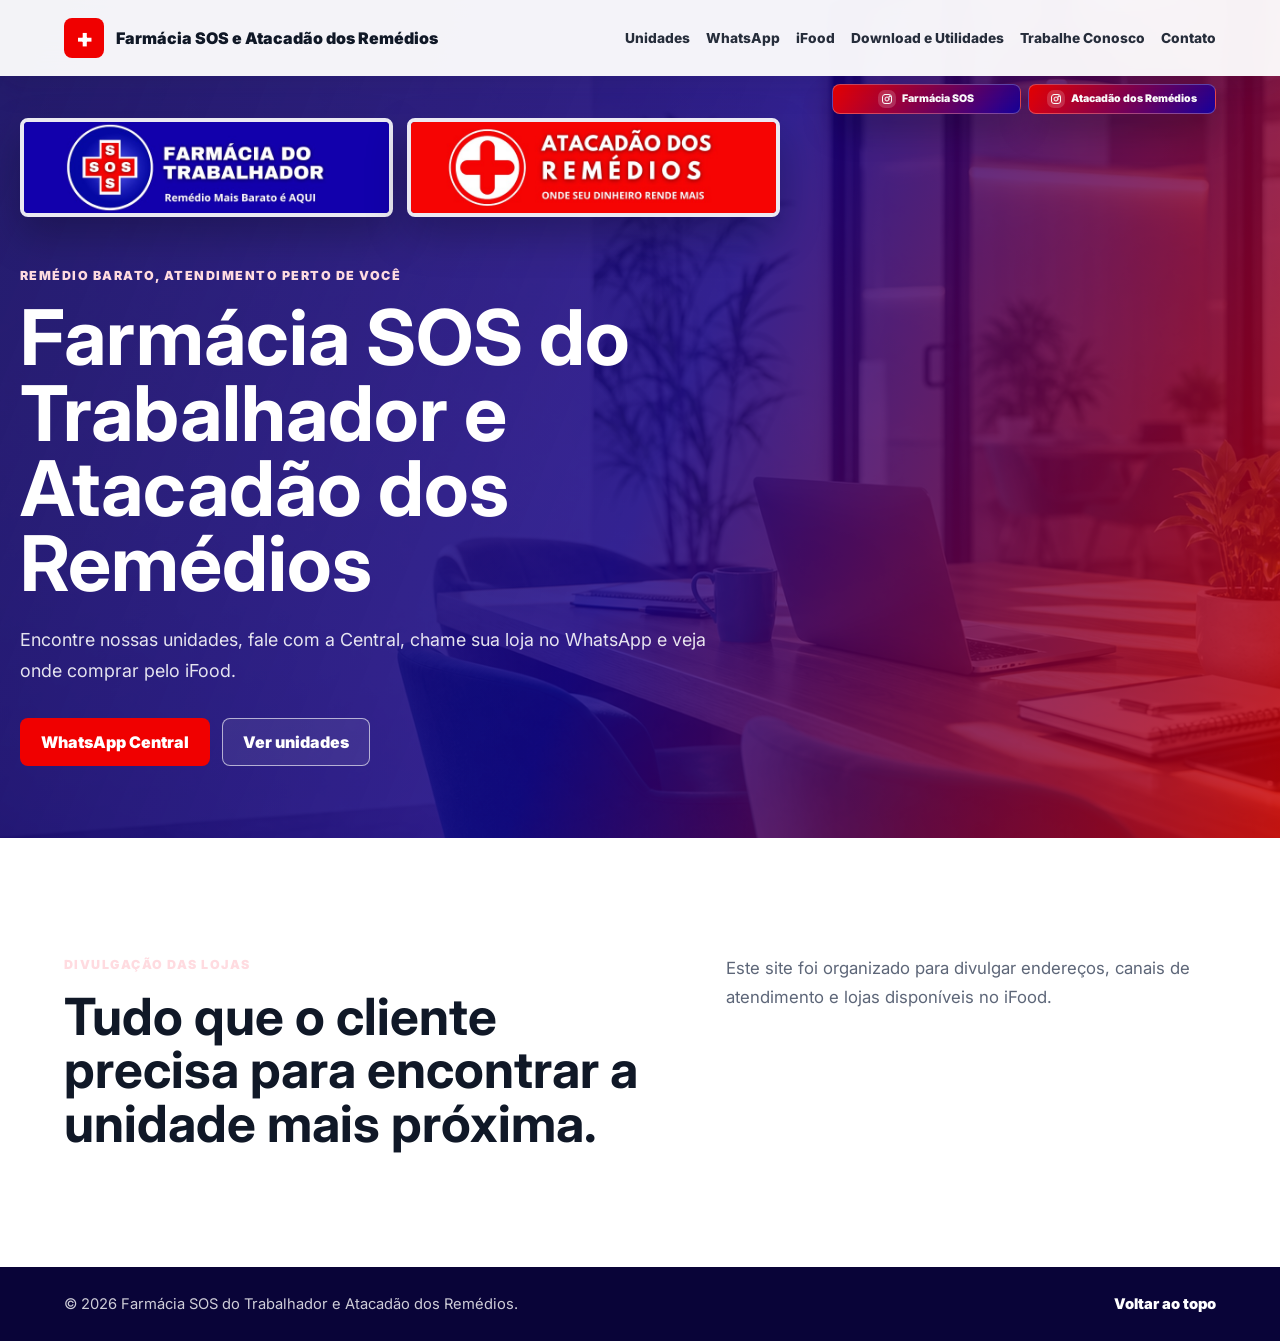
==== commit 1bc07049: "Add files via upload update" ====
--- a/index.html
+++ b/index.html
@@ -14,6 +14,7 @@
       href="https://fonts.googleapis.com/css2?family=Inter:wght@400;500;600;700;800;900&display=swap"
       rel="stylesheet"
     >
+    <link rel="icon" href="assets/favicon.svg" type="image/svg+xml">
     <link rel="stylesheet" href="styles.css">
   </head>
   <body>
@@ -34,7 +35,7 @@
         <a href="whatsapp.html">WhatsApp</a>
         <a href="ifood.html">iFood</a>
         <a href="downloads.html">Download e Utilidades</a>
-        <a href="https://forms.gle/5u4SYLcaU9EWQe9u9" target="_blank" rel="noopener">Trabalhe Conosco</a>
+        <a href="https://forms.gle/5u4SYLcaU9EWQe9u9" target="_blank" rel="noopener noreferrer">Trabalhe Conosco</a>
         <a href="contato.html">Contato</a>
       </nav>
     </header>
@@ -46,7 +47,7 @@
         </video>
         <div class="hero-bg"></div>
         <div class="instagram-panel" aria-label="Instagram das redes">
-          <a href="https://www.instagram.com/farmaciasosdotrabalhador/" target="_blank" rel="noopener">
+          <a href="https://www.instagram.com/farmaciasosdotrabalhador/" target="_blank" rel="noopener noreferrer">
             <span class="instagram-icon" aria-hidden="true">
               <svg viewBox="0 0 24 24" focusable="false">
                 <rect x="3" y="3" width="18" height="18" rx="5"></rect>
@@ -56,7 +57,7 @@
             </span>
             <span>Farmácia SOS</span>
           </a>
-          <a href="https://www.instagram.com/atacadaodosremedios1.1/" target="_blank" rel="noopener">
+          <a href="https://www.instagram.com/atacadaodosremedios1.1/" target="_blank" rel="noopener noreferrer">
             <span class="instagram-icon" aria-hidden="true">
               <svg viewBox="0 0 24 24" focusable="false">
                 <rect x="3" y="3" width="18" height="18" rx="5"></rect>
--- a/styles.css
+++ b/styles.css
@@ -46,7 +46,10 @@
   gap: 22px;
   min-height: 76px;
   padding: 14px clamp(20px, 5vw, 64px);
-  color: var(--white);
+  color: var(--ink);
+  background: rgba(255, 255, 255, 0.95);
+  box-shadow: 0 12px 30px rgba(16, 24, 39, 0.1);
+  backdrop-filter: blur(16px);
   transition: background 180ms ease, box-shadow 180ms ease, color 180ms ease;
 }
 
@@ -80,8 +83,8 @@
   flex: 0 0 auto;
   place-items: center;
   border-radius: 8px;
-  color: var(--red);
-  background: var(--white);
+  color: var(--white);
+  background: var(--red);
   font-size: 1.6rem;
   line-height: 1;
 }
@@ -113,8 +116,13 @@
   opacity: 0.9;
 }
 
-.nav a:hover {
+.nav a:hover,
+.nav a[aria-current="page"] {
   opacity: 1;
+}
+
+.nav a[aria-current="page"] {
+  color: var(--red);
 }
 
 .menu-toggle {
@@ -730,29 +738,7 @@
   font-weight: 900;
 }
 
-@media (max-width: 980px) {
-  .brand span:last-child {
-    max-width: 340px;
-    white-space: nowrap;
-    overflow: hidden;
-    text-overflow: ellipsis;
-  }
-
-  .nav {
-    gap: 14px;
-    font-size: 0.86rem;
-  }
-
-  .instagram-panel {
-    top: 86px;
-    right: 20px;
-    left: 20px;
-    width: auto;
-  }
-
-}
-
-@media (max-width: 860px) {
+@media (max-width: 1120px) {
   .menu-toggle {
     display: block;
   }
@@ -781,7 +767,31 @@
   .nav a {
     padding: 14px;
   }
-
+}
+
+@media (max-width: 980px) {
+  .brand span:last-child {
+    max-width: 340px;
+    white-space: nowrap;
+    overflow: hidden;
+    text-overflow: ellipsis;
+  }
+
+  .nav {
+    gap: 14px;
+    font-size: 0.86rem;
+  }
+
+  .instagram-panel {
+    top: 86px;
+    right: 20px;
+    left: 20px;
+    width: auto;
+  }
+
+}
+
+@media (max-width: 860px) {
   .brand-banners,
   .intro-grid,
   .split-grid,
